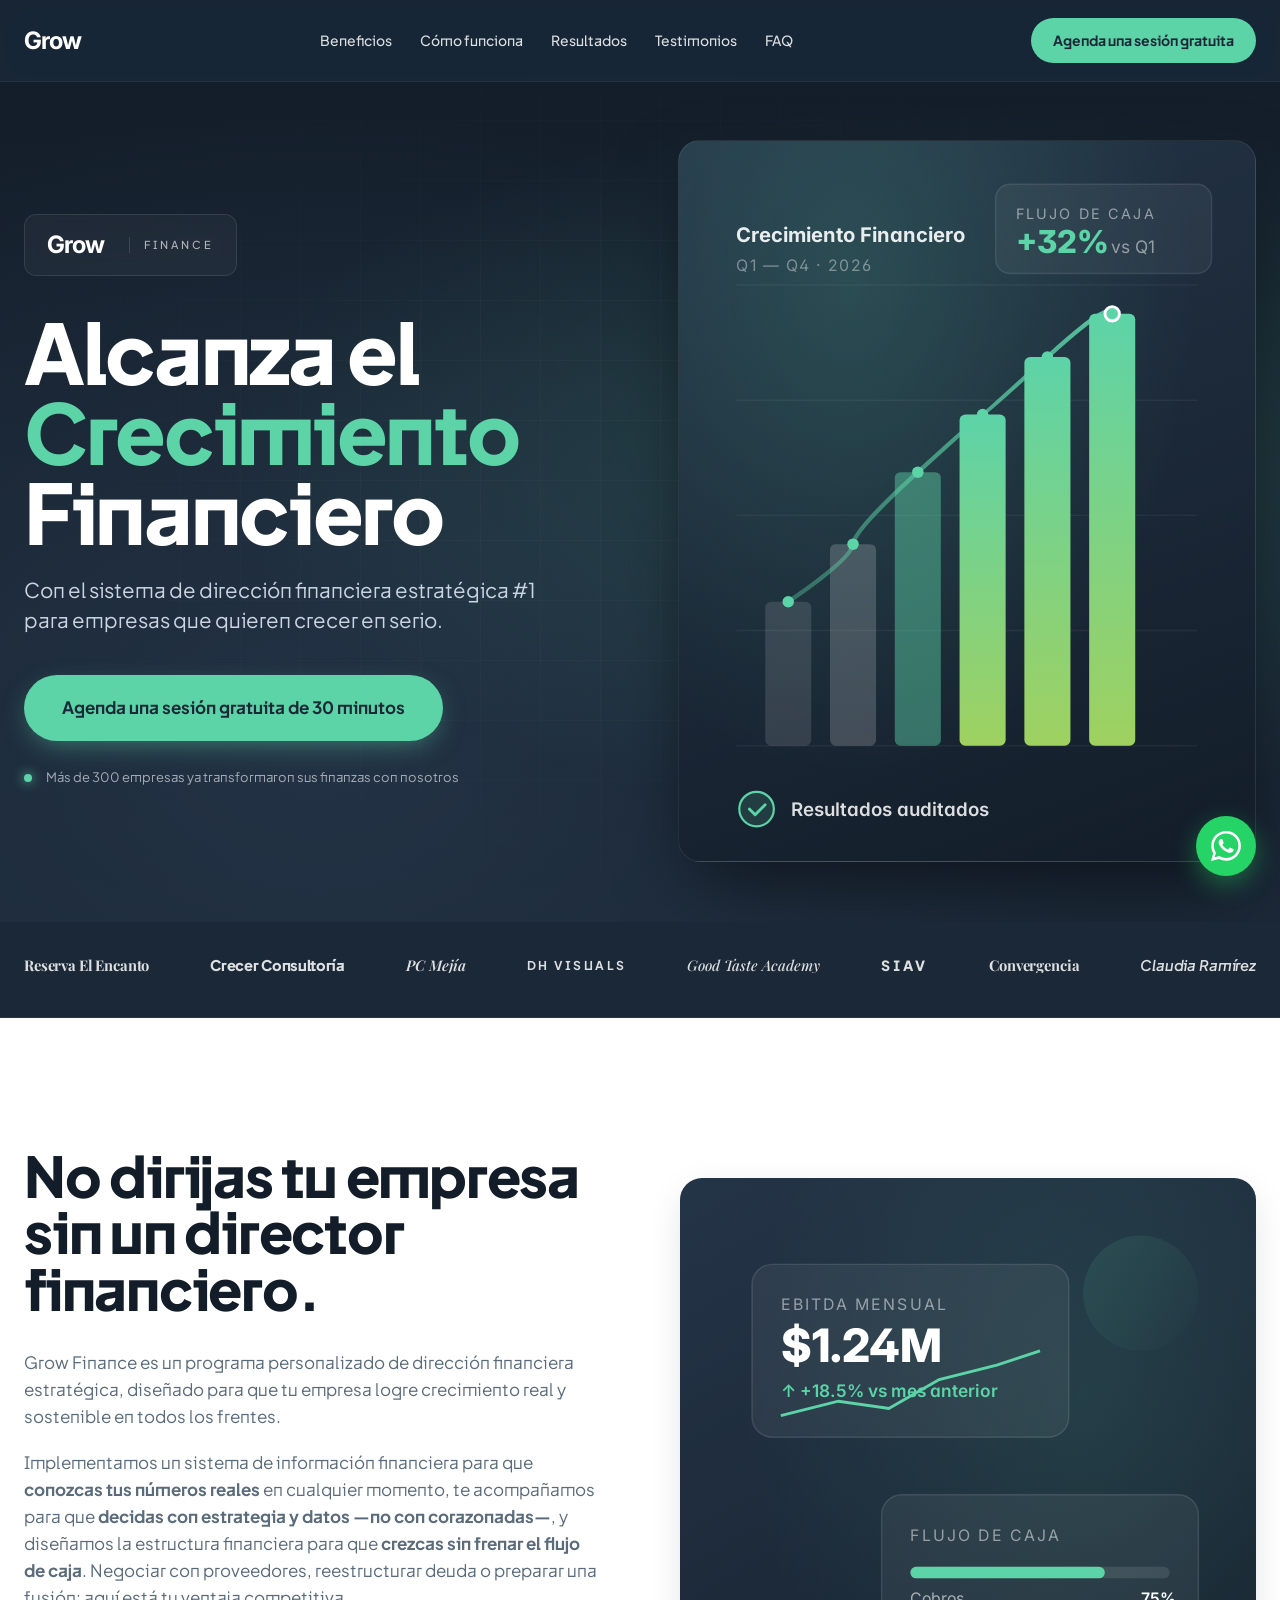
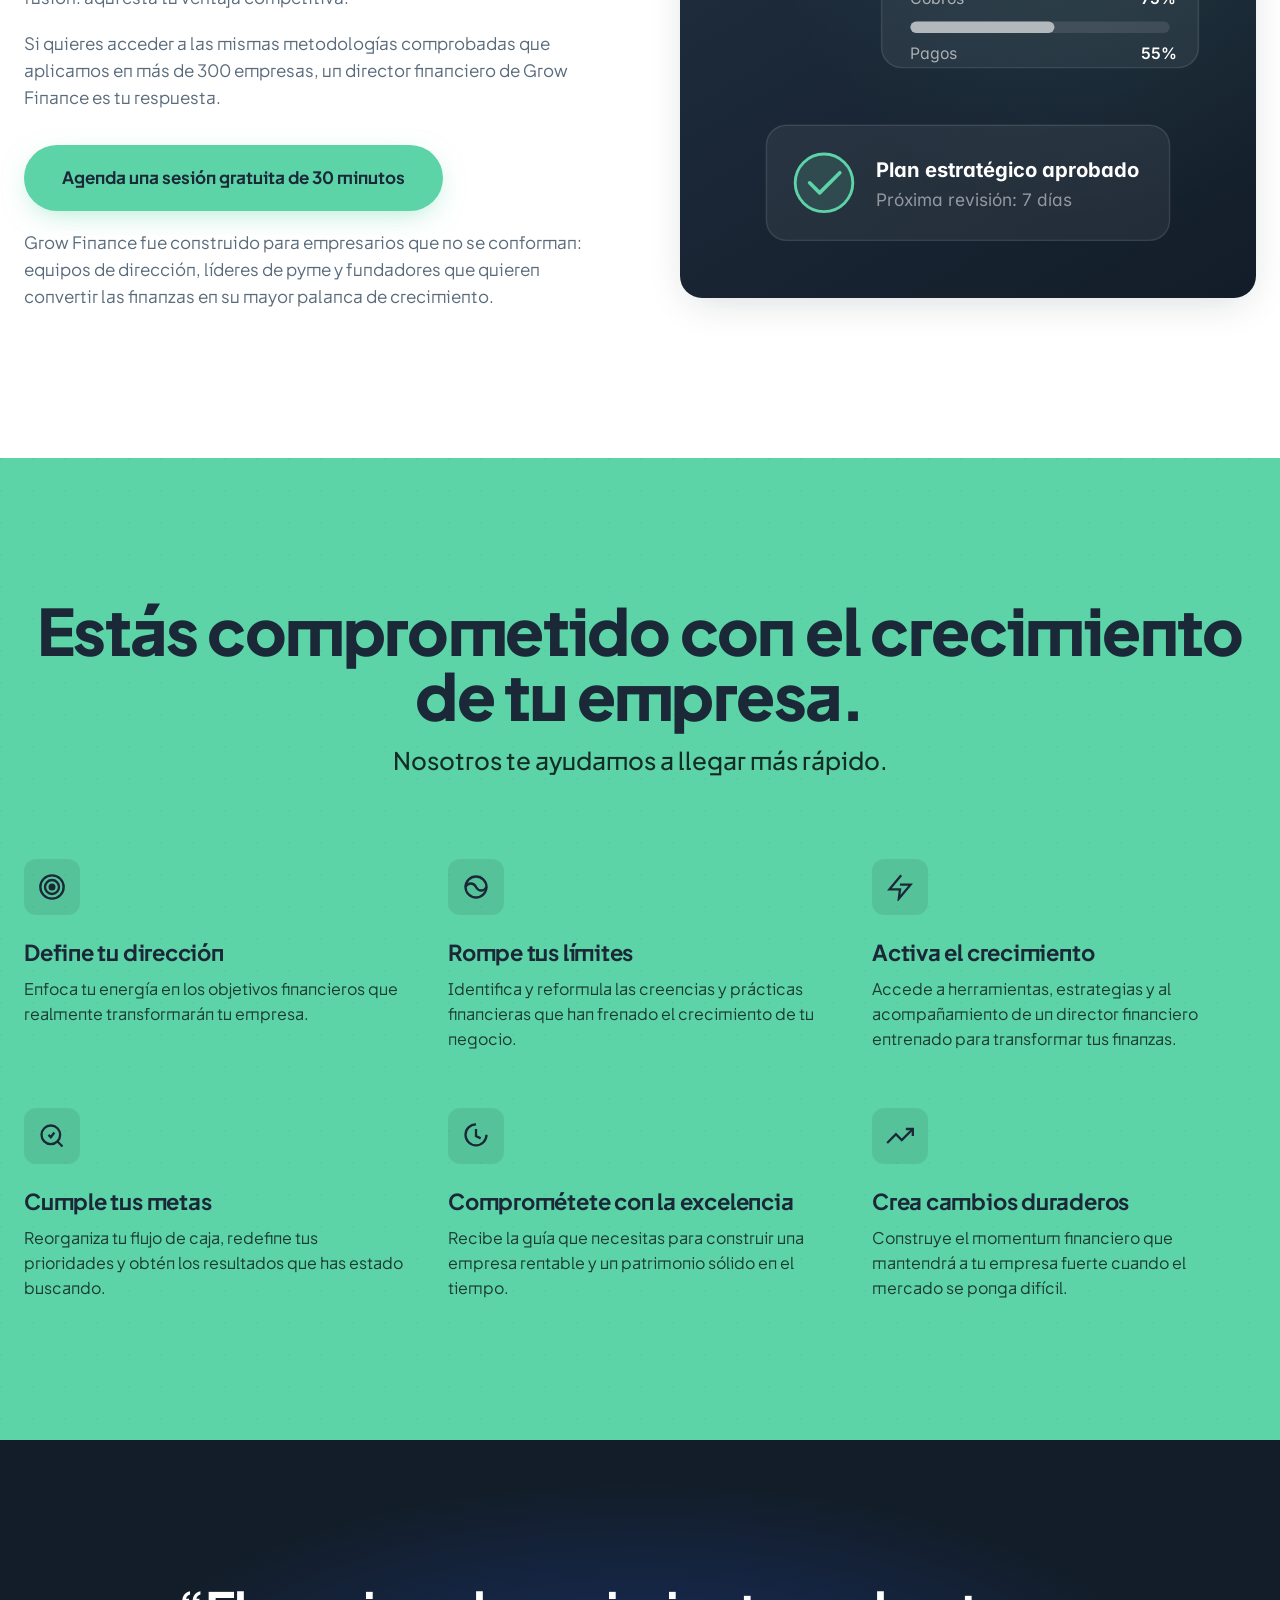
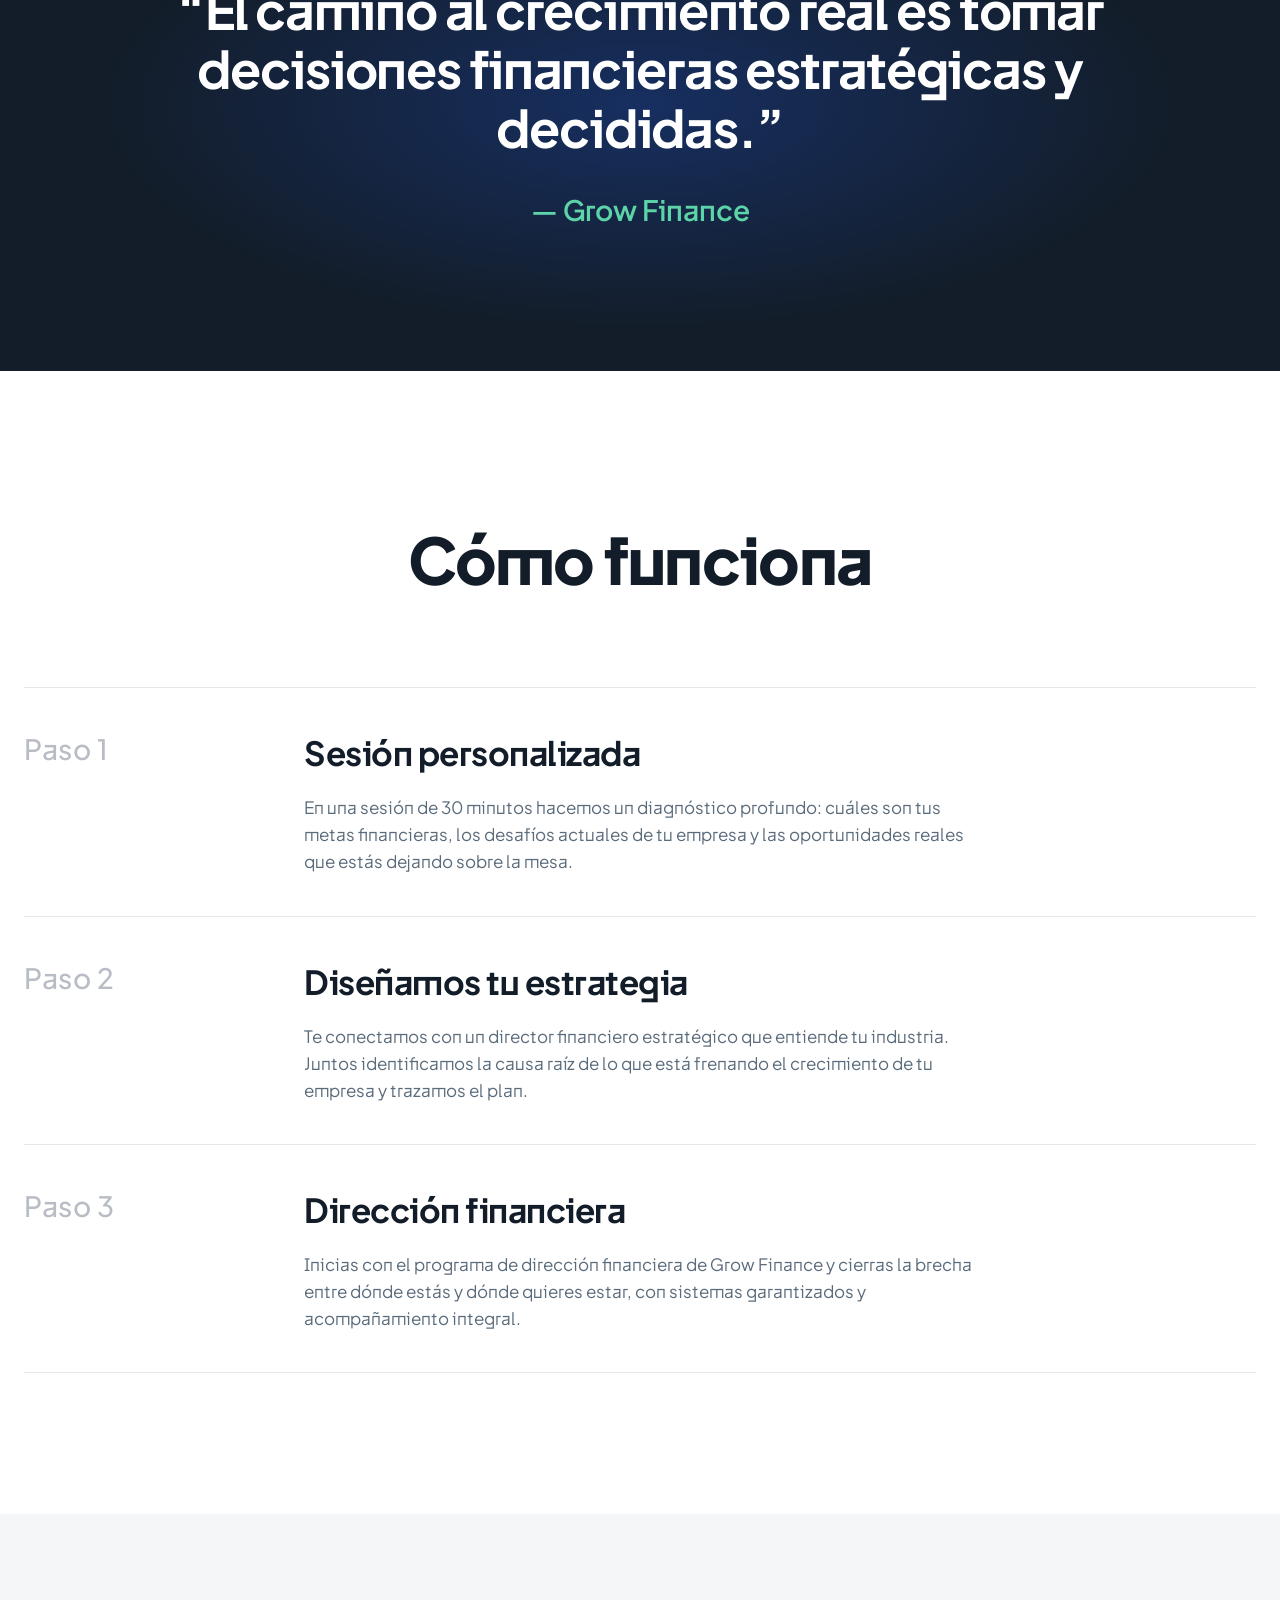
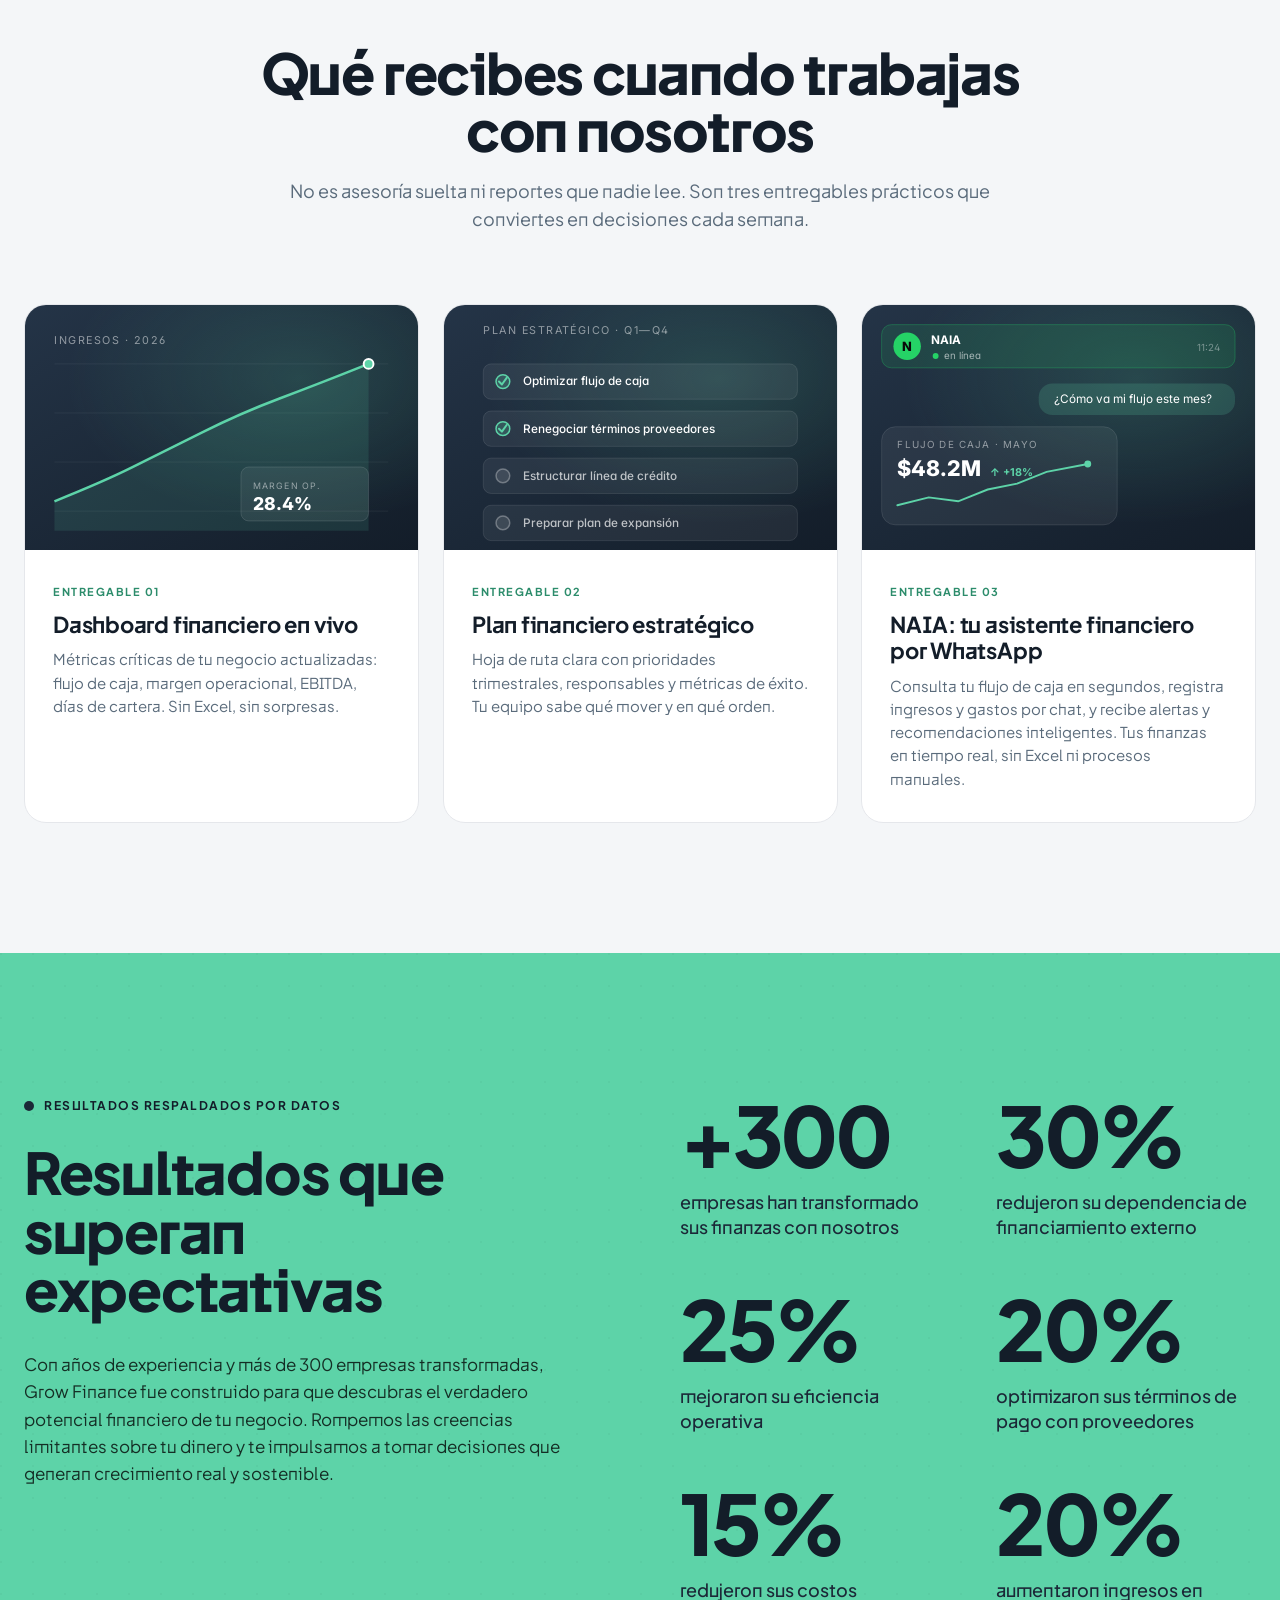
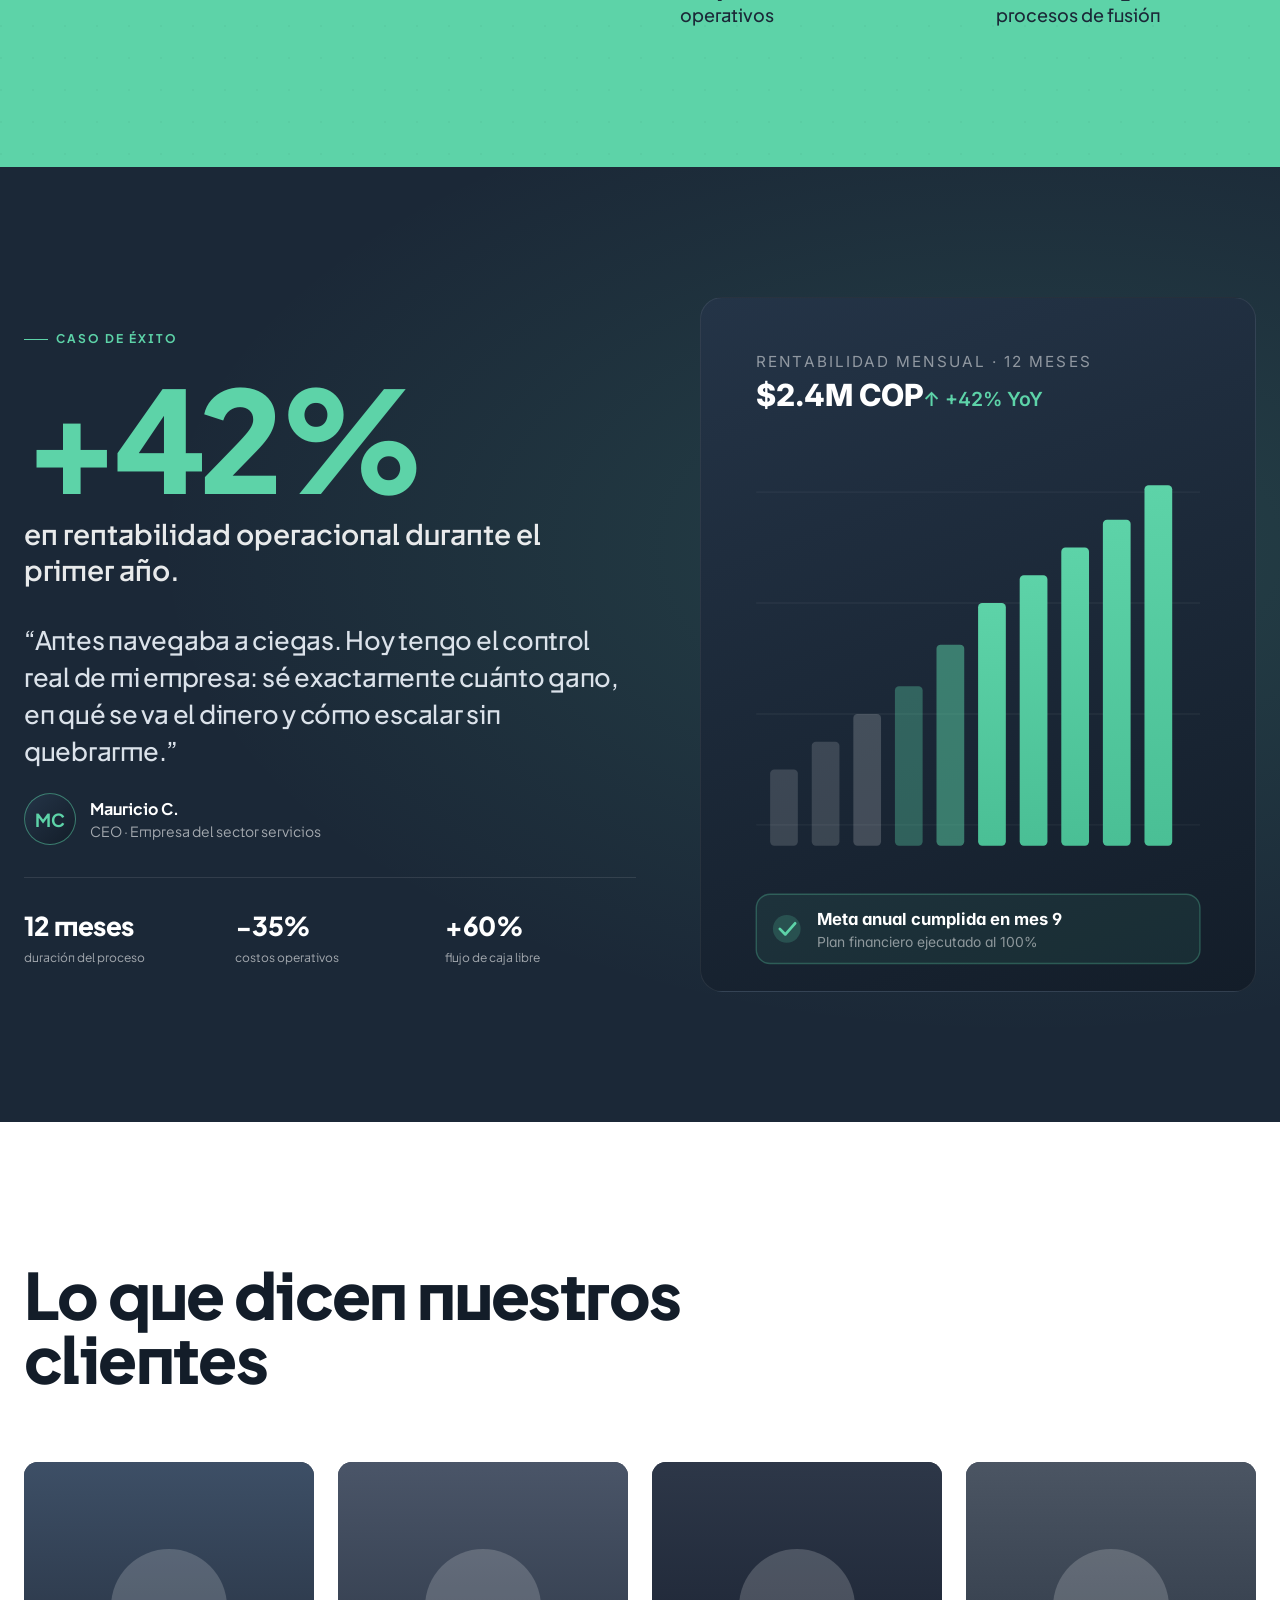
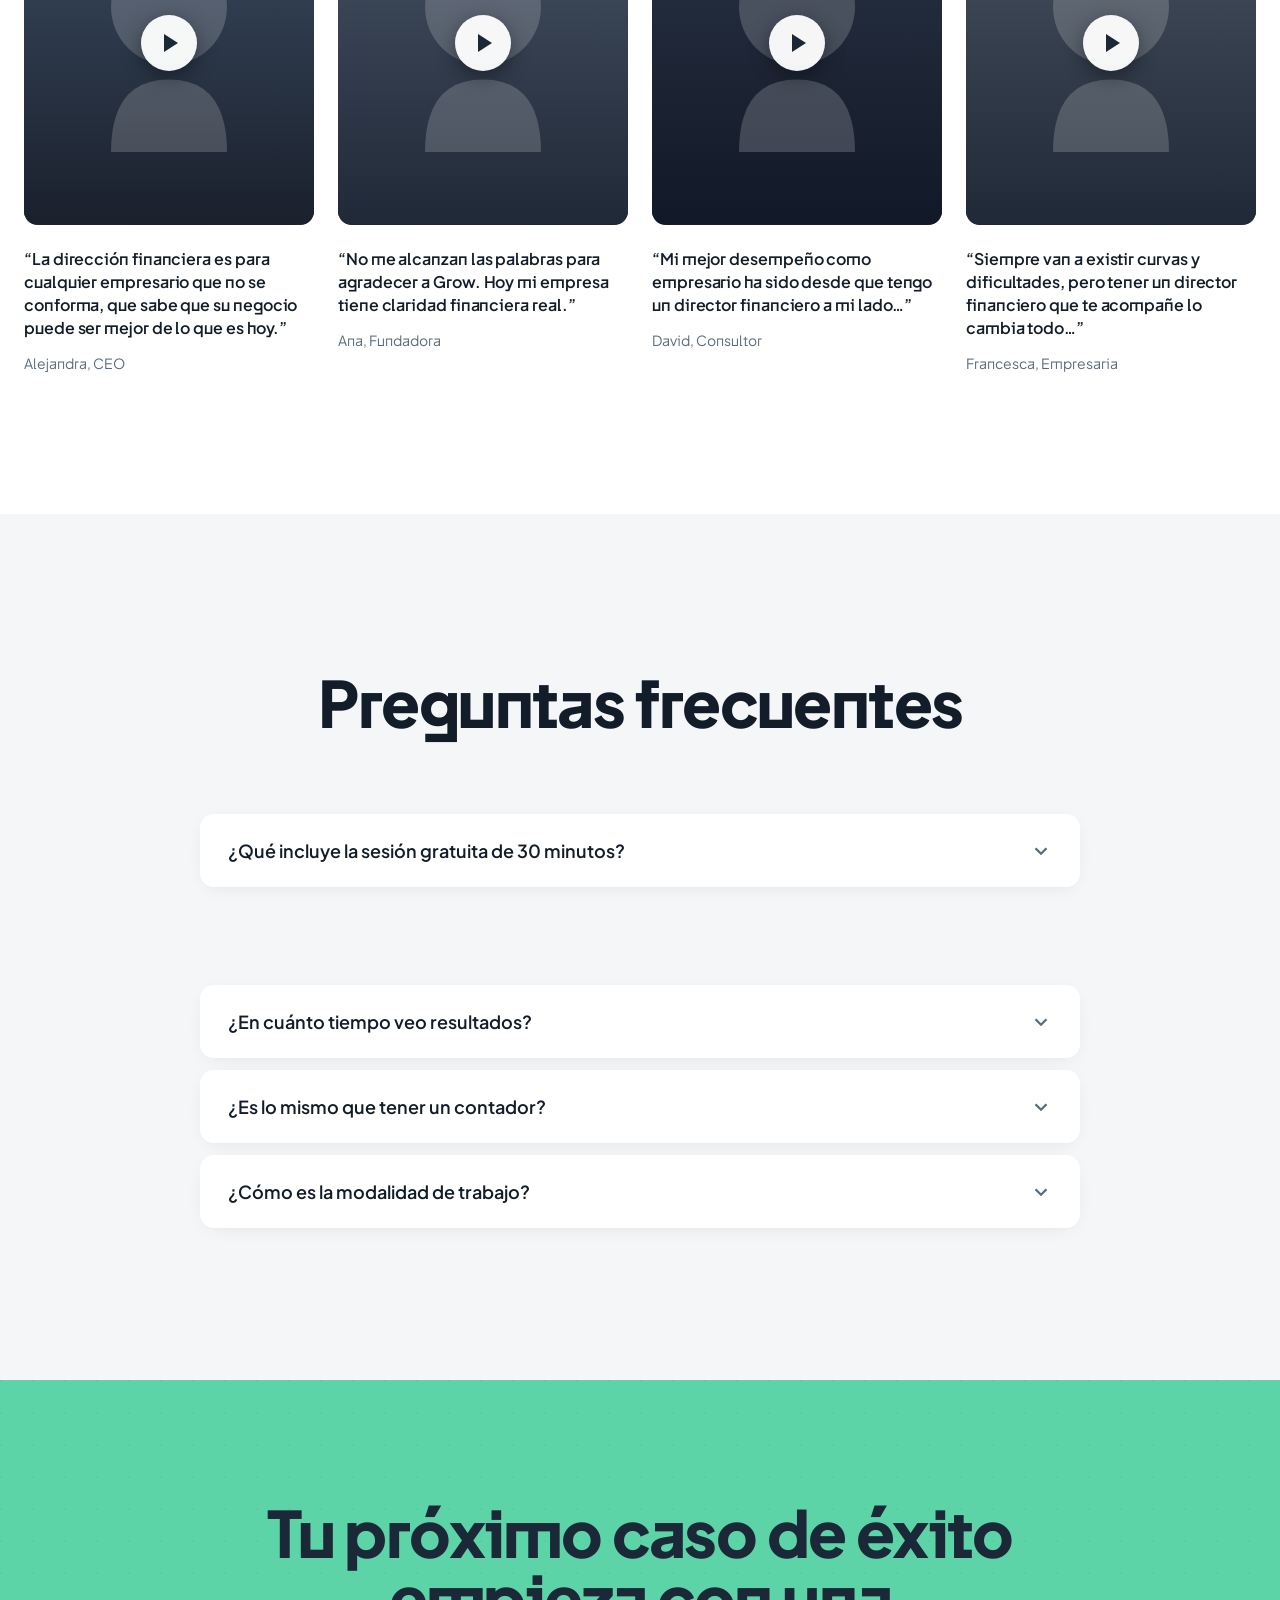
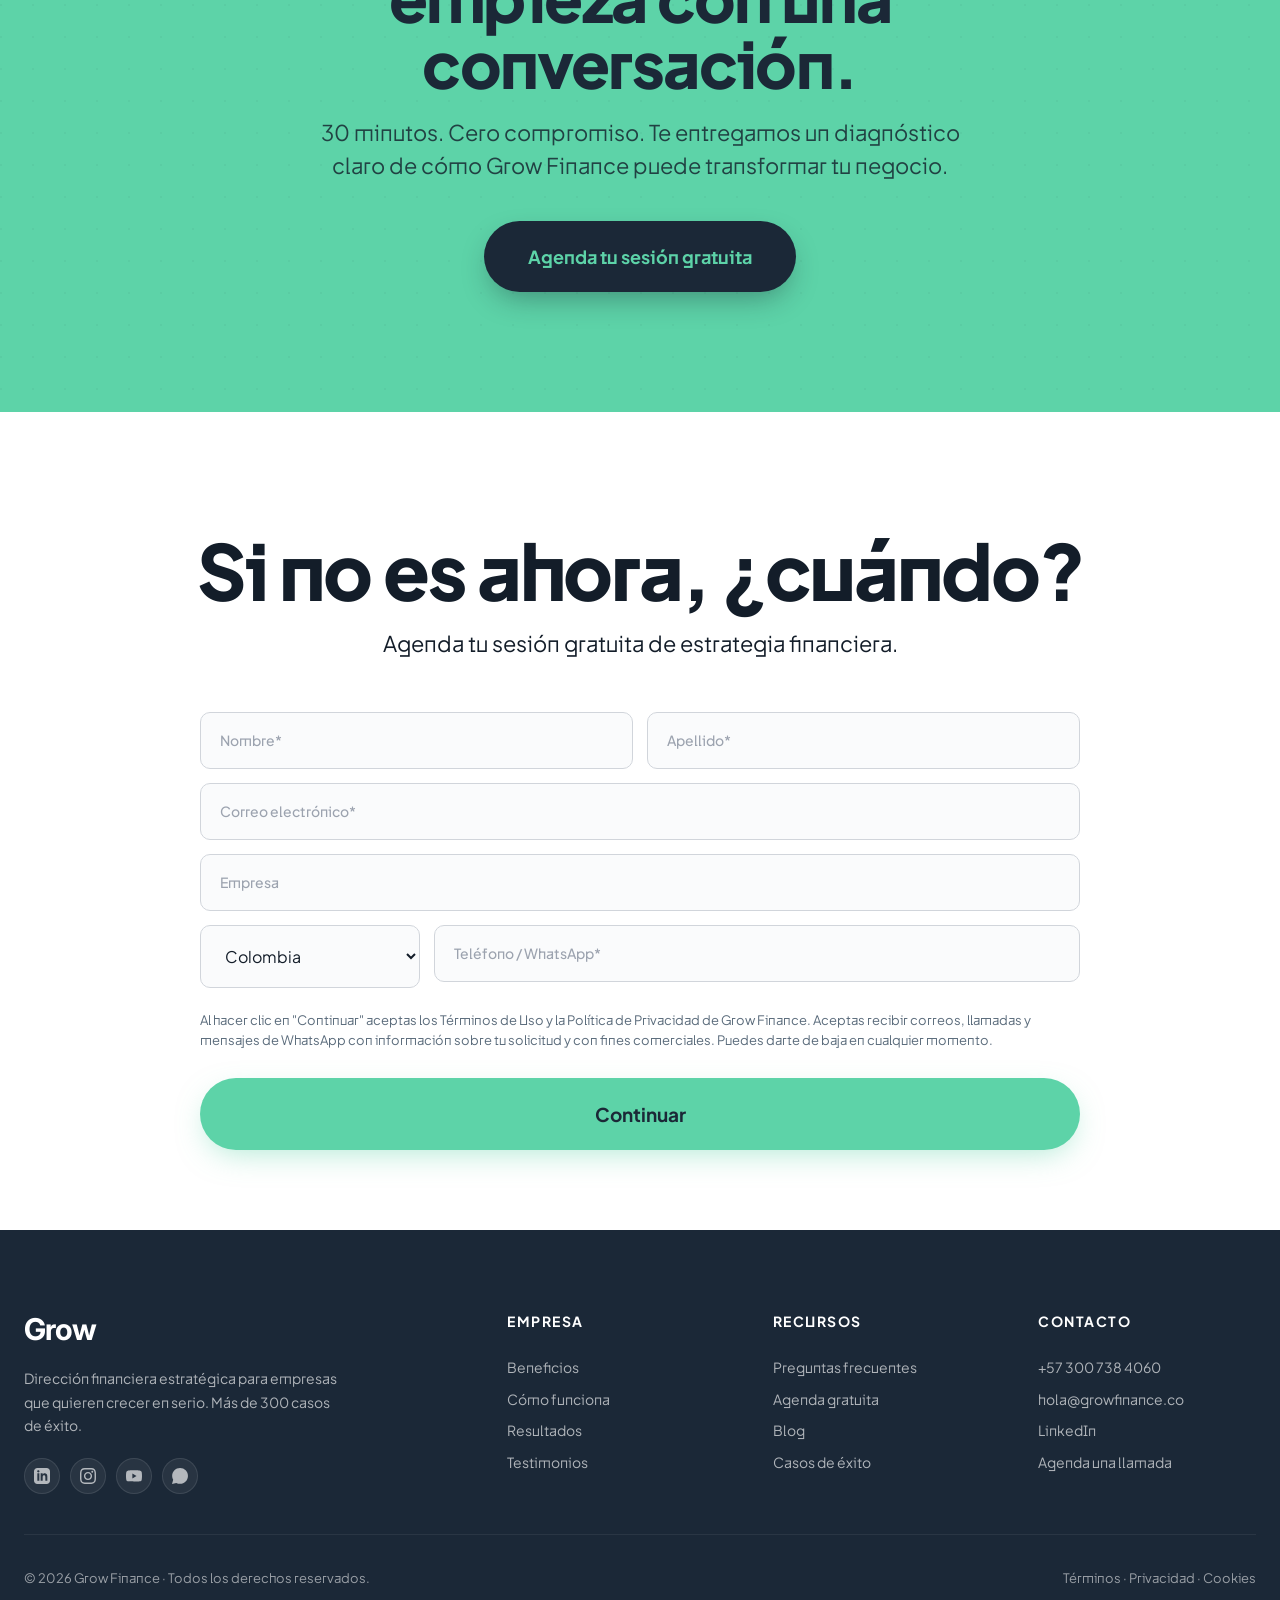
==== index.html @ ecf7b69f "Initial landing page for Grow Finance" ====
<!DOCTYPE html>
<html lang="es">
<head>
<meta charset="UTF-8" />
<meta name="viewport" content="width=device-width, initial-scale=1.0" />
<title>Grow Finance — Dirección Financiera Estratégica para empresas en crecimiento</title>
<meta name="description" content="Transforma las finanzas de tu empresa con dirección financiera estratégica. Más de 300 empresas ya optimizaron su flujo de caja con Grow Finance. Agenda una sesión gratuita." />
<meta name="keywords" content="dirección financiera, CFO, consultoría financiera, flujo de caja, Colombia, Grow Finance" />

<meta property="og:type" content="website" />
<meta property="og:title" content="Grow Finance — Dirección Financiera Estratégica" />
<meta property="og:description" content="Más de 300 empresas han optimizado su flujo de caja con nosotros. Agenda una sesión gratuita de 30 minutos." />
<meta property="og:locale" content="es_CO" />

<meta name="twitter:card" content="summary_large_image" />
<meta name="twitter:title" content="Grow Finance — Dirección Financiera Estratégica" />

<link rel="icon" href="data:image/svg+xml,%3Csvg xmlns='http://www.w3.org/2000/svg' viewBox='0 0 100 100'%3E%3Crect width='100' height='100' rx='22' fill='%231B2837'/%3E%3Ctext x='50' y='68' text-anchor='middle' font-family='Inter,sans-serif' font-weight='700' font-size='52' fill='%235DD3A8' letter-spacing='-2'%3EG%3C/text%3E%3C/svg%3E" />

<link rel="preconnect" href="https://fonts.googleapis.com">
<link rel="preconnect" href="https://fonts.gstatic.com" crossorigin>
<link href="https://fonts.googleapis.com/css2?family=Plus+Jakarta+Sans:wght@400;500;600;700;800&family=Inter:wght@400;500;600;700&family=Playfair+Display:ital,wght@0,500;0,600;0,700;1,500;1,600&display=swap" rel="stylesheet">

<style>
  :root {
    --black: #1B2837;
    --night: #1B2837;
    --navy: #243447;
    --deep: #131D29;
    --green: #5DD3A8;
    --green-dark: #4ABF95;
    --green-deep: #2C8C6B;
    --ink: #131D29;
    --muted: #5A6B7B;
    --line: #E5E7EB;
    --bg: #F4F6F8;
    --white: #FFFFFF;
    --whatsapp: #25D366;

    --radius-sm: 10px;
    --radius: 14px;
    --radius-lg: 22px;
    --shadow-card: 0 10px 40px -10px rgba(11,25,41,0.18);
    --shadow-soft: 0 4px 20px -8px rgba(0,0,0,0.12);
  }

  * { box-sizing: border-box; margin: 0; padding: 0; }
  html { scroll-behavior: smooth; -webkit-text-size-adjust: 100%; }
  body {
    font-family: 'Plus Jakarta Sans', 'Inter', -apple-system, BlinkMacSystemFont, sans-serif;
    color: var(--ink);
    background: var(--white);
    line-height: 1.5;
    -webkit-font-smoothing: antialiased;
    text-rendering: optimizeLegibility;
    font-feature-settings: "ss01", "cv11";
  }
  h1, h2, h3, h4, .wordmark, .case-metric, .stat-value, .hero h1, .features-section h2, .stats-section h2, .testimonials-section h2, .form-section h2, .final-cta-section h2, .showcase-head h2, .quote-section blockquote {
    font-family: 'Plus Jakarta Sans', 'Inter', -apple-system, BlinkMacSystemFont, sans-serif;
    font-feature-settings: "ss01";
  }
  img, svg { max-width: 100%; display: block; }
  a { color: inherit; text-decoration: none; }
  button { font-family: inherit; cursor: pointer; }

  .container { max-width: 1280px; margin: 0 auto; padding: 0 24px; }

  /* ============ NAV ============ */
  .nav {
    position: fixed; top: 0; left: 0; right: 0;
    z-index: 50;
    background: rgba(27,40,55,0.80);
    backdrop-filter: saturate(180%) blur(14px);
    -webkit-backdrop-filter: saturate(180%) blur(14px);
    border-bottom: 1px solid rgba(255,255,255,0.06);
    transition: background .25s;
  }
  .nav.scrolled { background: rgba(19,29,41,0.95); }
  .nav-inner {
    max-width: 1280px;
    margin: 0 auto;
    padding: 18px 24px;
    display: flex; align-items: center; justify-content: space-between;
    gap: 24px;
  }
  .logo {
    display: inline-flex; align-items: center;
    color: var(--white);
    text-decoration: none;
  }
  .wordmark {
    font-weight: 700;
    font-size: 30px;
    letter-spacing: -0.035em;
    line-height: 1;
    color: var(--white);
    font-family: 'Inter', sans-serif;
  }
  .wordmark.sm { font-size: 24px; }
  .nav-links {
    display: flex; align-items: center; gap: 28px;
    font-size: 14px; font-weight: 500;
    color: rgba(255,255,255,0.85);
  }
  .nav-links a:hover { color: var(--green); }
  .nav-cta {
    display: inline-block;
    background: var(--green);
    color: var(--black);
    font-weight: 700;
    font-size: 14px;
    padding: 12px 22px;
    border-radius: 999px;
    transition: background .15s, transform .15s;
  }
  .nav-cta:hover { background: var(--green-dark); transform: translateY(-1px); }
  .nav-toggle {
    display: none;
    background: none; border: none;
    color: var(--white);
    width: 36px; height: 36px;
    align-items: center; justify-content: center;
  }

  /* ============ BUTTONS ============ */
  .btn-cta {
    display: inline-block;
    background: var(--green);
    color: var(--black);
    font-weight: 700;
    font-size: 17px;
    padding: 20px 38px;
    border-radius: 999px;
    border: none;
    transition: transform .15s ease, background .15s ease, box-shadow .15s;
    box-shadow: 0 8px 28px -8px rgba(93,211,168,0.55);
  }
  .btn-cta:hover { transform: translateY(-2px); background: var(--green-dark); }

  /* ============ HERO ============ */
  .hero {
    position: relative;
    background: var(--black);
    color: var(--white);
    min-height: 760px;
    overflow: hidden;
    display: flex;
    align-items: center;
    padding: 140px 0 60px;
  }
  .hero::before {
    content: "";
    position: absolute; inset: 0;
    background:
      radial-gradient(ellipse at 75% 50%, rgba(93,211,168,0.18), transparent 55%),
      radial-gradient(ellipse at 25% 80%, rgba(36,52,71,0.85), transparent 60%),
      linear-gradient(180deg, #131D29 0%, #1B2837 100%);
    z-index: 0;
  }
  .hero::after {
    content: "";
    position: absolute; inset: 0;
    background-image:
      linear-gradient(rgba(255,255,255,0.025) 1px, transparent 1px),
      linear-gradient(90deg, rgba(255,255,255,0.025) 1px, transparent 1px);
    background-size: 60px 60px;
    z-index: 1;
    mask-image: radial-gradient(ellipse at center, black 30%, transparent 75%);
    -webkit-mask-image: radial-gradient(ellipse at center, black 30%, transparent 75%);
  }
  .hero-grid {
    position: relative; z-index: 2;
    display: grid;
    grid-template-columns: 1.05fr 1fr;
    gap: 48px;
    align-items: center;
    width: 100%;
  }
  .hero-logo-card {
    display: inline-flex;
    background: rgba(255,255,255,0.04);
    border: 1px solid rgba(255,255,255,0.1);
    padding: 18px 22px;
    border-radius: 12px;
    margin-bottom: 36px;
    align-items: center;
    gap: 12px;
    backdrop-filter: blur(8px);
  }
  .hero h1 {
    font-size: clamp(46px, 6.5vw, 92px);
    font-weight: 800;
    line-height: 0.96;
    letter-spacing: -0.028em;
    margin-bottom: 24px;
  }
  .hero h1 em { font-style: normal; color: var(--green); }
  .hero .subtitle {
    font-size: clamp(18px, 1.6vw, 24px);
    font-weight: 400;
    color: #CBD5E1;
    margin-bottom: 40px;
    max-width: 540px;
    line-height: 1.45;
  }
  .hero-trust {
    margin-top: 28px;
    font-size: 13px;
    color: rgba(255,255,255,0.6);
    display: flex; align-items: center; gap: 14px;
  }
  .hero-trust .dot { width: 8px; height: 8px; background: var(--green); border-radius: 50%; box-shadow: 0 0 12px var(--green); }

  /* Hero illustration */
  .hero-visual {
    position: relative;
    aspect-ratio: 4/5;
    border-radius: var(--radius-lg);
    overflow: hidden;
    background:
      radial-gradient(ellipse at 30% 20%, rgba(93,211,168,0.18), transparent 60%),
      linear-gradient(160deg, #243447 0%, #131D29 100%);
    border: 1px solid rgba(255,255,255,0.08);
    box-shadow: 0 30px 80px -20px rgba(0,0,0,0.6);
  }
  .hero-visual svg { width: 100%; height: 100%; }

  /* ============ PRESS / LOGOS ============ */
  .press {
    background: var(--black);
    padding: 36px 0 44px;
    color: var(--white);
    position: relative; z-index: 2;
    border-bottom: 1px solid rgba(255,255,255,0.06);
  }
  .press-row {
    display: flex;
    flex-wrap: nowrap;
    align-items: center;
    justify-content: space-between;
    gap: 28px;
    overflow-x: auto;
    scrollbar-width: none;
  }
  .press-row::-webkit-scrollbar { display: none; }
  .press-row span {
    font-size: clamp(13px, 1.15vw, 17px);
    color: rgba(255,255,255,0.85);
    white-space: nowrap;
    line-height: 1;
    flex-shrink: 0;
    transition: color .2s;
  }
  .press-row span:hover { color: var(--white); }

  /* Vary typography per "logo" to mimic real brand variety */
  .press-row span:nth-child(1) {
    font-family: 'Playfair Display', serif;
    font-weight: 700;
    letter-spacing: -0.01em;
  }
  .press-row span:nth-child(2) {
    font-family: 'Plus Jakarta Sans', sans-serif;
    font-weight: 800;
    letter-spacing: -0.02em;
  }
  .press-row span:nth-child(3) {
    font-family: 'Playfair Display', serif;
    font-weight: 600;
    font-style: italic;
  }
  .press-row span:nth-child(4) {
    font-family: 'Plus Jakarta Sans', sans-serif;
    font-weight: 700;
    text-transform: uppercase;
    letter-spacing: 2.5px;
    font-size: clamp(11px, 0.95vw, 14px);
  }
  .press-row span:nth-child(5) {
    font-family: 'Playfair Display', serif;
    font-weight: 500;
    font-style: italic;
  }
  .press-row span:nth-child(6) {
    font-family: 'Plus Jakarta Sans', sans-serif;
    font-weight: 800;
    text-transform: uppercase;
    letter-spacing: 3px;
    font-size: clamp(13px, 1.1vw, 16px);
  }
  .press-row span:nth-child(7) {
    font-family: 'Playfair Display', serif;
    font-weight: 700;
    letter-spacing: -0.01em;
  }
  .press-row span:nth-child(8) {
    font-family: 'Plus Jakarta Sans', sans-serif;
    font-weight: 600;
    font-style: italic;
    letter-spacing: -0.01em;
  }
  @media (max-width: 768px) {
    .press-row { justify-content: flex-start; padding: 0 4px; }
  }

  /* ============ SECTIONS ============ */
  .section { padding: 130px 0; }

  .split {
    display: grid;
    grid-template-columns: 1fr 1fr;
    gap: 80px;
    align-items: center;
  }
  .split h2 {
    font-size: clamp(38px, 4.4vw, 64px);
    font-weight: 800;
    line-height: 1.0;
    letter-spacing: -0.022em;
    margin-bottom: 32px;
  }
  .split p {
    font-size: 17px;
    color: var(--muted);
    margin-bottom: 18px;
    line-height: 1.6;
  }
  .split .btn-cta {
    margin-top: 16px;
  }
  .split-visual {
    aspect-ratio: 4/5;
    border-radius: var(--radius-lg);
    overflow: hidden;
    background:
      radial-gradient(ellipse at 70% 30%, rgba(93,211,168,0.12), transparent 60%),
      linear-gradient(150deg, #243447 0%, #131D29 100%);
    box-shadow: var(--shadow-card);
  }
  .split-visual svg { width: 100%; height: 100%; }
  .split-caption {
    font-size: 14px;
    color: var(--muted);
    margin-top: 18px;
    line-height: 1.5;
  }

  /* ============ FEATURES (6) ============ */
  .features-section {
    background: var(--green);
    padding: 140px 0;
    color: var(--black);
    position: relative;
    overflow: hidden;
  }
  .features-section::before {
    content: "";
    position: absolute; inset: 0;
    background-image: radial-gradient(circle at 1px 1px, rgba(0,0,0,0.06) 1px, transparent 0);
    background-size: 32px 32px;
    opacity: .5;
  }
  .features-section .container { position: relative; z-index: 1; }
  .features-section h2 {
    font-size: clamp(40px, 5vw, 72px);
    font-weight: 800;
    line-height: 1.02;
    letter-spacing: -0.025em;
    text-align: center;
    margin-bottom: 14px;
  }
  .features-section .lead {
    text-align: center;
    font-size: clamp(20px, 1.9vw, 28px);
    font-weight: 500;
    margin-bottom: 80px;
    color: rgba(0,0,0,0.78);
  }
  .features-grid {
    display: grid;
    grid-template-columns: repeat(3, 1fr);
    gap: 56px 40px;
  }
  .feature { text-align: left; }
  .feature-icon {
    width: 56px; height: 56px;
    background: rgba(0,0,0,0.08);
    border-radius: 12px;
    display: flex; align-items: center; justify-content: center;
    margin-bottom: 24px;
    color: var(--black);
  }
  .feature h3 {
    font-size: 22px;
    font-weight: 700;
    margin-bottom: 12px;
    line-height: 1.2;
    letter-spacing: -0.01em;
  }
  .feature p {
    font-size: 16px;
    line-height: 1.55;
    color: rgba(0,0,0,0.72);
  }

  /* ============ QUOTE ============ */
  .quote-section {
    background: var(--black);
    color: var(--white);
    padding: 140px 0;
    text-align: center;
    position: relative;
    overflow: hidden;
  }
  .quote-section::before {
    content: "";
    position: absolute; inset: 0;
    background:
      radial-gradient(ellipse at 50% 50%, rgba(30,80,200,0.35), transparent 60%),
      #131D29;
  }
  .quote-section .container { position: relative; z-index: 2; }
  .quote-section blockquote {
    font-size: clamp(30px, 4vw, 56px);
    font-weight: 700;
    line-height: 1.15;
    letter-spacing: -0.022em;
    max-width: 1000px;
    margin: 0 auto 32px;
  }
  .quote-author {
    font-size: clamp(22px, 2.2vw, 32px);
    font-weight: 600;
    color: var(--green);
  }

  /* ============ HOW IT WORKS ============ */
  .how-section { padding: 140px 0; }
  .how-section h2 {
    text-align: center;
    font-size: clamp(40px, 5vw, 72px);
    font-weight: 800;
    letter-spacing: -0.025em;
    margin-bottom: 80px;
  }
  .step {
    display: grid;
    grid-template-columns: 200px 1fr;
    gap: 80px;
    padding: 40px 0;
    align-items: start;
    border-top: 1px solid var(--line);
  }
  .step:last-child { border-bottom: 1px solid var(--line); }
  .step-num {
    font-size: 28px;
    font-weight: 500;
    color: #B8BCC4;
    letter-spacing: 0.5px;
  }
  .step-content { max-width: 680px; }
  .step-content h3 {
    font-size: clamp(26px, 2.6vw, 36px);
    font-weight: 700;
    margin-bottom: 16px;
    letter-spacing: -0.015em;
  }
  .step-content p {
    font-size: 17px;
    color: var(--muted);
    line-height: 1.6;
  }

  /* ============ STATS ============ */
  .stats-section {
    background: var(--green);
    padding: 140px 0;
    position: relative;
    overflow: hidden;
  }
  .stats-section::before {
    content: "";
    position: absolute; inset: 0;
    background-image: radial-gradient(circle at 1px 1px, rgba(0,0,0,0.06) 1px, transparent 0);
    background-size: 32px 32px;
    opacity: .5;
  }
  .stats-section .container { position: relative; z-index: 1; }
  .stats-grid {
    display: grid;
    grid-template-columns: 1fr 1fr;
    gap: 80px;
    align-items: start;
  }
  .stats-label {
    display: inline-flex;
    align-items: center;
    gap: 10px;
    font-size: 12px;
    font-weight: 700;
    letter-spacing: 1.5px;
    text-transform: uppercase;
    margin-bottom: 28px;
  }
  .stats-label::before {
    content: "";
    width: 10px; height: 10px;
    background: var(--black);
    border-radius: 50%;
  }
  .stats-section h2 {
    font-size: clamp(40px, 4.5vw, 64px);
    font-weight: 800;
    line-height: 1.02;
    letter-spacing: -0.022em;
    margin-bottom: 32px;
  }
  .stats-section .stats-copy {
    font-size: 17px;
    line-height: 1.6;
    color: rgba(0,0,0,0.78);
    max-width: 540px;
  }
  .stats-numbers {
    display: grid;
    grid-template-columns: 1fr 1fr;
    gap: 48px 56px;
  }
  .stat-item .stat-value {
    font-size: clamp(56px, 6.5vw, 96px);
    font-weight: 800;
    line-height: 1;
    letter-spacing: -0.04em;
    margin-bottom: 14px;
  }
  .stat-item .stat-text {
    font-size: 18px;
    line-height: 1.35;
    color: var(--black);
    max-width: 260px;
    font-weight: 500;
  }

  /* ============ TESTIMONIALS ============ */
  .testimonials-section { padding: 140px 0; }
  .testimonials-section h2 {
    font-size: clamp(40px, 5vw, 72px);
    font-weight: 800;
    line-height: 1.0;
    letter-spacing: -0.025em;
    margin-bottom: 72px;
    max-width: 680px;
  }
  .testimonials-grid {
    display: grid;
    grid-template-columns: repeat(4, 1fr);
    gap: 24px;
  }
  .testimonial { display: flex; flex-direction: column; }
  .testimonial-media {
    aspect-ratio: 4/5;
    border-radius: var(--radius);
    margin-bottom: 22px;
    position: relative;
    overflow: hidden;
    background: linear-gradient(165deg, #2D3748 0%, #1A202C 100%);
    cursor: pointer;
    transition: transform .25s;
  }
  .testimonial-media:hover { transform: translateY(-4px); }
  .testimonial-media svg { width: 100%; height: 100%; }
  .testimonial-media .play {
    position: absolute;
    top: 50%; left: 50%;
    transform: translate(-50%, -50%);
    width: 56px; height: 56px;
    background: rgba(255,255,255,0.95);
    border-radius: 50%;
    display: flex; align-items: center; justify-content: center;
    box-shadow: 0 6px 20px rgba(0,0,0,0.4);
  }
  .testimonial-media .play::after {
    content: "";
    width: 0; height: 0;
    border-left: 14px solid var(--black);
    border-top: 9px solid transparent;
    border-bottom: 9px solid transparent;
    margin-left: 4px;
  }
  .testimonial-quote {
    font-size: 16px;
    font-weight: 600;
    line-height: 1.45;
    margin-bottom: 14px;
    letter-spacing: -0.005em;
  }
  .testimonial-author {
    font-size: 14px;
    color: var(--muted);
  }

  /* ============ PRODUCT SHOWCASE ============ */
  .showcase-section {
    padding: 130px 0;
    background: var(--bg);
  }
  .showcase-head {
    text-align: center;
    max-width: 760px;
    margin: 0 auto 72px;
  }
  .showcase-head h2 {
    font-size: clamp(38px, 4.4vw, 60px);
    font-weight: 800;
    line-height: 1.02;
    letter-spacing: -0.022em;
    margin-bottom: 18px;
  }
  .showcase-head p {
    font-size: 18px;
    color: var(--muted);
    line-height: 1.55;
  }
  .showcase-grid {
    display: grid;
    grid-template-columns: repeat(3, 1fr);
    gap: 24px;
  }
  .showcase-card {
    background: var(--white);
    border-radius: var(--radius-lg);
    overflow: hidden;
    border: 1px solid var(--line);
    display: flex;
    flex-direction: column;
    transition: transform .25s, box-shadow .25s;
  }
  .showcase-card:hover {
    transform: translateY(-6px);
    box-shadow: var(--shadow-card);
  }
  .showcase-visual {
    aspect-ratio: 16/10;
    background:
      radial-gradient(ellipse at 70% 30%, rgba(93,211,168,0.18), transparent 60%),
      linear-gradient(150deg, var(--navy) 0%, var(--deep) 100%);
    position: relative;
    overflow: hidden;
  }
  .showcase-visual svg { width: 100%; height: 100%; }
  .showcase-body {
    padding: 28px 28px 32px;
  }
  .showcase-body .tag {
    display: inline-block;
    font-size: 11px;
    font-weight: 700;
    letter-spacing: 1.5px;
    text-transform: uppercase;
    color: var(--green-deep);
    margin-bottom: 10px;
  }
  .showcase-body h3 {
    font-size: 22px;
    font-weight: 700;
    margin-bottom: 10px;
    letter-spacing: -0.01em;
    line-height: 1.2;
  }
  .showcase-body p {
    font-size: 15px;
    color: var(--muted);
    line-height: 1.55;
  }

  /* ============ CASE STUDY ============ */
  .case-section {
    padding: 130px 0;
    background: var(--night);
    color: var(--white);
    position: relative;
    overflow: hidden;
  }
  .case-section::before {
    content: "";
    position: absolute; inset: 0;
    background:
      radial-gradient(ellipse at 80% 40%, rgba(93,211,168,0.15), transparent 60%);
    z-index: 0;
  }
  .case-section .container { position: relative; z-index: 1; }
  .case-grid {
    display: grid;
    grid-template-columns: 1.1fr 1fr;
    gap: 64px;
    align-items: center;
  }
  .case-section .eyebrow {
    display: inline-flex;
    align-items: center;
    gap: 8px;
    font-size: 12px;
    font-weight: 700;
    letter-spacing: 2px;
    text-transform: uppercase;
    color: var(--green);
    margin-bottom: 22px;
  }
  .case-section .eyebrow::before {
    content: "";
    width: 24px; height: 1.5px;
    background: var(--green);
    display: inline-block;
  }
  .case-metric {
    font-size: clamp(80px, 11vw, 168px);
    font-weight: 800;
    line-height: 0.95;
    letter-spacing: -0.045em;
    color: var(--green);
    margin-bottom: 12px;
  }
  .case-metric-label {
    font-size: clamp(20px, 2.2vw, 28px);
    font-weight: 600;
    color: rgba(255,255,255,0.9);
    margin-bottom: 32px;
    line-height: 1.3;
  }
  .case-section blockquote {
    font-size: clamp(20px, 2vw, 26px);
    font-weight: 500;
    line-height: 1.45;
    color: #DBE2EA;
    margin-bottom: 24px;
    letter-spacing: -0.01em;
  }
  .case-author {
    display: flex; align-items: center; gap: 14px;
    margin-bottom: 32px;
  }
  .case-avatar {
    width: 52px; height: 52px;
    border-radius: 50%;
    background: linear-gradient(135deg, #243447, #131D29);
    border: 1.5px solid rgba(93,211,168,0.5);
    display: flex; align-items: center; justify-content: center;
    font-weight: 700;
    color: var(--green);
    font-size: 18px;
  }
  .case-author-info .name {
    font-weight: 700;
    font-size: 16px;
    color: var(--white);
  }
  .case-author-info .role {
    font-size: 14px;
    color: rgba(255,255,255,0.6);
  }
  .case-stats {
    display: grid;
    grid-template-columns: 1fr 1fr 1fr;
    gap: 20px;
    padding-top: 28px;
    border-top: 1px solid rgba(255,255,255,0.1);
  }
  .case-stat .val {
    font-size: 26px;
    font-weight: 800;
    color: var(--white);
    letter-spacing: -0.02em;
  }
  .case-stat .lbl {
    font-size: 12px;
    color: rgba(255,255,255,0.6);
    margin-top: 4px;
  }

  /* ============ FINAL CTA ============ */
  .final-cta-section {
    padding: 120px 0;
    background: var(--green);
    text-align: center;
    position: relative;
    overflow: hidden;
  }
  .final-cta-section::before {
    content: "";
    position: absolute; inset: 0;
    background-image: radial-gradient(circle at 1px 1px, rgba(0,0,0,0.06) 1px, transparent 0);
    background-size: 32px 32px;
    opacity: .55;
  }
  .final-cta-section .container { position: relative; z-index: 1; }
  .final-cta-section h2 {
    font-size: clamp(40px, 5vw, 76px);
    font-weight: 800;
    line-height: 1.02;
    letter-spacing: -0.025em;
    color: var(--night);
    margin-bottom: 20px;
    max-width: 880px;
    margin-left: auto;
    margin-right: auto;
  }
  .final-cta-section p {
    font-size: clamp(18px, 1.7vw, 22px);
    color: rgba(19,29,41,0.8);
    margin-bottom: 40px;
    max-width: 640px;
    margin-left: auto;
    margin-right: auto;
    line-height: 1.5;
  }
  .btn-cta-dark {
    display: inline-block;
    background: var(--night);
    color: var(--green);
    font-weight: 700;
    font-size: 18px;
    padding: 22px 44px;
    border-radius: 999px;
    transition: transform .15s, background .15s;
    box-shadow: 0 12px 30px -8px rgba(19,29,41,0.4);
  }
  .btn-cta-dark:hover { transform: translateY(-2px); background: var(--deep); }

  /* ============ FAQ ============ */
  .faq-section {
    padding: 140px 0;
    background: var(--bg);
  }
  .faq-section h2 {
    text-align: center;
    font-size: clamp(40px, 5vw, 64px);
    font-weight: 800;
    letter-spacing: -0.025em;
    margin-bottom: 64px;
  }
  .faq-list {
    max-width: 880px;
    margin: 0 auto;
  }
  .faq-item {
    background: var(--white);
    border-radius: var(--radius);
    margin-bottom: 12px;
    overflow: hidden;
    box-shadow: var(--shadow-soft);
  }
  .faq-question {
    width: 100%;
    background: none;
    border: none;
    text-align: left;
    padding: 24px 28px;
    font-size: 18px;
    font-weight: 600;
    color: var(--ink);
    display: flex; align-items: center; justify-content: space-between;
    gap: 16px;
    line-height: 1.4;
  }
  .faq-question .chevron {
    flex-shrink: 0;
    transition: transform .25s;
    color: var(--muted);
  }
  .faq-item.open .chevron { transform: rotate(180deg); }
  .faq-answer {
    max-height: 0;
    overflow: hidden;
    transition: max-height .35s ease;
    padding: 0 28px;
    color: var(--muted);
    font-size: 16px;
    line-height: 1.6;
  }
  .faq-item.open .faq-answer {
    max-height: 500px;
    padding-bottom: 24px;
  }

  /* ============ FORM ============ */
  .form-section {
    padding: 120px 0 80px;
    background: var(--white);
  }
  .form-section h2 {
    text-align: center;
    font-size: clamp(46px, 6vw, 92px);
    font-weight: 800;
    letter-spacing: -0.03em;
    line-height: 1;
    margin-bottom: 18px;
  }
  .form-section .lead {
    text-align: center;
    font-size: clamp(19px, 1.7vw, 24px);
    color: var(--ink);
    margin-bottom: 52px;
  }
  form.lead-form {
    max-width: 880px;
    margin: 0 auto;
  }
  .form-row {
    display: grid;
    grid-template-columns: 1fr 1fr;
    gap: 14px;
    margin-bottom: 14px;
  }
  .form-row.single { grid-template-columns: 1fr; }
  .form-row.split-phone { grid-template-columns: 220px 1fr; }
  .form-field { position: relative; }
  .form-field input,
  .form-field select,
  .form-field textarea {
    width: 100%;
    padding: 22px 20px 12px;
    border: 1.5px solid #D1D5DB;
    border-radius: 10px;
    background: #FAFBFC;
    font-size: 16px;
    font-family: inherit;
    color: var(--ink);
    transition: border-color .15s, background .15s;
  }
  .form-field select { padding: 19px 20px; }
  .form-field textarea { padding: 14px 20px; min-height: 100px; resize: vertical; }
  .form-field input:focus,
  .form-field select:focus,
  .form-field textarea:focus {
    outline: none;
    border-color: var(--night);
    background: var(--white);
  }
  .form-field input:invalid:not(:placeholder-shown) {
    border-color: #DC2626;
  }
  .form-field label.float {
    position: absolute;
    top: 18px; left: 20px;
    font-size: 14px;
    color: #9CA3AF;
    pointer-events: none;
    font-weight: 500;
    transition: top .15s, font-size .15s, color .15s;
  }
  .form-field input:focus + label.float,
  .form-field input:not(:placeholder-shown) + label.float {
    top: 7px;
    font-size: 11px;
    color: #6B7280;
    font-weight: 600;
  }
  .form-disclaimer {
    font-size: 13px;
    color: var(--muted);
    line-height: 1.55;
    margin: 22px 0 28px;
  }
  .btn-submit {
    width: 100%;
    background: var(--green);
    color: var(--black);
    font-weight: 700;
    font-size: 19px;
    padding: 24px;
    border: none;
    border-radius: 999px;
    transition: background .15s, transform .15s, box-shadow .15s;
    box-shadow: 0 10px 30px -8px rgba(93,211,168,0.5);
  }
  .btn-submit:hover { background: var(--green-dark); transform: translateY(-1px); }
  .form-success {
    display: none;
    text-align: center;
    padding: 60px 32px;
    background: var(--bg);
    border-radius: var(--radius);
    color: var(--ink);
  }
  .form-success.visible { display: block; }
  .form-success h3 {
    font-size: 28px;
    margin-bottom: 12px;
    font-weight: 800;
  }
  .form-success p { color: var(--muted); }

  /* ============ FLOATING WHATSAPP ============ */
  .wa-float {
    position: fixed;
    bottom: 24px; right: 24px;
    width: 60px; height: 60px;
    background: var(--whatsapp);
    border-radius: 50%;
    display: flex; align-items: center; justify-content: center;
    box-shadow: 0 8px 24px rgba(37,211,102,0.4);
    z-index: 40;
    transition: transform .2s;
  }
  .wa-float:hover { transform: scale(1.08); }
  .wa-float svg { width: 30px; height: 30px; fill: white; }

  /* ============ FOOTER ============ */
  footer {
    background: var(--black);
    color: rgba(255,255,255,0.65);
    padding: 80px 24px 40px;
    font-size: 14px;
    line-height: 1.7;
  }
  .footer-grid {
    max-width: 1280px;
    margin: 0 auto 40px;
    display: grid;
    grid-template-columns: 2fr 1fr 1fr 1fr;
    gap: 48px;
  }
  .footer-grid h4 {
    color: var(--white);
    font-size: 14px;
    font-weight: 700;
    margin-bottom: 18px;
    text-transform: uppercase;
    letter-spacing: 1.5px;
  }
  .footer-grid a { display: block; padding: 4px 0; }
  .footer-grid a:hover { color: var(--green); }
  .footer-social {
    display: flex; gap: 10px;
    margin-top: 20px;
  }
  .footer-social a {
    width: 36px; height: 36px;
    border-radius: 50%;
    background: rgba(255,255,255,0.06);
    border: 1px solid rgba(255,255,255,0.1);
    display: inline-flex !important;
    align-items: center; justify-content: center;
    padding: 0 !important;
    transition: background .2s, transform .2s, border-color .2s;
  }
  .footer-social a:hover {
    background: var(--green);
    border-color: var(--green);
    color: var(--night);
    transform: translateY(-2px);
  }
  .footer-social svg { width: 16px; height: 16px; }
  .footer-bottom {
    max-width: 1280px;
    margin: 0 auto;
    padding-top: 32px;
    border-top: 1px solid rgba(255,255,255,0.08);
    display: flex; align-items: center; justify-content: space-between;
    gap: 24px; flex-wrap: wrap;
    font-size: 13px;
    opacity: .85;
  }
  .footer-bottom a:hover { color: var(--green); }
  @media (max-width: 600px) {
    .footer-bottom { flex-direction: column; text-align: center; }
  }

  /* ============ REVEAL ANIMATIONS ============ */
  .reveal {
    opacity: 0;
    transform: translateY(28px);
    transition: opacity .8s cubic-bezier(0.22, 1, 0.36, 1),
                transform .8s cubic-bezier(0.22, 1, 0.36, 1);
    will-change: opacity, transform;
  }
  .reveal.in {
    opacity: 1;
    transform: translateY(0);
  }

  /* Stagger children inside grids */
  .features-grid > .reveal:nth-child(1),
  .showcase-grid > .reveal:nth-child(1),
  .testimonials-grid > .reveal:nth-child(1),
  .stats-numbers > .reveal:nth-child(1) { transition-delay: 0ms; }
  .features-grid > .reveal:nth-child(2),
  .showcase-grid > .reveal:nth-child(2),
  .testimonials-grid > .reveal:nth-child(2),
  .stats-numbers > .reveal:nth-child(2) { transition-delay: 100ms; }
  .features-grid > .reveal:nth-child(3),
  .showcase-grid > .reveal:nth-child(3),
  .testimonials-grid > .reveal:nth-child(3),
  .stats-numbers > .reveal:nth-child(3) { transition-delay: 200ms; }
  .features-grid > .reveal:nth-child(4),
  .testimonials-grid > .reveal:nth-child(4),
  .stats-numbers > .reveal:nth-child(4) { transition-delay: 300ms; }
  .features-grid > .reveal:nth-child(5),
  .stats-numbers > .reveal:nth-child(5) { transition-delay: 400ms; }
  .features-grid > .reveal:nth-child(6),
  .stats-numbers > .reveal:nth-child(6) { transition-delay: 500ms; }

  /* Hero subtitle/CTA staggered */
  .hero h1.reveal { transition-delay: 60ms; }
  .hero .subtitle.reveal { transition-delay: 140ms; }
  .hero .btn-cta.reveal { transition-delay: 220ms; }
  .hero .hero-trust.reveal { transition-delay: 300ms; }
  .hero .hero-visual.reveal { transition-delay: 200ms; transition-duration: 1.1s; }

  /* Scale-in variant for big metrics */
  .reveal-scale {
    opacity: 0;
    transform: scale(0.86);
    transition: opacity .9s cubic-bezier(0.22, 1, 0.36, 1),
                transform .9s cubic-bezier(0.22, 1, 0.36, 1);
  }
  .reveal-scale.in {
    opacity: 1;
    transform: scale(1);
  }

  /* Parallax hero visual on scroll */
  .hero-visual {
    transition: transform .15s linear;
    will-change: transform;
  }

  /* Animated trend line in hero SVG */
  .hero-visual .trend-line {
    stroke-dasharray: 600;
    stroke-dashoffset: 600;
    transition: stroke-dashoffset 2s cubic-bezier(0.22, 1, 0.36, 1);
    transition-delay: 600ms;
  }
  .reveal.in .trend-line,
  .hero-visual.in .trend-line { stroke-dashoffset: 0; }

  /* Bar growth animation */
  .hero-visual rect.bar {
    transform-origin: bottom;
    transform: scaleY(0);
    transition: transform 1.2s cubic-bezier(0.22, 1, 0.36, 1);
  }
  .hero-visual.in rect.bar { transform: scaleY(1); }
  .hero-visual.in rect.bar:nth-of-type(1) { transition-delay: 200ms; }
  .hero-visual.in rect.bar:nth-of-type(2) { transition-delay: 280ms; }
  .hero-visual.in rect.bar:nth-of-type(3) { transition-delay: 360ms; }
  .hero-visual.in rect.bar:nth-of-type(4) { transition-delay: 440ms; }
  .hero-visual.in rect.bar:nth-of-type(5) { transition-delay: 520ms; }
  .hero-visual.in rect.bar:nth-of-type(6) { transition-delay: 600ms; }

  /* Number counter prep */
  .counter { display: inline-block; }

  @media (prefers-reduced-motion: reduce) {
    .reveal, .reveal-scale { opacity: 1; transform: none; transition: none; }
    .hero-visual .trend-line { stroke-dashoffset: 0; transition: none; }
    .hero-visual rect.bar { transform: none; transition: none; }
    html { scroll-behavior: auto; }
  }

  /* ============ RESPONSIVE ============ */
  @media (max-width: 968px) {
    .nav-links { display: none; }
    .nav-cta { padding: 10px 18px; font-size: 13px; }
    .section, .features-section, .stats-section, .quote-section, .how-section, .testimonials-section, .faq-section, .form-section { padding: 80px 0; }
    .hero-grid, .split, .stats-grid { grid-template-columns: 1fr; gap: 48px; }
    .features-grid { grid-template-columns: 1fr 1fr; gap: 40px 28px; }
    .testimonials-grid { grid-template-columns: 1fr 1fr; gap: 32px; }
    .stats-numbers { grid-template-columns: 1fr 1fr; gap: 32px; }
    .step { grid-template-columns: 1fr; gap: 12px; padding: 32px 0; }
    .step-num { font-size: 20px; }
    .hero { min-height: auto; padding: 120px 0 56px; }
    .footer-grid { grid-template-columns: 1fr 1fr; gap: 32px; }
  }
  @media (max-width: 600px) {
    .container { padding: 0 20px; }
    .features-grid { grid-template-columns: 1fr; }
    .testimonials-grid { grid-template-columns: 1fr; }
    .stats-numbers { grid-template-columns: 1fr; }
    .form-row, .form-row.split-phone { grid-template-columns: 1fr; }
    .press-row { gap: 24px 28px; }
    .press-row span { font-size: 13px; }
    .nav-inner { padding: 14px 20px; }
    .wordmark { font-size: 24px; }
    .wordmark.sm { font-size: 22px; }
    .footer-grid { grid-template-columns: 1fr; }
    .btn-cta { width: 100%; text-align: center; font-size: 16px; padding: 18px 28px; }
    .wa-float { width: 54px; height: 54px; bottom: 18px; right: 18px; }
  }
</style>
</head>
<body>

<!-- ============ NAV ============ -->
<nav class="nav" id="nav">
  <div class="nav-inner">
    <a href="#" class="logo" aria-label="Grow Finance">
      <span class="wordmark sm">Grow</span>
    </a>
    <div class="nav-links">
      <a href="#beneficios">Beneficios</a>
      <a href="#proceso">Cómo funciona</a>
      <a href="#resultados">Resultados</a>
      <a href="#testimonios">Testimonios</a>
      <a href="#faq">FAQ</a>
    </div>
    <a href="#form" class="nav-cta">Agenda una sesión gratuita</a>
  </div>
</nav>

<!-- ============ HERO ============ -->
<section class="hero">
  <div class="container hero-grid">
    <div>
      <div class="hero-logo-card reveal">
        <span class="wordmark sm">Grow</span>
        <span style="margin-left:12px; padding-left:14px; border-left:1px solid rgba(255,255,255,0.2); font-size:11px; letter-spacing:3px; opacity:.65; text-transform:uppercase; font-weight:500;">FINANCE</span>
      </div>
      <h1 class="reveal">Alcanza el <em>Crecimiento</em> Financiero</h1>
      <p class="subtitle reveal">Con el sistema de dirección financiera estratégica #1 para empresas que quieren crecer en serio.</p>
      <a href="#form" class="btn-cta reveal">Agenda una sesión gratuita de 30 minutos</a>
      <div class="hero-trust reveal">
        <span class="dot"></span>
        <span>Más de 300 empresas ya transformaron sus finanzas con nosotros</span>
      </div>
    </div>

    <div class="hero-visual reveal" aria-label="Crecimiento financiero">
      <svg viewBox="0 0 400 500" preserveAspectRatio="xMidYMid slice">
        <defs>
          <linearGradient id="bg1" x1="0" y1="0" x2="1" y2="1">
            <stop offset="0%" stop-color="#243447"/>
            <stop offset="100%" stop-color="#131D29"/>
          </linearGradient>
          <linearGradient id="bar1" x1="0" y1="1" x2="0" y2="0">
            <stop offset="0%" stop-color="#9FD160"/>
            <stop offset="100%" stop-color="#5DD3A8"/>
          </linearGradient>
          <linearGradient id="line1" x1="0" y1="0" x2="1" y2="0">
            <stop offset="0%" stop-color="#5DD3A8" stop-opacity="0.4"/>
            <stop offset="100%" stop-color="#5DD3A8"/>
          </linearGradient>
        </defs>

        <!-- Background gradient is set on container -->
        <!-- Grid lines -->
        <g stroke="rgba(255,255,255,0.05)" stroke-width="1">
          <line x1="40" y1="100" x2="360" y2="100"/>
          <line x1="40" y1="180" x2="360" y2="180"/>
          <line x1="40" y1="260" x2="360" y2="260"/>
          <line x1="40" y1="340" x2="360" y2="340"/>
          <line x1="40" y1="420" x2="360" y2="420"/>
        </g>

        <!-- Label -->
        <text x="40" y="70" font-family="Inter, sans-serif" font-size="14" font-weight="700" fill="rgba(255,255,255,0.9)">Crecimiento Financiero</text>
        <text x="40" y="90" font-family="Inter, sans-serif" font-size="11" fill="rgba(255,255,255,0.4)" letter-spacing="1">Q1 — Q4 · 2026</text>

        <!-- Bars -->
        <g>
          <rect class="bar" x="60"  y="320" width="32" height="100" rx="4" fill="rgba(255,255,255,0.12)"/>
          <rect class="bar" x="105" y="280" width="32" height="140" rx="4" fill="rgba(255,255,255,0.18)"/>
          <rect class="bar" x="150" y="230" width="32" height="190" rx="4" fill="rgba(93,211,168,0.45)"/>
          <rect class="bar" x="195" y="190" width="32" height="230" rx="4" fill="url(#bar1)"/>
          <rect class="bar" x="240" y="150" width="32" height="270" rx="4" fill="url(#bar1)"/>
          <rect class="bar" x="285" y="120" width="32" height="300" rx="4" fill="url(#bar1)"/>
        </g>

        <!-- Trend line -->
        <path class="trend-line" d="M76 320 Q120 290 121 280 T166 230 T211 190 T256 150 T301 120"
              stroke="url(#line1)" stroke-width="3" fill="none" stroke-linecap="round" opacity="0.9"/>

        <!-- Dots on trend -->
        <circle cx="76"  cy="320" r="4" fill="#5DD3A8"/>
        <circle cx="121" cy="280" r="4" fill="#5DD3A8"/>
        <circle cx="166" cy="230" r="4" fill="#5DD3A8"/>
        <circle cx="211" cy="190" r="4" fill="#5DD3A8"/>
        <circle cx="256" cy="150" r="4" fill="#5DD3A8"/>
        <circle cx="301" cy="120" r="5" fill="#5DD3A8" stroke="#fff" stroke-width="2"/>

        <!-- Top metric card -->
        <g transform="translate(220, 30)">
          <rect width="150" height="62" rx="10" fill="rgba(255,255,255,0.05)" stroke="rgba(255,255,255,0.1)"/>
          <text x="14" y="24" font-family="Inter, sans-serif" font-size="10" fill="rgba(255,255,255,0.5)" letter-spacing="1.5">FLUJO DE CAJA</text>
          <text x="14" y="48" font-family="Inter, sans-serif" font-size="22" font-weight="800" fill="#5DD3A8">+32%</text>
          <text x="80" y="48" font-family="Inter, sans-serif" font-size="12" fill="rgba(255,255,255,0.5)">vs Q1</text>
        </g>

        <!-- Bottom badge -->
        <g transform="translate(40, 450)">
          <circle cx="14" cy="14" r="12" fill="rgba(93,211,168,0.15)" stroke="#5DD3A8" stroke-width="1.5"/>
          <path d="M9 14 L13 18 L20 11" stroke="#5DD3A8" stroke-width="2" fill="none" stroke-linecap="round" stroke-linejoin="round"/>
          <text x="38" y="19" font-family="Inter, sans-serif" font-size="13" font-weight="600" fill="rgba(255,255,255,0.85)">Resultados auditados</text>
        </g>
      </svg>
    </div>
  </div>
</section>

<!-- ============ PRESS / CLIENTES ============ -->
<section class="press">
  <div class="container">
    <div class="press-row reveal">
      <span>Reserva El Encanto</span>
      <span>Crecer Consultoría</span>
      <span>PC Mejía</span>
      <span>DH Visuals</span>
      <span>Good Taste Academy</span>
      <span>SIAV</span>
      <span>Convergencia</span>
      <span>Claudia Ramírez</span>
    </div>
  </div>
</section>

<!-- ============ NO COMPITAS SIN DIRECTOR ============ -->
<section class="section" id="beneficios">
  <div class="container split">
    <div class="reveal">
      <h2>No dirijas tu empresa sin un director financiero.</h2>
      <p>Grow Finance es un programa personalizado de dirección financiera estratégica, diseñado para que tu empresa logre crecimiento real y sostenible en todos los frentes.</p>
      <p>Implementamos un sistema de información financiera para que <strong>conozcas tus números reales</strong> en cualquier momento, te acompañamos para que <strong>decidas con estrategia y datos —no con corazonadas—</strong>, y diseñamos la estructura financiera para que <strong>crezcas sin frenar el flujo de caja</strong>. Negociar con proveedores, reestructurar deuda o preparar una fusión: aquí está tu ventaja competitiva.</p>
      <p>Si quieres acceder a las mismas metodologías comprobadas que aplicamos en más de 300 empresas, un director financiero de Grow Finance es tu respuesta.</p>
      <a href="#form" class="btn-cta">Agenda una sesión gratuita de 30 minutos</a>
      <p class="split-caption">Grow Finance fue construido para empresarios que no se conforman: equipos de dirección, líderes de pyme y fundadores que quieren convertir las finanzas en su mayor palanca de crecimiento.</p>
    </div>
    <div class="split-visual reveal" aria-label="Director financiero estratégico">
      <svg viewBox="0 0 400 500" preserveAspectRatio="xMidYMid slice">
        <defs>
          <linearGradient id="cardGrad" x1="0" y1="0" x2="1" y2="1">
            <stop offset="0%" stop-color="rgba(93,211,168,0.12)"/>
            <stop offset="100%" stop-color="rgba(93,211,168,0)"/>
          </linearGradient>
        </defs>

        <!-- Floating cards -->
        <g transform="translate(50, 60)">
          <rect width="220" height="120" rx="14" fill="rgba(255,255,255,0.06)" stroke="rgba(255,255,255,0.12)"/>
          <text x="20" y="32" font-family="Inter, sans-serif" font-size="11" fill="rgba(255,255,255,0.5)" letter-spacing="1.5">EBITDA MENSUAL</text>
          <text x="20" y="68" font-family="Inter, sans-serif" font-size="32" font-weight="800" fill="#fff">$1.24M</text>
          <text x="20" y="92" font-family="Inter, sans-serif" font-size="12" fill="#5DD3A8" font-weight="600">↑ +18.5% vs mes anterior</text>
          <path d="M20 105 L60 95 L95 100 L130 80 L170 70 L200 60" stroke="#5DD3A8" stroke-width="2" fill="none"/>
        </g>

        <g transform="translate(140, 220)">
          <rect width="220" height="120" rx="14" fill="rgba(255,255,255,0.06)" stroke="rgba(255,255,255,0.12)"/>
          <text x="20" y="32" font-family="Inter, sans-serif" font-size="11" fill="rgba(255,255,255,0.5)" letter-spacing="1.5">FLUJO DE CAJA</text>
          <g transform="translate(20, 50)">
            <!-- progress bars -->
            <rect width="180" height="8" rx="4" fill="rgba(255,255,255,0.1)"/>
            <rect width="135" height="8" rx="4" fill="#5DD3A8"/>
            <text x="0" y="26" font-family="Inter, sans-serif" font-size="11" fill="rgba(255,255,255,0.6)">Cobros</text>
            <text x="160" y="26" font-family="Inter, sans-serif" font-size="11" fill="#fff" font-weight="600">75%</text>
          </g>
          <g transform="translate(20, 88)">
            <rect width="180" height="8" rx="4" fill="rgba(255,255,255,0.1)"/>
            <rect width="100" height="8" rx="4" fill="rgba(255,255,255,0.6)"/>
            <text x="0" y="26" font-family="Inter, sans-serif" font-size="11" fill="rgba(255,255,255,0.6)">Pagos</text>
            <text x="160" y="26" font-family="Inter, sans-serif" font-size="11" fill="#fff" font-weight="600">55%</text>
          </g>
        </g>

        <g transform="translate(60, 380)">
          <rect width="280" height="80" rx="14" fill="rgba(255,255,255,0.06)" stroke="rgba(255,255,255,0.12)"/>
          <circle cx="40" cy="40" r="20" fill="rgba(93,211,168,0.15)" stroke="#5DD3A8" stroke-width="2"/>
          <path d="M30 40 L37 47 L51 33" stroke="#5DD3A8" stroke-width="2.5" fill="none" stroke-linecap="round" stroke-linejoin="round"/>
          <text x="76" y="36" font-family="Inter, sans-serif" font-size="14" font-weight="700" fill="#fff">Plan estratégico aprobado</text>
          <text x="76" y="56" font-family="Inter, sans-serif" font-size="12" fill="rgba(255,255,255,0.5)">Próxima revisión: 7 días</text>
        </g>

        <!-- decorative blur -->
        <circle cx="320" cy="80" r="40" fill="url(#cardGrad)"/>
      </svg>
    </div>
  </div>
</section>

<!-- ============ FEATURES ============ -->
<section class="features-section">
  <div class="container">
    <h2 class="reveal">Estás comprometido con el crecimiento de tu empresa.</h2>
    <p class="lead reveal">Nosotros te ayudamos a llegar más rápido.</p>
    <div class="features-grid">
      <div class="feature reveal">
        <div class="feature-icon">
          <svg width="28" height="28" viewBox="0 0 24 24" fill="none" stroke="currentColor" stroke-width="2"><circle cx="12" cy="12" r="10"/><circle cx="12" cy="12" r="6"/><circle cx="12" cy="12" r="2" fill="currentColor"/></svg>
        </div>
        <h3>Define tu dirección</h3>
        <p>Enfoca tu energía en los objetivos financieros que realmente transformarán tu empresa.</p>
      </div>
      <div class="feature reveal">
        <div class="feature-icon">
          <svg width="28" height="28" viewBox="0 0 24 24" fill="none" stroke="currentColor" stroke-width="2"><path d="M3 12c2-4 7-4 9 0s7 4 9 0"/><circle cx="12" cy="12" r="9"/></svg>
        </div>
        <h3>Rompe tus límites</h3>
        <p>Identifica y reformula las creencias y prácticas financieras que han frenado el crecimiento de tu negocio.</p>
      </div>
      <div class="feature reveal">
        <div class="feature-icon">
          <svg width="28" height="28" viewBox="0 0 24 24" fill="none" stroke="currentColor" stroke-width="2"><polyline points="13 2 3 14 12 14 11 22 21 10 12 10"/></svg>
        </div>
        <h3>Activa el crecimiento</h3>
        <p>Accede a herramientas, estrategias y al acompañamiento de un director financiero entrenado para transformar tus finanzas.</p>
      </div>
      <div class="feature reveal">
        <div class="feature-icon">
          <svg width="28" height="28" viewBox="0 0 24 24" fill="none" stroke="currentColor" stroke-width="2"><circle cx="11" cy="11" r="8"/><path d="M21 21l-4.3-4.3"/><polyline points="9 11 11 13 14 9"/></svg>
        </div>
        <h3>Cumple tus metas</h3>
        <p>Reorganiza tu flujo de caja, redefine tus prioridades y obtén los resultados que has estado buscando.</p>
      </div>
      <div class="feature reveal">
        <div class="feature-icon">
          <svg width="28" height="28" viewBox="0 0 24 24" fill="none" stroke="currentColor" stroke-width="2"><path d="M12 2a9 9 0 1 0 9 9"/><path d="M12 6v6l4 2"/></svg>
        </div>
        <h3>Comprométete con la excelencia</h3>
        <p>Recibe la guía que necesitas para construir una empresa rentable y un patrimonio sólido en el tiempo.</p>
      </div>
      <div class="feature reveal">
        <div class="feature-icon">
          <svg width="28" height="28" viewBox="0 0 24 24" fill="none" stroke="currentColor" stroke-width="2"><polyline points="23 6 13.5 15.5 8.5 10.5 1 18"/><polyline points="17 6 23 6 23 12"/></svg>
        </div>
        <h3>Crea cambios duraderos</h3>
        <p>Construye el momentum financiero que mantendrá a tu empresa fuerte cuando el mercado se ponga difícil.</p>
      </div>
    </div>
  </div>
</section>

<!-- ============ QUOTE ============ -->
<section class="quote-section">
  <div class="container">
    <blockquote class="reveal">“El camino al crecimiento real es tomar decisiones financieras estratégicas y decididas.”</blockquote>
    <div class="quote-author reveal">— Grow Finance</div>
  </div>
</section>

<!-- ============ HOW IT WORKS ============ -->
<section class="how-section" id="proceso">
  <div class="container">
    <h2 class="reveal">Cómo funciona</h2>
    <div class="step reveal">
      <div class="step-num">Paso 1</div>
      <div class="step-content">
        <h3>Sesión personalizada</h3>
        <p>En una sesión de 30 minutos hacemos un diagnóstico profundo: cuáles son tus metas financieras, los desafíos actuales de tu empresa y las oportunidades reales que estás dejando sobre la mesa.</p>
      </div>
    </div>
    <div class="step reveal">
      <div class="step-num">Paso 2</div>
      <div class="step-content">
        <h3>Diseñamos tu estrategia</h3>
        <p>Te conectamos con un director financiero estratégico que entiende tu industria. Juntos identificamos la causa raíz de lo que está frenando el crecimiento de tu empresa y trazamos el plan.</p>
      </div>
    </div>
    <div class="step reveal">
      <div class="step-num">Paso 3</div>
      <div class="step-content">
        <h3>Dirección financiera</h3>
        <p>Inicias con el programa de dirección financiera de Grow Finance y cierras la brecha entre dónde estás y dónde quieres estar, con sistemas garantizados y acompañamiento integral.</p>
      </div>
    </div>
  </div>
</section>

<!-- ============ PRODUCT SHOWCASE ============ -->
<section class="showcase-section">
  <div class="container">
    <div class="showcase-head reveal">
      <h2>Qué recibes cuando trabajas con nosotros</h2>
      <p>No es asesoría suelta ni reportes que nadie lee. Son tres entregables prácticos que conviertes en decisiones cada semana.</p>
    </div>
    <div class="showcase-grid">
      <div class="showcase-card reveal">
        <div class="showcase-visual">
          <svg viewBox="0 0 400 250" preserveAspectRatio="xMidYMid slice">
            <rect x="0" y="0" width="400" height="250" fill="transparent"/>
            <g stroke="rgba(255,255,255,0.06)" stroke-width="1">
              <line x1="30" y1="60" x2="370" y2="60"/>
              <line x1="30" y1="110" x2="370" y2="110"/>
              <line x1="30" y1="160" x2="370" y2="160"/>
              <line x1="30" y1="210" x2="370" y2="210"/>
            </g>
            <text x="30" y="40" font-family="Inter,sans-serif" font-size="11" fill="rgba(255,255,255,0.5)" letter-spacing="1.5">INGRESOS · 2026</text>
            <path d="M30 200 Q80 180 110 165 T180 130 T260 95 T350 60" stroke="#5DD3A8" stroke-width="2.5" fill="none"/>
            <path d="M30 200 Q80 180 110 165 T180 130 T260 95 T350 60 L350 230 L30 230 Z" fill="rgba(93,211,168,0.12)"/>
            <circle cx="350" cy="60" r="5" fill="#5DD3A8" stroke="#fff" stroke-width="2"/>
            <g transform="translate(220, 165)">
              <rect width="130" height="55" rx="8" fill="rgba(255,255,255,0.06)" stroke="rgba(255,255,255,0.12)"/>
              <text x="12" y="22" font-family="Inter,sans-serif" font-size="9" fill="rgba(255,255,255,0.5)" letter-spacing="1.2">MARGEN OP.</text>
              <text x="12" y="44" font-family="Inter,sans-serif" font-size="18" font-weight="800" fill="#fff">28.4%</text>
            </g>
          </svg>
        </div>
        <div class="showcase-body">
          <span class="tag">Entregable 01</span>
          <h3>Dashboard financiero en vivo</h3>
          <p>Métricas críticas de tu negocio actualizadas: flujo de caja, margen operacional, EBITDA, días de cartera. Sin Excel, sin sorpresas.</p>
        </div>
      </div>
      <div class="showcase-card reveal">
        <div class="showcase-visual">
          <svg viewBox="0 0 400 250" preserveAspectRatio="xMidYMid slice">
            <g transform="translate(40, 30)">
              <text font-family="Inter,sans-serif" font-size="11" fill="rgba(255,255,255,0.5)" letter-spacing="1.5">PLAN ESTRATÉGICO · Q1—Q4</text>
            </g>
            <g transform="translate(40, 60)">
              <rect width="320" height="36" rx="8" fill="rgba(255,255,255,0.06)" stroke="rgba(255,255,255,0.1)"/>
              <circle cx="20" cy="18" r="7" fill="rgba(93,211,168,0.2)" stroke="#5DD3A8" stroke-width="1.5"/>
              <path d="M16 18 L19 21 L24 14" stroke="#5DD3A8" stroke-width="2" fill="none" stroke-linecap="round" stroke-linejoin="round"/>
              <text x="40" y="22" font-family="Inter,sans-serif" font-size="12" fill="#fff" font-weight="500">Optimizar flujo de caja</text>
            </g>
            <g transform="translate(40, 108)">
              <rect width="320" height="36" rx="8" fill="rgba(255,255,255,0.06)" stroke="rgba(255,255,255,0.1)"/>
              <circle cx="20" cy="18" r="7" fill="rgba(93,211,168,0.2)" stroke="#5DD3A8" stroke-width="1.5"/>
              <path d="M16 18 L19 21 L24 14" stroke="#5DD3A8" stroke-width="2" fill="none" stroke-linecap="round" stroke-linejoin="round"/>
              <text x="40" y="22" font-family="Inter,sans-serif" font-size="12" fill="#fff" font-weight="500">Renegociar términos proveedores</text>
            </g>
            <g transform="translate(40, 156)">
              <rect width="320" height="36" rx="8" fill="rgba(255,255,255,0.06)" stroke="rgba(255,255,255,0.1)"/>
              <circle cx="20" cy="18" r="7" fill="rgba(255,255,255,0.1)" stroke="rgba(255,255,255,0.3)" stroke-width="1.5"/>
              <text x="40" y="22" font-family="Inter,sans-serif" font-size="12" fill="rgba(255,255,255,0.7)" font-weight="500">Estructurar línea de crédito</text>
            </g>
            <g transform="translate(40, 204)">
              <rect width="320" height="36" rx="8" fill="rgba(255,255,255,0.06)" stroke="rgba(255,255,255,0.1)"/>
              <circle cx="20" cy="18" r="7" fill="rgba(255,255,255,0.1)" stroke="rgba(255,255,255,0.3)" stroke-width="1.5"/>
              <text x="40" y="22" font-family="Inter,sans-serif" font-size="12" fill="rgba(255,255,255,0.7)" font-weight="500">Preparar plan de expansión</text>
            </g>
          </svg>
        </div>
        <div class="showcase-body">
          <span class="tag">Entregable 02</span>
          <h3>Plan financiero estratégico</h3>
          <p>Hoja de ruta clara con prioridades trimestrales, responsables y métricas de éxito. Tu equipo sabe qué mover y en qué orden.</p>
        </div>
      </div>
      <div class="showcase-card reveal">
        <div class="showcase-visual">
          <svg viewBox="0 0 400 250" preserveAspectRatio="xMidYMid slice">
            <!-- WhatsApp-style header -->
            <g transform="translate(20, 20)">
              <rect width="360" height="44" rx="10" fill="rgba(37,211,102,0.12)" stroke="rgba(37,211,102,0.3)"/>
              <circle cx="26" cy="22" r="14" fill="#25D366"/>
              <text x="26" y="27" text-anchor="middle" font-family="Inter,sans-serif" font-size="13" font-weight="800" fill="#0A0A0A">N</text>
              <text x="50" y="20" font-family="Inter,sans-serif" font-size="12" font-weight="700" fill="#fff">NAIA</text>
              <circle cx="55" cy="32" r="3" fill="#25D366"/>
              <text x="64" y="35" font-family="Inter,sans-serif" font-size="10" fill="rgba(255,255,255,0.6)">en línea</text>
              <text x="345" y="27" text-anchor="end" font-family="Inter,sans-serif" font-size="10" fill="rgba(255,255,255,0.4)">11:24</text>
            </g>

            <!-- User message (right) -->
            <g transform="translate(180, 80)">
              <rect width="200" height="32" rx="14" fill="rgba(93,211,168,0.18)"/>
              <text x="16" y="20" font-family="Inter,sans-serif" font-size="12" fill="#fff">¿Cómo va mi flujo este mes?</text>
            </g>

            <!-- NAIA reply card -->
            <g transform="translate(20, 124)">
              <rect width="240" height="100" rx="14" fill="rgba(255,255,255,0.06)" stroke="rgba(255,255,255,0.1)"/>
              <text x="16" y="22" font-family="Inter,sans-serif" font-size="10" fill="rgba(255,255,255,0.5)" letter-spacing="1.2">FLUJO DE CAJA · MAYO</text>
              <text x="16" y="50" font-family="Inter,sans-serif" font-size="22" font-weight="800" fill="#fff">$48.2M</text>
              <text x="110" y="50" font-family="Inter,sans-serif" font-size="11" fill="#5DD3A8" font-weight="700">↑ +18%</text>
              <path d="M16 80 L48 72 L78 76 L108 64 L138 58 L168 46 L210 38" stroke="#5DD3A8" stroke-width="2" fill="none" stroke-linecap="round"/>
              <circle cx="210" cy="38" r="3.5" fill="#5DD3A8"/>
            </g>

            <!-- Quick action chip -->
            <g transform="translate(20, 232)">
              <rect width="148" height="0" rx="11" fill="none"/>
            </g>
          </svg>
        </div>
        <div class="showcase-body">
          <span class="tag">Entregable 03</span>
          <h3>NAIA: tu asistente financiero por WhatsApp</h3>
          <p>Consulta tu flujo de caja en segundos, registra ingresos y gastos por chat, y recibe alertas y recomendaciones inteligentes. Tus finanzas en tiempo real, sin Excel ni procesos manuales.</p>
        </div>
      </div>
    </div>
  </div>
</section>

<!-- ============ STATS ============ -->
<section class="stats-section" id="resultados">
  <div class="container stats-grid">
    <div class="reveal">
      <div class="stats-label">Resultados respaldados por datos</div>
      <h2>Resultados que superan expectativas</h2>
      <p class="stats-copy">Con años de experiencia y más de 300 empresas transformadas, Grow Finance fue construido para que descubras el verdadero potencial financiero de tu negocio. Rompemos las creencias limitantes sobre tu dinero y te impulsamos a tomar decisiones que generan crecimiento real y sostenible.</p>
    </div>
    <div class="stats-numbers">
      <div class="stat-item reveal">
        <div class="stat-value" data-count="300" data-prefix="+">+300</div>
        <div class="stat-text">empresas han transformado sus finanzas con nosotros</div>
      </div>
      <div class="stat-item reveal">
        <div class="stat-value" data-count="30" data-suffix="%">30%</div>
        <div class="stat-text">redujeron su dependencia de financiamiento externo</div>
      </div>
      <div class="stat-item reveal">
        <div class="stat-value" data-count="25" data-suffix="%">25%</div>
        <div class="stat-text">mejoraron su eficiencia operativa</div>
      </div>
      <div class="stat-item reveal">
        <div class="stat-value" data-count="20" data-suffix="%">20%</div>
        <div class="stat-text">optimizaron sus términos de pago con proveedores</div>
      </div>
      <div class="stat-item reveal">
        <div class="stat-value" data-count="15" data-suffix="%">15%</div>
        <div class="stat-text">redujeron sus costos operativos</div>
      </div>
      <div class="stat-item reveal">
        <div class="stat-value" data-count="20" data-suffix="%">20%</div>
        <div class="stat-text">aumentaron ingresos en procesos de fusión</div>
      </div>
    </div>
  </div>
</section>

<!-- ============ CASE STUDY ============ -->
<section class="case-section">
  <div class="container case-grid">
    <div class="reveal">
      <span class="eyebrow">Caso de éxito</span>
      <div class="case-metric reveal-scale" data-count="42" data-prefix="+" data-suffix="%">+42%</div>
      <div class="case-metric-label">en rentabilidad operacional durante el primer año.</div>
      <blockquote>“Antes navegaba a ciegas. Hoy tengo el control real de mi empresa: sé exactamente cuánto gano, en qué se va el dinero y cómo escalar sin quebrarme.”</blockquote>
      <div class="case-author">
        <div class="case-avatar">MC</div>
        <div class="case-author-info">
          <div class="name">Mauricio C.</div>
          <div class="role">CEO · Empresa del sector servicios</div>
        </div>
      </div>
      <div class="case-stats">
        <div class="case-stat">
          <div class="val">12 meses</div>
          <div class="lbl">duración del proceso</div>
        </div>
        <div class="case-stat">
          <div class="val">−35%</div>
          <div class="lbl">costos operativos</div>
        </div>
        <div class="case-stat">
          <div class="val">+60%</div>
          <div class="lbl">flujo de caja libre</div>
        </div>
      </div>
    </div>
    <div class="reveal" style="aspect-ratio: 4/5; border-radius: var(--radius-lg); overflow: hidden; background: linear-gradient(160deg, #243447 0%, #131D29 100%); border: 1px solid rgba(255,255,255,0.08);">
      <svg viewBox="0 0 400 500" preserveAspectRatio="xMidYMid slice" style="width:100%; height:100%;">
        <defs>
          <linearGradient id="caseBar" x1="0" y1="1" x2="0" y2="0">
            <stop offset="0%" stop-color="#4ABF95"/>
            <stop offset="100%" stop-color="#5DD3A8"/>
          </linearGradient>
        </defs>
        <text x="40" y="50" font-family="Inter,sans-serif" font-size="11" fill="rgba(255,255,255,0.5)" letter-spacing="1.5">RENTABILIDAD MENSUAL · 12 MESES</text>
        <text x="40" y="78" font-family="Inter,sans-serif" font-size="22" font-weight="800" fill="#fff">$2.4M COP</text>
        <text x="160" y="78" font-family="Inter,sans-serif" font-size="14" fill="#5DD3A8" font-weight="600">↑ +42% YoY</text>

        <g stroke="rgba(255,255,255,0.05)" stroke-width="1">
          <line x1="40" y1="140" x2="360" y2="140"/>
          <line x1="40" y1="220" x2="360" y2="220"/>
          <line x1="40" y1="300" x2="360" y2="300"/>
          <line x1="40" y1="380" x2="360" y2="380"/>
        </g>

        <g>
          <rect x="50" y="340" width="20" height="55" rx="3" fill="rgba(255,255,255,0.15)"/>
          <rect x="80" y="320" width="20" height="75" rx="3" fill="rgba(255,255,255,0.15)"/>
          <rect x="110" y="300" width="20" height="95" rx="3" fill="rgba(255,255,255,0.18)"/>
          <rect x="140" y="280" width="20" height="115" rx="3" fill="rgba(93,211,168,0.35)"/>
          <rect x="170" y="250" width="20" height="145" rx="3" fill="rgba(93,211,168,0.5)"/>
          <rect x="200" y="220" width="20" height="175" rx="3" fill="url(#caseBar)"/>
          <rect x="230" y="200" width="20" height="195" rx="3" fill="url(#caseBar)"/>
          <rect x="260" y="180" width="20" height="215" rx="3" fill="url(#caseBar)"/>
          <rect x="290" y="160" width="20" height="235" rx="3" fill="url(#caseBar)"/>
          <rect x="320" y="135" width="20" height="260" rx="3" fill="url(#caseBar)"/>
        </g>

        <g transform="translate(40, 430)">
          <rect width="320" height="50" rx="10" fill="rgba(93,211,168,0.08)" stroke="rgba(93,211,168,0.3)"/>
          <circle cx="22" cy="25" r="10" fill="rgba(93,211,168,0.2)"/>
          <path d="M17 25 L21 29 L28 21" stroke="#5DD3A8" stroke-width="2" fill="none" stroke-linecap="round" stroke-linejoin="round"/>
          <text x="44" y="22" font-family="Inter,sans-serif" font-size="12" font-weight="700" fill="#fff">Meta anual cumplida en mes 9</text>
          <text x="44" y="38" font-family="Inter,sans-serif" font-size="10" fill="rgba(255,255,255,0.5)">Plan financiero ejecutado al 100%</text>
        </g>
      </svg>
    </div>
  </div>
</section>

<!-- ============ TESTIMONIALS ============ -->
<section class="testimonials-section" id="testimonios">
  <div class="container">
    <h2 class="reveal">Lo que dicen nuestros clientes</h2>
    <div class="testimonials-grid">
      <div class="testimonial reveal">
        <div class="testimonial-media" role="button" tabindex="0" aria-label="Ver testimonio de Alejandra">
          <svg viewBox="0 0 200 250" preserveAspectRatio="xMidYMid slice">
            <defs>
              <linearGradient id="t1" x1="0" y1="0" x2="0" y2="1">
                <stop offset="0%" stop-color="#3D4F66"/>
                <stop offset="100%" stop-color="#1A202C"/>
              </linearGradient>
            </defs>
            <rect width="200" height="250" fill="url(#t1)"/>
            <circle cx="100" cy="100" r="40" fill="rgba(255,255,255,0.18)"/>
            <path d="M60 200 Q60 150 100 150 Q140 150 140 200 Z" fill="rgba(255,255,255,0.18)"/>
          </svg>
          <span class="play"></span>
        </div>
        <p class="testimonial-quote">“La dirección financiera es para cualquier empresario que no se conforma, que sabe que su negocio puede ser mejor de lo que es hoy.”</p>
        <p class="testimonial-author">Alejandra, CEO</p>
      </div>
      <div class="testimonial reveal">
        <div class="testimonial-media" role="button" tabindex="0" aria-label="Ver testimonio de Ana">
          <svg viewBox="0 0 200 250" preserveAspectRatio="xMidYMid slice">
            <defs>
              <linearGradient id="t2" x1="0" y1="0" x2="0" y2="1">
                <stop offset="0%" stop-color="#4A5568"/>
                <stop offset="100%" stop-color="#1F2937"/>
              </linearGradient>
            </defs>
            <rect width="200" height="250" fill="url(#t2)"/>
            <circle cx="100" cy="100" r="40" fill="rgba(255,255,255,0.18)"/>
            <path d="M60 200 Q60 150 100 150 Q140 150 140 200 Z" fill="rgba(255,255,255,0.18)"/>
          </svg>
          <span class="play"></span>
        </div>
        <p class="testimonial-quote">“No me alcanzan las palabras para agradecer a Grow. Hoy mi empresa tiene claridad financiera real.”</p>
        <p class="testimonial-author">Ana, Fundadora</p>
      </div>
      <div class="testimonial reveal">
        <div class="testimonial-media" role="button" tabindex="0" aria-label="Ver testimonio de David">
          <svg viewBox="0 0 200 250" preserveAspectRatio="xMidYMid slice">
            <defs>
              <linearGradient id="t3" x1="0" y1="0" x2="0" y2="1">
                <stop offset="0%" stop-color="#2D3748"/>
                <stop offset="100%" stop-color="#111827"/>
              </linearGradient>
            </defs>
            <rect width="200" height="250" fill="url(#t3)"/>
            <circle cx="100" cy="100" r="40" fill="rgba(255,255,255,0.18)"/>
            <path d="M60 200 Q60 150 100 150 Q140 150 140 200 Z" fill="rgba(255,255,255,0.18)"/>
          </svg>
          <span class="play"></span>
        </div>
        <p class="testimonial-quote">“Mi mejor desempeño como empresario ha sido desde que tengo un director financiero a mi lado…”</p>
        <p class="testimonial-author">David, Consultor</p>
      </div>
      <div class="testimonial reveal">
        <div class="testimonial-media" role="button" tabindex="0" aria-label="Ver testimonio de Francesca">
          <svg viewBox="0 0 200 250" preserveAspectRatio="xMidYMid slice">
            <defs>
              <linearGradient id="t4" x1="0" y1="0" x2="0" y2="1">
                <stop offset="0%" stop-color="#4B5563"/>
                <stop offset="100%" stop-color="#1F2937"/>
              </linearGradient>
            </defs>
            <rect width="200" height="250" fill="url(#t4)"/>
            <circle cx="100" cy="100" r="40" fill="rgba(255,255,255,0.18)"/>
            <path d="M60 200 Q60 150 100 150 Q140 150 140 200 Z" fill="rgba(255,255,255,0.18)"/>
          </svg>
          <span class="play"></span>
        </div>
        <p class="testimonial-quote">“Siempre van a existir curvas y dificultades, pero tener un director financiero que te acompañe lo cambia todo…”</p>
        <p class="testimonial-author">Francesca, Empresaria</p>
      </div>
    </div>
  </div>
</section>

<!-- ============ FAQ ============ -->
<section class="faq-section" id="faq">
  <div class="container">
    <h2 class="reveal">Preguntas frecuentes</h2>
    <div class="faq-list">
      <div class="faq-item reveal">
        <button class="faq-question" aria-expanded="false">
          <span>¿Qué incluye la sesión gratuita de 30 minutos?</span>
          <svg class="chevron" width="22" height="22" viewBox="0 0 24 24" fill="none" stroke="currentColor" stroke-width="2.5"><polyline points="6 9 12 15 18 9"/></svg>
        </button>
        <div class="faq-answer">
          <p>Es una conversación 1 a 1 con un director financiero. Diagnosticamos tu situación actual, identificamos los principales bloqueos financieros y te entregamos 2 a 3 acciones concretas que puedes implementar de inmediato. Sin costo y sin compromiso.</p>
        </div>
      </div>
      <div class="faq-item reveal">
        <button class="faq-question" aria-expanded="false">
          <span>¿Para qué tipo de empresas funciona Grow Finance?</span>
          <svg class="chevron" width="22" height="22" viewBox="0 0 24 24" fill="none" stroke="currentColor" stroke-width="2.5"><polyline points="6 9 12 15 18 9"/></svg>
        </button>
        <div class="faq-answer">
          <p>Trabajamos con pymes y empresas en crecimiento que ya facturan, pero que necesitan tomar el control de sus finanzas, optimizar flujo de caja, mejorar rentabilidad o prepararse para una fusión o ronda de inversión.</p>
        </div>
      </div>
      <div class="faq-item reveal">
        <button class="faq-question" aria-expanded="false">
          <span>¿En cuánto tiempo veo resultados?</span>
          <svg class="chevron" width="22" height="22" viewBox="0 0 24 24" fill="none" stroke="currentColor" stroke-width="2.5"><polyline points="6 9 12 15 18 9"/></svg>
        </button>
        <div class="faq-answer">
          <p>La mayoría de nuestros clientes ve mejoras medibles en flujo de caja y eficiencia operativa dentro de los primeros 60 a 90 días. Los resultados de transformación profunda toman entre 6 y 12 meses.</p>
        </div>
      </div>
      <div class="faq-item reveal">
        <button class="faq-question" aria-expanded="false">
          <span>¿Es lo mismo que tener un contador?</span>
          <svg class="chevron" width="22" height="22" viewBox="0 0 24 24" fill="none" stroke="currentColor" stroke-width="2.5"><polyline points="6 9 12 15 18 9"/></svg>
        </button>
        <div class="faq-answer">
          <p>No. Un contador registra lo que ya pasó. Un director financiero estratégico diseña el futuro: planifica el flujo, define la estrategia de inversión, negocia con bancos y proveedores, y te ayuda a tomar decisiones con datos antes de que ocurran los problemas.</p>
        </div>
      </div>
      <div class="faq-item reveal">
        <button class="faq-question" aria-expanded="false">
          <span>¿Cómo es la modalidad de trabajo?</span>
          <svg class="chevron" width="22" height="22" viewBox="0 0 24 24" fill="none" stroke="currentColor" stroke-width="2.5"><polyline points="6 9 12 15 18 9"/></svg>
        </button>
        <div class="faq-answer">
          <p>100% remoto, con sesiones estratégicas semanales o quincenales según el plan. Implementamos los sistemas en tu empresa y tu equipo recibe acompañamiento permanente por WhatsApp y correo.</p>
        </div>
      </div>
    </div>
  </div>
</section>

<!-- ============ FINAL CTA ============ -->
<section class="final-cta-section">
  <div class="container">
    <h2 class="reveal">Tu próximo caso de éxito empieza con una conversación.</h2>
    <p class="reveal">30 minutos. Cero compromiso. Te entregamos un diagnóstico claro de cómo Grow Finance puede transformar tu negocio.</p>
    <a href="#form" class="btn-cta-dark reveal">Agenda tu sesión gratuita</a>
  </div>
</section>

<!-- ============ FORM ============ -->
<section class="form-section" id="form">
  <div class="container">
    <h2 class="reveal">Si no es ahora, ¿cuándo?</h2>
    <p class="lead reveal">Agenda tu sesión gratuita de estrategia financiera.</p>

    <form class="lead-form reveal" id="leadForm" novalidate>
      <div class="form-row">
        <div class="form-field">
          <input type="text" id="firstName" name="firstName" placeholder=" " required autocomplete="given-name" />
          <label class="float" for="firstName">Nombre*</label>
        </div>
        <div class="form-field">
          <input type="text" id="lastName" name="lastName" placeholder=" " required autocomplete="family-name" />
          <label class="float" for="lastName">Apellido*</label>
        </div>
      </div>
      <div class="form-row single">
        <div class="form-field">
          <input type="email" id="email" name="email" placeholder=" " required autocomplete="email" />
          <label class="float" for="email">Correo electrónico*</label>
        </div>
      </div>
      <div class="form-row single">
        <div class="form-field">
          <input type="text" id="company" name="company" placeholder=" " autocomplete="organization" />
          <label class="float" for="company">Empresa</label>
        </div>
      </div>
      <div class="form-row split-phone">
        <div class="form-field">
          <select id="country" name="country" required>
            <option value="CO">Colombia</option>
            <option value="MX">México</option>
            <option value="AR">Argentina</option>
            <option value="PE">Perú</option>
            <option value="CL">Chile</option>
            <option value="EC">Ecuador</option>
            <option value="ES">España</option>
            <option value="US">Estados Unidos</option>
          </select>
        </div>
        <div class="form-field">
          <input type="tel" id="phone" name="phone" placeholder=" " required autocomplete="tel" />
          <label class="float" for="phone">Teléfono / WhatsApp*</label>
        </div>
      </div>

      <p class="form-disclaimer">
        Al hacer clic en "Continuar" aceptas los Términos de Uso y la Política de Privacidad de Grow Finance. Aceptas recibir correos, llamadas y mensajes de WhatsApp con información sobre tu solicitud y con fines comerciales. Puedes darte de baja en cualquier momento.
      </p>
      <button type="submit" class="btn-submit">Continuar</button>
    </form>

    <div class="form-success" id="formSuccess">
      <h3>¡Listo! Recibimos tu solicitud.</h3>
      <p>Un director financiero de Grow Finance te contactará por WhatsApp en menos de 24 horas para agendar tu sesión gratuita.</p>
    </div>
  </div>
</section>

<!-- ============ WHATSAPP FLOAT ============ -->
<a href="https://wa.me/573007384060?text=Hola%20Grow%20Finance%2C%20quiero%20agendar%20una%20sesi%C3%B3n%20gratuita."
   class="wa-float" target="_blank" rel="noopener" aria-label="Escríbenos por WhatsApp">
  <svg viewBox="0 0 24 24" aria-hidden="true">
    <path d="M20.52 3.48A11.86 11.86 0 0 0 12.06 0C5.52 0 .2 5.32.2 11.86c0 2.09.55 4.13 1.59 5.92L0 24l6.4-1.68a11.86 11.86 0 0 0 5.66 1.44h.01c6.54 0 11.86-5.32 11.86-11.86 0-3.17-1.23-6.15-3.41-8.42zM12.07 21.6h-.01a9.74 9.74 0 0 1-4.97-1.36l-.36-.21-3.8 1 1.01-3.7-.23-.38a9.74 9.74 0 0 1-1.49-5.21c0-5.4 4.4-9.78 9.84-9.78 2.62 0 5.08 1.02 6.94 2.88a9.74 9.74 0 0 1 2.88 6.92c0 5.4-4.4 9.78-9.81 9.78zm5.38-7.32c-.29-.15-1.74-.86-2.01-.96-.27-.1-.47-.15-.66.15-.2.29-.76.96-.93 1.15-.17.2-.34.22-.63.07-.29-.15-1.24-.46-2.36-1.45a8.9 8.9 0 0 1-1.64-2.03c-.17-.29-.02-.45.13-.6.13-.13.29-.34.44-.51.15-.17.2-.29.29-.49.1-.2.05-.37-.02-.51-.07-.15-.66-1.59-.9-2.18-.24-.57-.48-.49-.66-.5l-.56-.01c-.2 0-.51.07-.78.37-.27.29-1.02 1-1.02 2.44 0 1.44 1.05 2.83 1.2 3.02.15.2 2.08 3.17 5.04 4.45.7.3 1.25.48 1.68.62.7.22 1.34.19 1.85.12.56-.08 1.74-.71 1.98-1.4.24-.69.24-1.28.17-1.4-.07-.12-.27-.2-.56-.34z"/>
  </svg>
</a>

<!-- ============ FOOTER ============ -->
<footer>
  <div class="footer-grid">
    <div>
      <a href="#" class="logo" aria-label="Grow Finance">
        <span class="wordmark">Grow</span>
      </a>
      <p style="margin-top:16px; max-width:320px;">Dirección financiera estratégica para empresas que quieren crecer en serio. Más de 300 casos de éxito.</p>
      <div class="footer-social">
        <a href="https://linkedin.com/company/www.growfinance.co" target="_blank" rel="noopener" aria-label="LinkedIn">
          <svg viewBox="0 0 24 24" fill="currentColor"><path d="M19 0h-14c-2.761 0-5 2.239-5 5v14c0 2.761 2.239 5 5 5h14c2.761 0 5-2.239 5-5v-14c0-2.761-2.239-5-5-5zm-11 19h-3v-11h3v11zm-1.5-12.268c-.966 0-1.75-.79-1.75-1.764s.784-1.764 1.75-1.764 1.75.79 1.75 1.764-.783 1.764-1.75 1.764zm13.5 12.268h-3v-5.604c0-3.368-4-3.113-4 0v5.604h-3v-11h3v1.765c1.396-2.586 7-2.777 7 2.476v6.759z"/></svg>
        </a>
        <a href="https://instagram.com/growxfinance" target="_blank" rel="noopener" aria-label="Instagram">
          <svg viewBox="0 0 24 24" fill="currentColor"><path d="M12 2.163c3.204 0 3.584.012 4.85.07 3.252.148 4.771 1.691 4.919 4.919.058 1.265.069 1.645.069 4.849 0 3.205-.012 3.584-.069 4.849-.149 3.225-1.664 4.771-4.919 4.919-1.266.058-1.644.07-4.85.07-3.204 0-3.584-.012-4.849-.07-3.26-.149-4.771-1.699-4.919-4.92-.058-1.265-.07-1.644-.07-4.849 0-3.204.013-3.583.07-4.849.149-3.227 1.664-4.771 4.919-4.919 1.266-.057 1.645-.069 4.849-.069zm0-2.163c-3.259 0-3.667.014-4.947.072-4.358.2-6.78 2.618-6.98 6.98-.059 1.281-.073 1.689-.073 4.948 0 3.259.014 3.668.072 4.948.2 4.358 2.618 6.78 6.98 6.98 1.281.058 1.689.072 4.948.072 3.259 0 3.668-.014 4.948-.072 4.354-.2 6.782-2.618 6.979-6.98.059-1.28.073-1.689.073-4.948 0-3.259-.014-3.667-.072-4.947-.196-4.354-2.617-6.78-6.979-6.98-1.281-.059-1.69-.073-4.949-.073zm0 5.838c-3.403 0-6.162 2.759-6.162 6.162s2.759 6.163 6.162 6.163 6.162-2.759 6.162-6.163c0-3.403-2.759-6.162-6.162-6.162zm0 10.162c-2.209 0-4-1.79-4-4 0-2.209 1.791-4 4-4s4 1.791 4 4c0 2.21-1.791 4-4 4zm6.406-11.845c-.796 0-1.441.645-1.441 1.44s.645 1.44 1.441 1.44c.795 0 1.439-.645 1.439-1.44s-.644-1.44-1.439-1.44z"/></svg>
        </a>
        <a href="https://youtube.com/@GrowxFinance2026" target="_blank" rel="noopener" aria-label="YouTube">
          <svg viewBox="0 0 24 24" fill="currentColor"><path d="M23.498 6.186a3.016 3.016 0 0 0-2.122-2.136C19.505 3.545 12 3.545 12 3.545s-7.505 0-9.377.505A3.017 3.017 0 0 0 .502 6.186C0 8.07 0 12 0 12s0 3.93.502 5.814a3.016 3.016 0 0 0 2.122 2.136c1.871.505 9.376.505 9.376.505s7.505 0 9.377-.505a3.015 3.015 0 0 0 2.122-2.136C24 15.93 24 12 24 12s0-3.93-.502-5.814zM9.545 15.568V8.432L15.818 12l-6.273 3.568z"/></svg>
        </a>
        <a href="https://wa.me/573007384060" target="_blank" rel="noopener" aria-label="WhatsApp">
          <svg viewBox="0 0 24 24" fill="currentColor"><path d="M20.52 3.48A11.86 11.86 0 0 0 12.06 0C5.52 0 .2 5.32.2 11.86c0 2.09.55 4.13 1.59 5.92L0 24l6.4-1.68a11.86 11.86 0 0 0 5.66 1.44h.01c6.54 0 11.86-5.32 11.86-11.86 0-3.17-1.23-6.15-3.41-8.42z"/></svg>
        </a>
      </div>
    </div>
    <div>
      <h4>Empresa</h4>
      <a href="#beneficios">Beneficios</a>
      <a href="#proceso">Cómo funciona</a>
      <a href="#resultados">Resultados</a>
      <a href="#testimonios">Testimonios</a>
    </div>
    <div>
      <h4>Recursos</h4>
      <a href="#faq">Preguntas frecuentes</a>
      <a href="#form">Agenda gratuita</a>
      <a href="#">Blog</a>
      <a href="#">Casos de éxito</a>
    </div>
    <div>
      <h4>Contacto</h4>
      <a href="https://wa.me/573007384060">+57 300 738 4060</a>
      <a href="mailto:hola@growfinance.co">hola@growfinance.co</a>
      <a href="https://linkedin.com/company/www.growfinance.co" target="_blank" rel="noopener">LinkedIn</a>
      <a href="#">Agenda una llamada</a>
    </div>
  </div>
  <div class="footer-bottom">
    <div>© 2026 Grow Finance · Todos los derechos reservados.</div>
    <div>
      <a href="#">Términos</a> ·
      <a href="#">Privacidad</a> ·
      <a href="#">Cookies</a>
    </div>
  </div>
</footer>

<script>
  // ====== Nav scroll state ======
  const nav = document.getElementById('nav');
  const onScroll = () => {
    if (window.scrollY > 30) nav.classList.add('scrolled');
    else nav.classList.remove('scrolled');
  };
  document.addEventListener('scroll', onScroll, { passive: true });
  onScroll();

  // ====== Reveal on scroll ======
  const io = new IntersectionObserver((entries) => {
    entries.forEach(e => {
      if (e.isIntersecting) {
        e.target.classList.add('in');
        io.unobserve(e.target);
      }
    });
  }, { rootMargin: '0px 0px -8% 0px', threshold: 0.12 });
  document.querySelectorAll('.reveal, .reveal-scale').forEach(el => io.observe(el));

  // ====== Animated counters ======
  const easeOutQuart = t => 1 - Math.pow(1 - t, 4);
  const animateCount = (el) => {
    const target = parseFloat(el.dataset.count);
    if (isNaN(target)) return;
    const prefix = el.dataset.prefix || '';
    const suffix = el.dataset.suffix || '';
    const duration = 1500;
    const start = performance.now();
    const tick = (now) => {
      const t = Math.min((now - start) / duration, 1);
      const v = Math.round(target * easeOutQuart(t));
      el.textContent = prefix + v + suffix;
      if (t < 1) requestAnimationFrame(tick);
    };
    requestAnimationFrame(tick);
  };
  const countIO = new IntersectionObserver((entries) => {
    entries.forEach(e => {
      if (e.isIntersecting) {
        animateCount(e.target);
        countIO.unobserve(e.target);
      }
    });
  }, { threshold: 0.4 });
  document.querySelectorAll('[data-count]').forEach(el => countIO.observe(el));

  // ====== Subtle parallax on hero visual ======
  const heroVisual = document.querySelector('.hero-visual');
  const hero = document.querySelector('.hero');
  let ticking = false;
  const updateParallax = () => {
    if (!heroVisual || !hero) return;
    const rect = hero.getBoundingClientRect();
    if (rect.bottom < 0 || rect.top > window.innerHeight) {
      ticking = false; return;
    }
    const progress = -rect.top / rect.height;
    const offset = Math.max(-30, Math.min(30, progress * 40));
    heroVisual.style.transform = `translateY(${offset}px)`;
    ticking = false;
  };
  document.addEventListener('scroll', () => {
    if (!ticking) {
      requestAnimationFrame(updateParallax);
      ticking = true;
    }
  }, { passive: true });

  // ====== FAQ accordion ======
  document.querySelectorAll('.faq-item').forEach(item => {
    const btn = item.querySelector('.faq-question');
    btn.addEventListener('click', () => {
      const open = item.classList.toggle('open');
      btn.setAttribute('aria-expanded', open ? 'true' : 'false');
    });
  });

  // ====== Form submit (replace with real endpoint) ======
  const form = document.getElementById('leadForm');
  const success = document.getElementById('formSuccess');
  form.addEventListener('submit', (e) => {
    e.preventDefault();
    if (!form.checkValidity()) {
      form.reportValidity();
      return;
    }
    // TODO: integrar con CRM / Formspree / Zapier / email
    // const data = new FormData(form);
    // fetch('TU_ENDPOINT', { method: 'POST', body: data });

    form.style.display = 'none';
    success.classList.add('visible');
    success.scrollIntoView({ behavior: 'smooth', block: 'center' });
  });
</script>

</body>
</html>
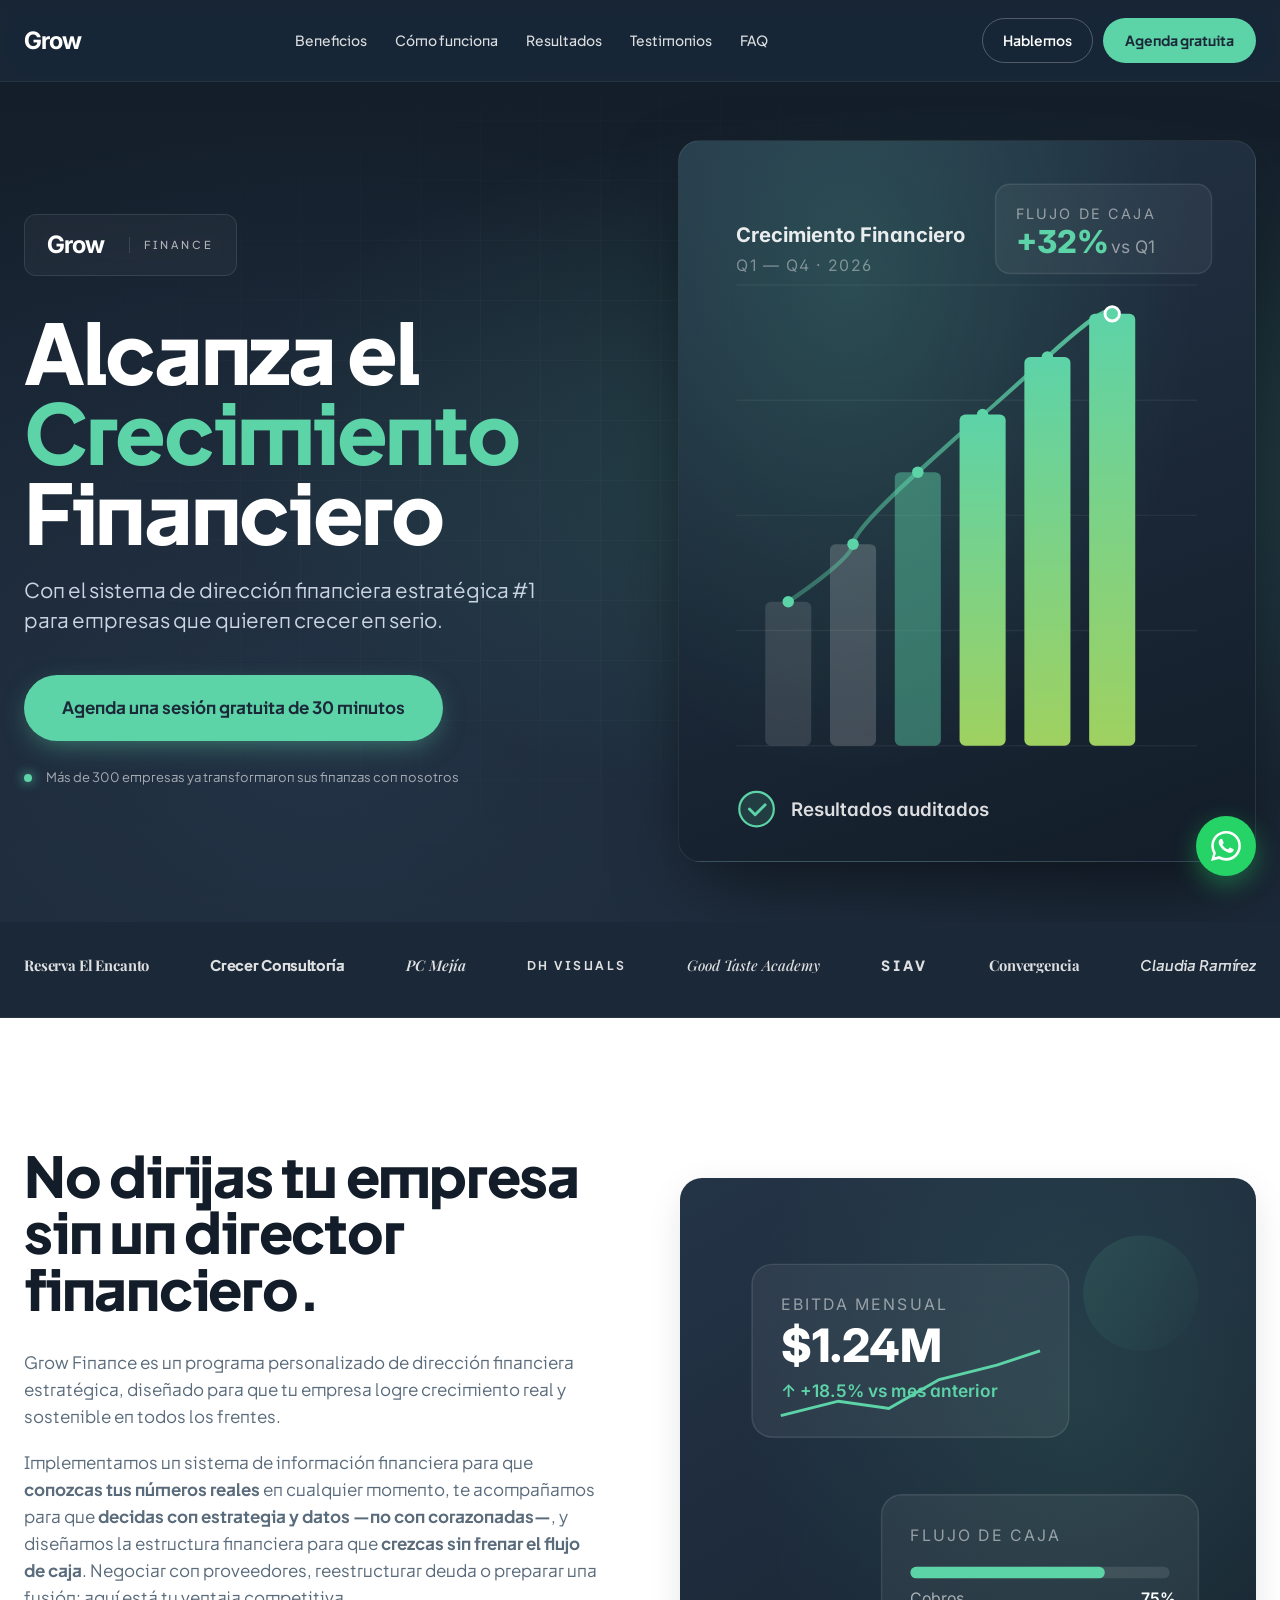
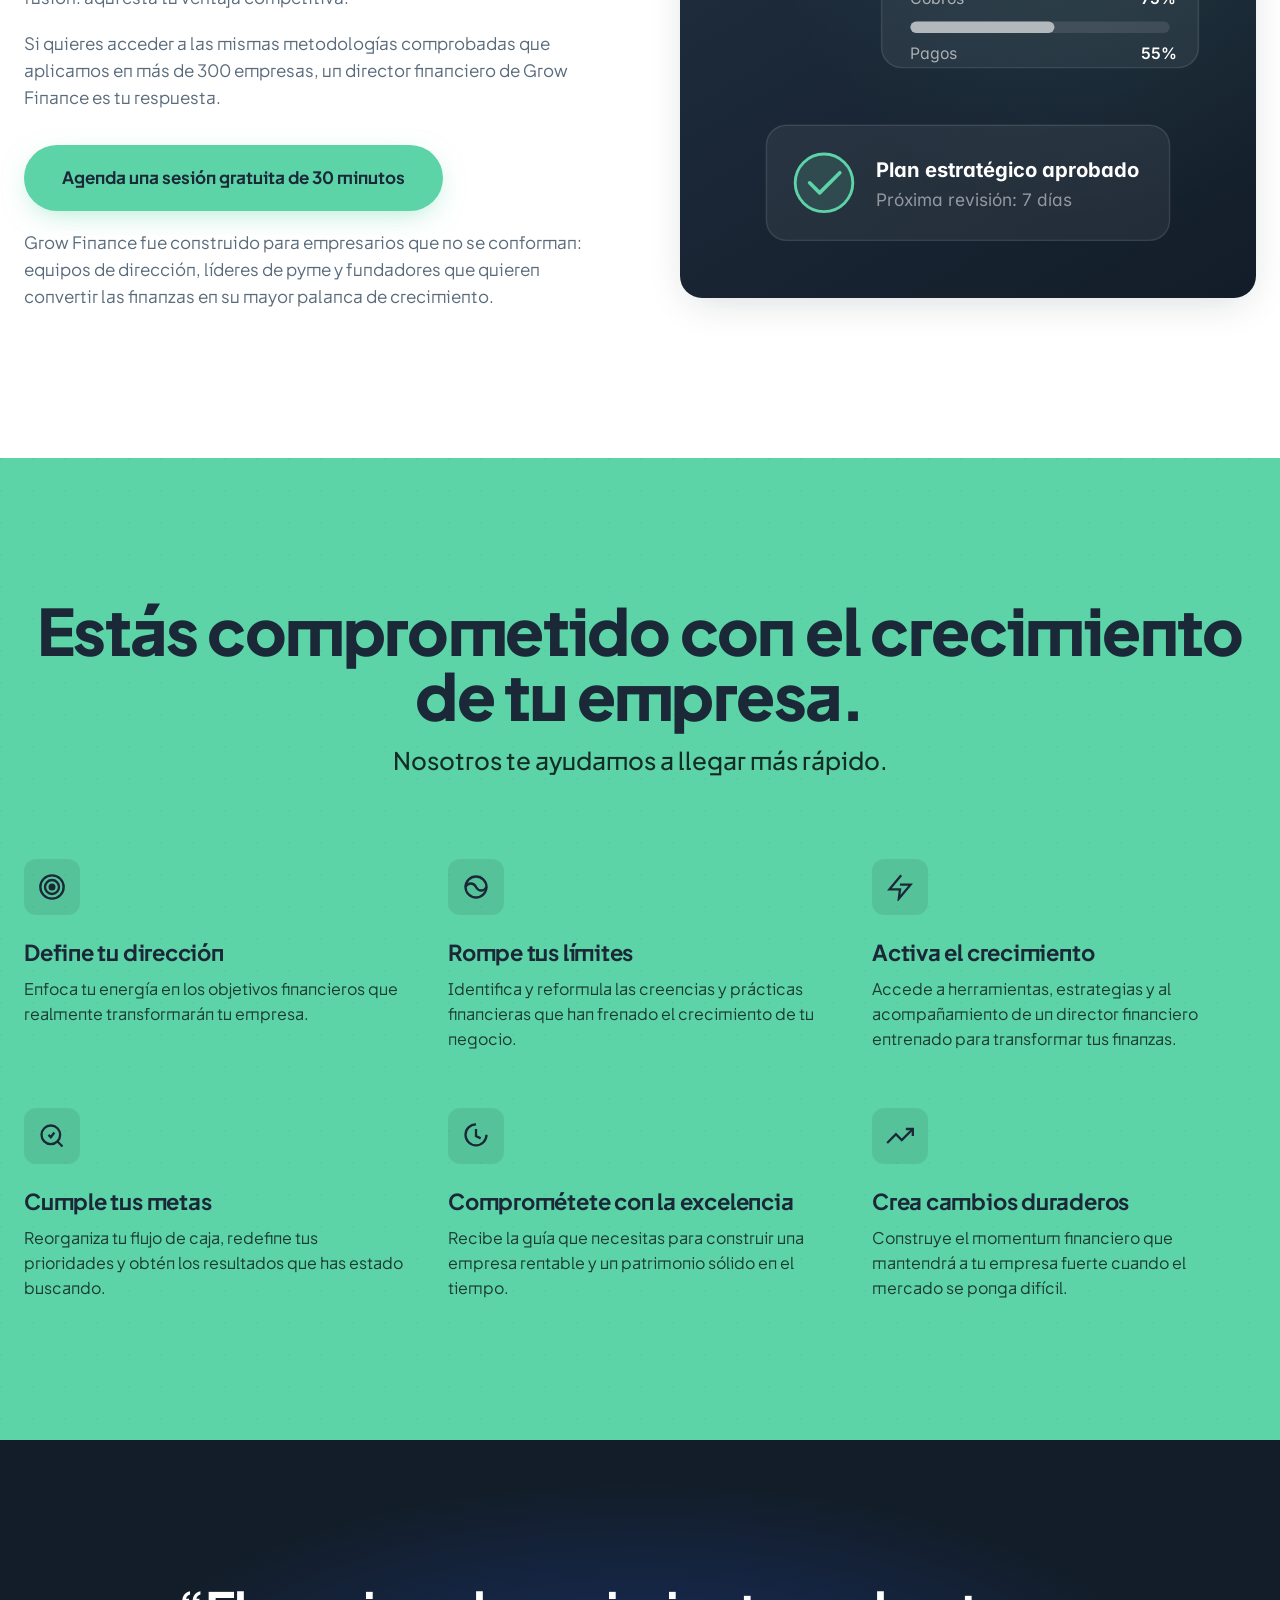
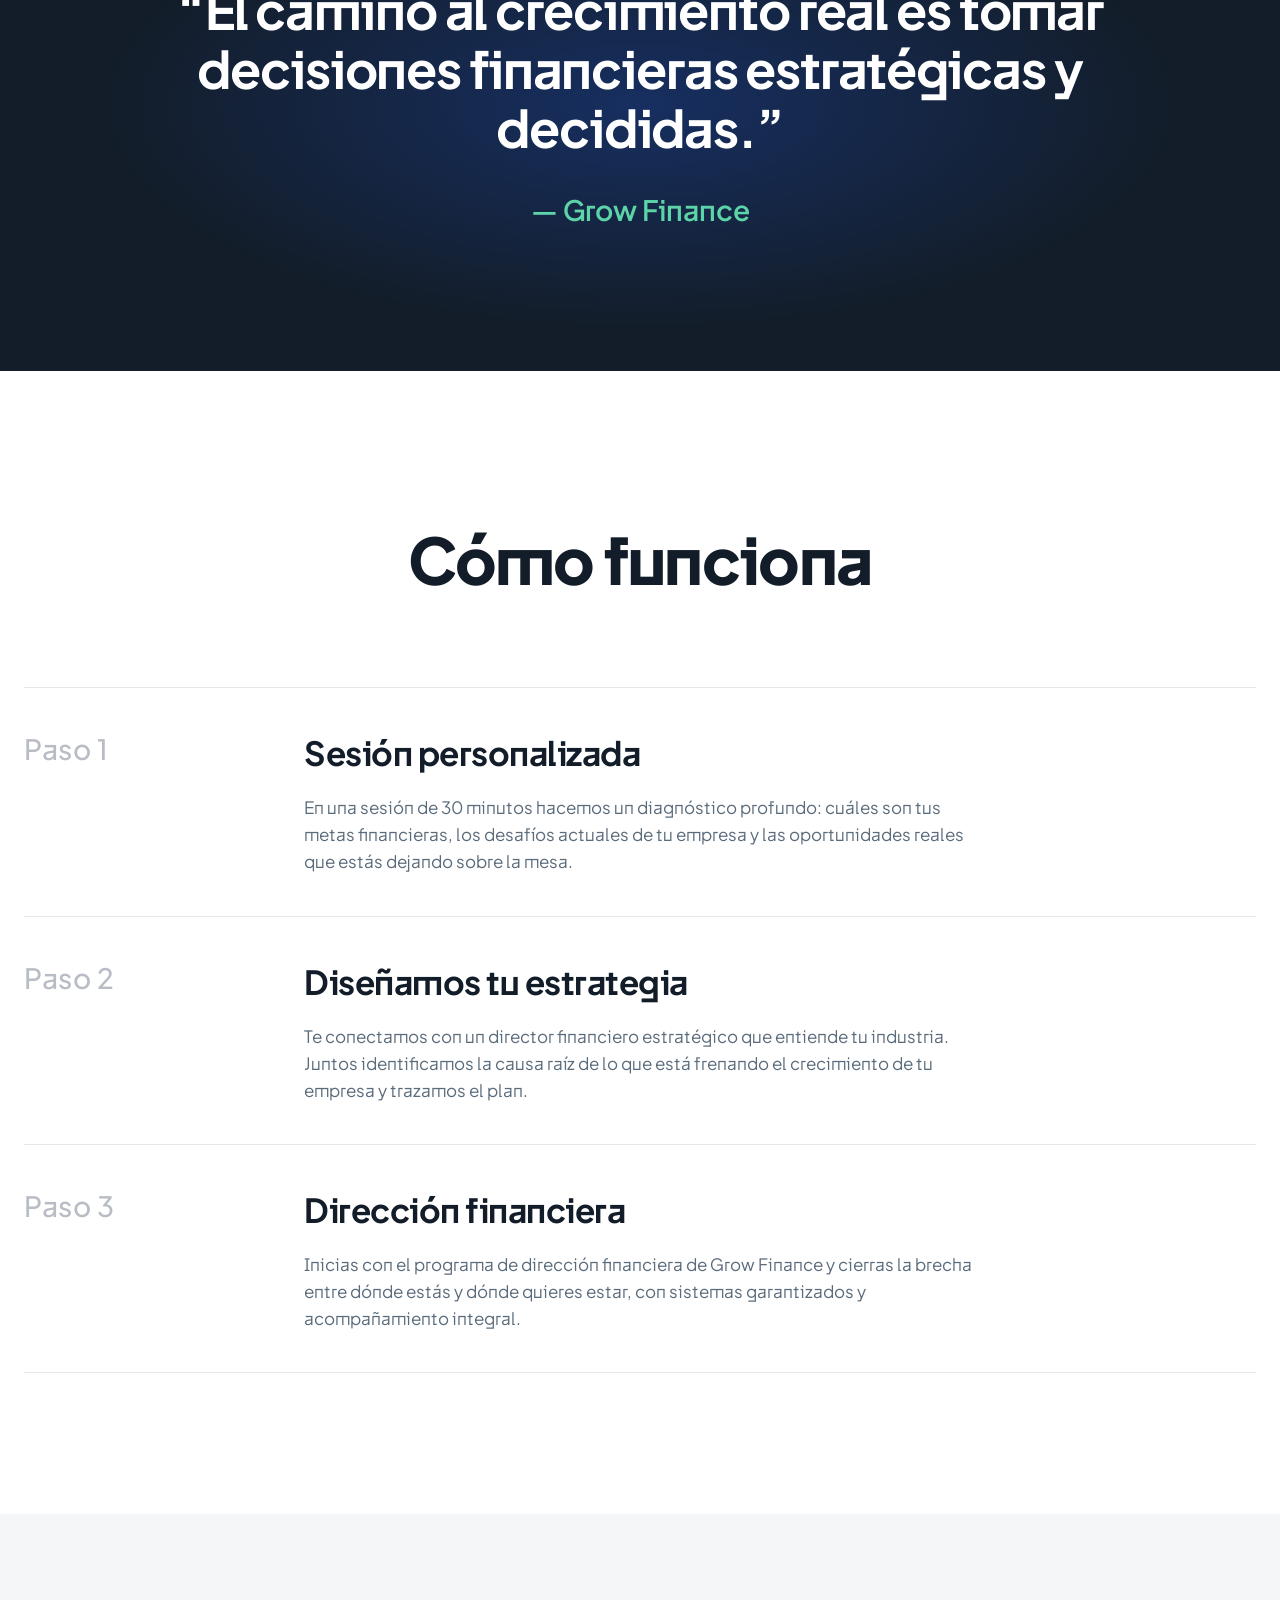
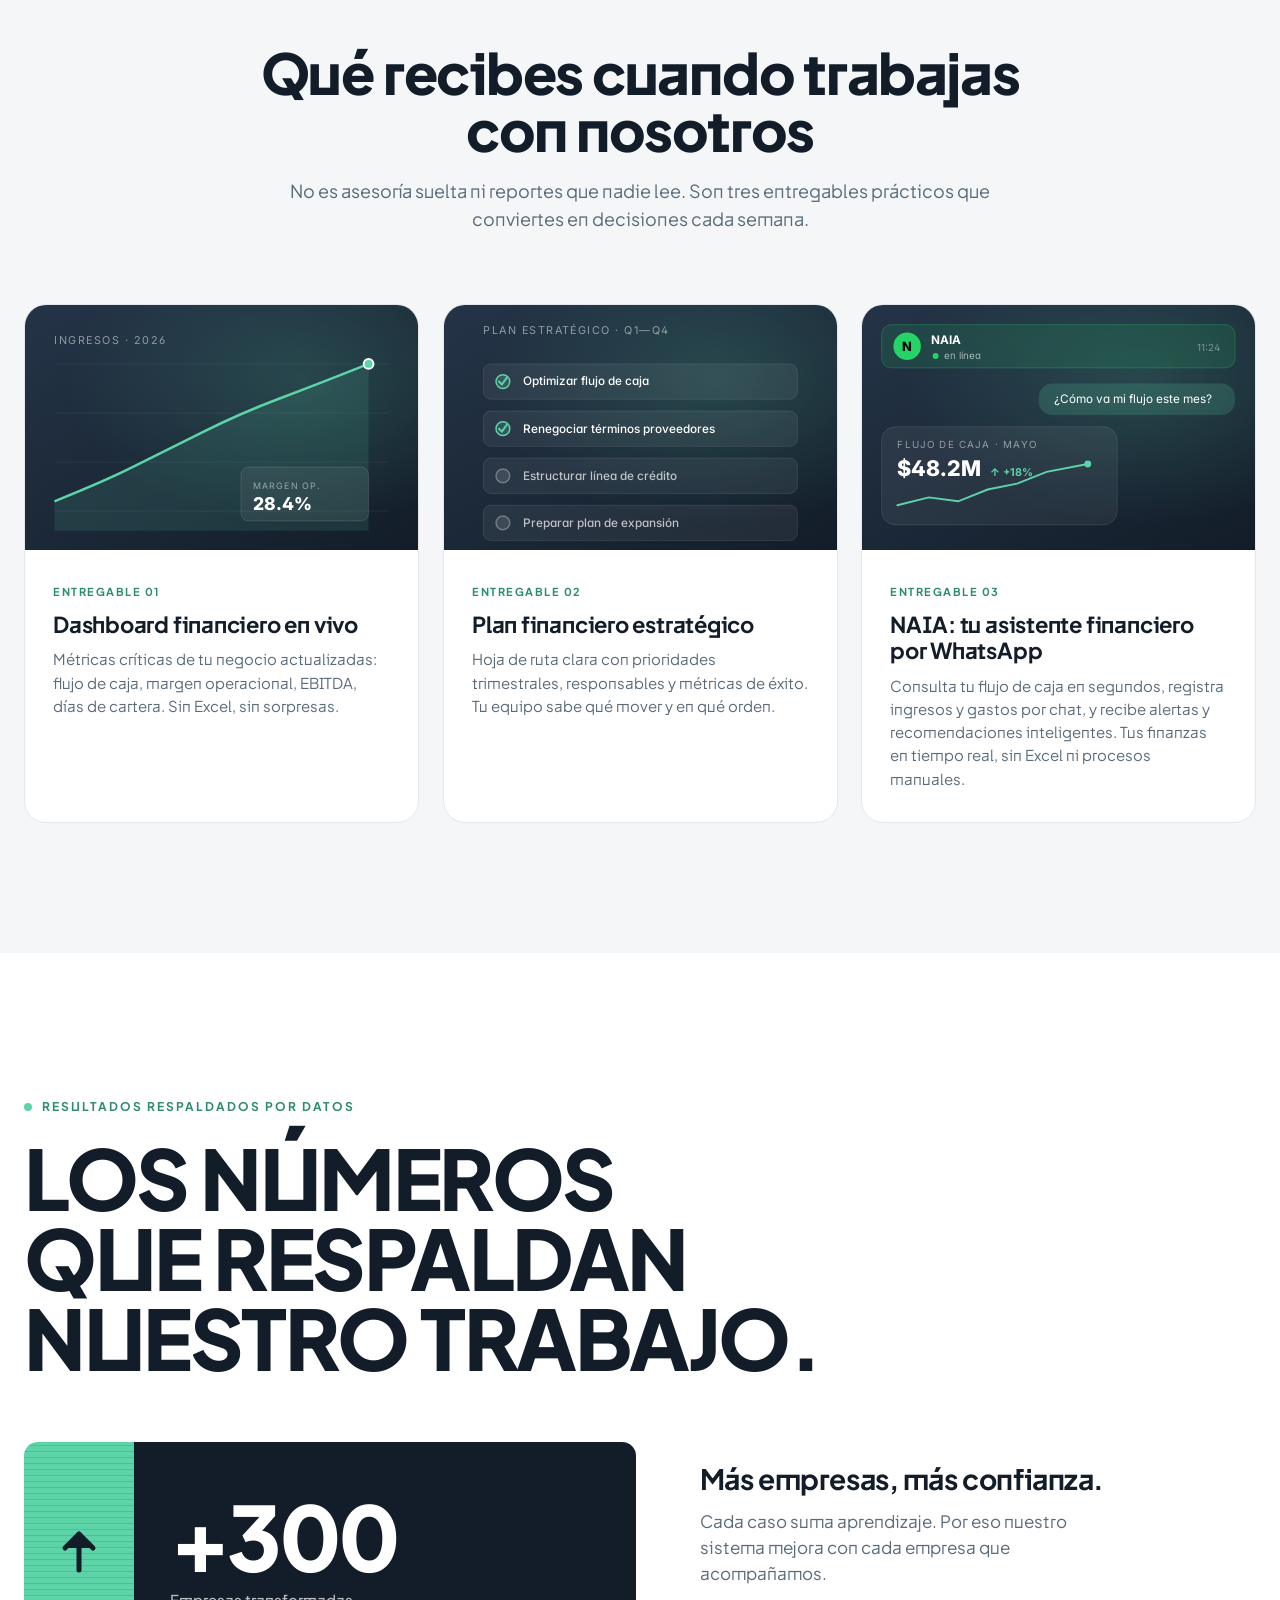
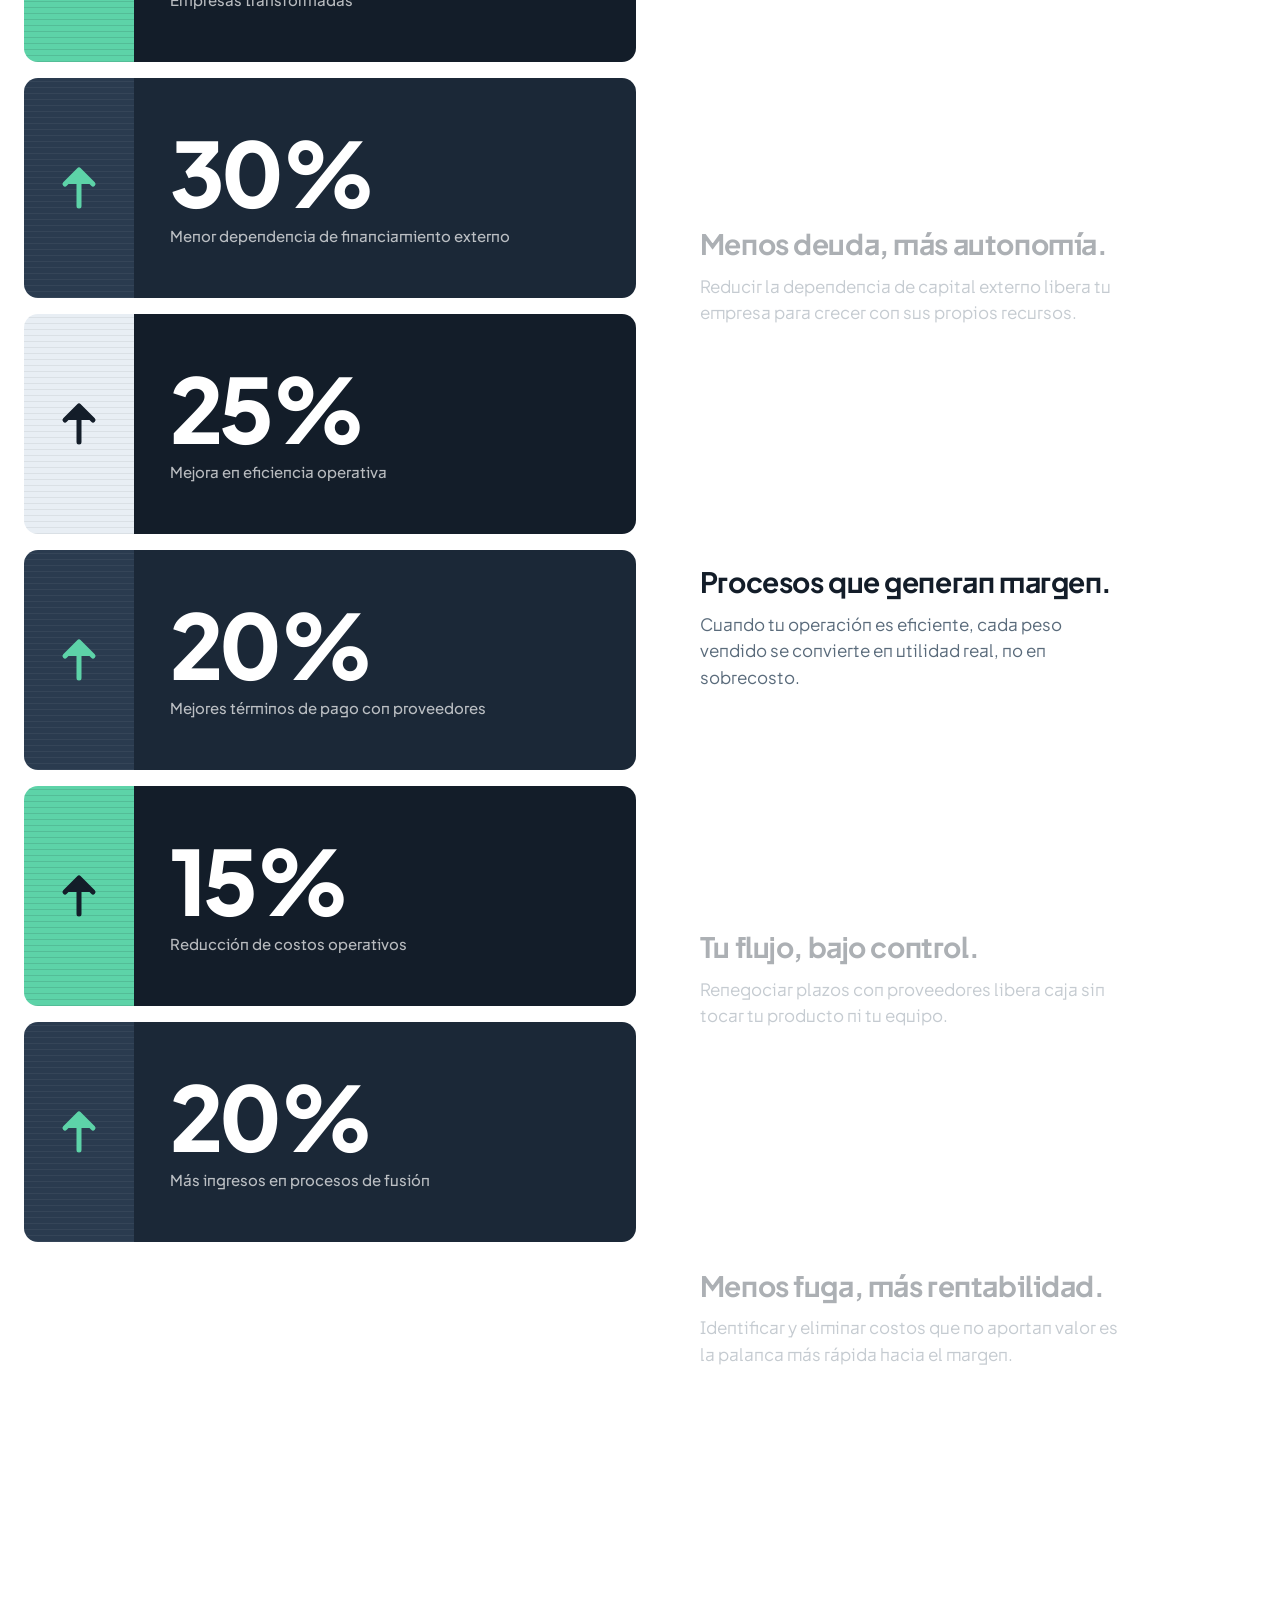
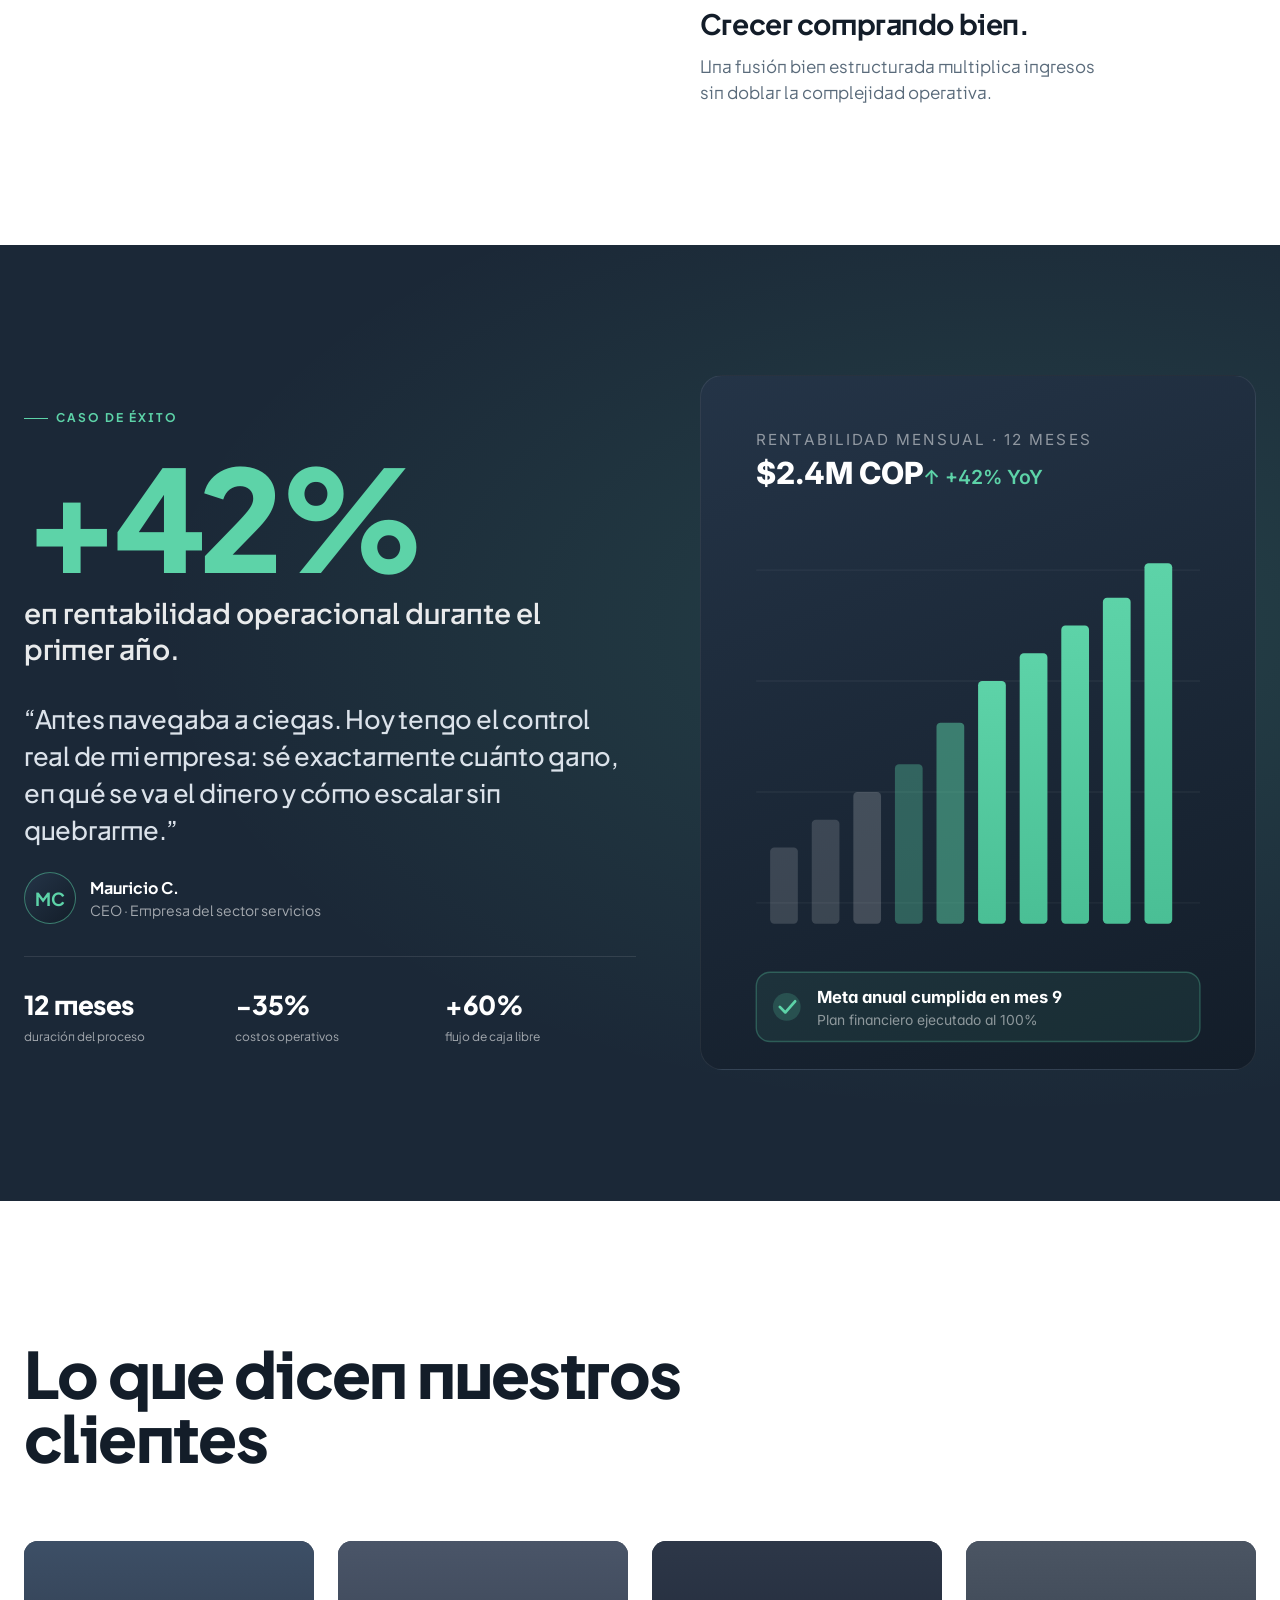
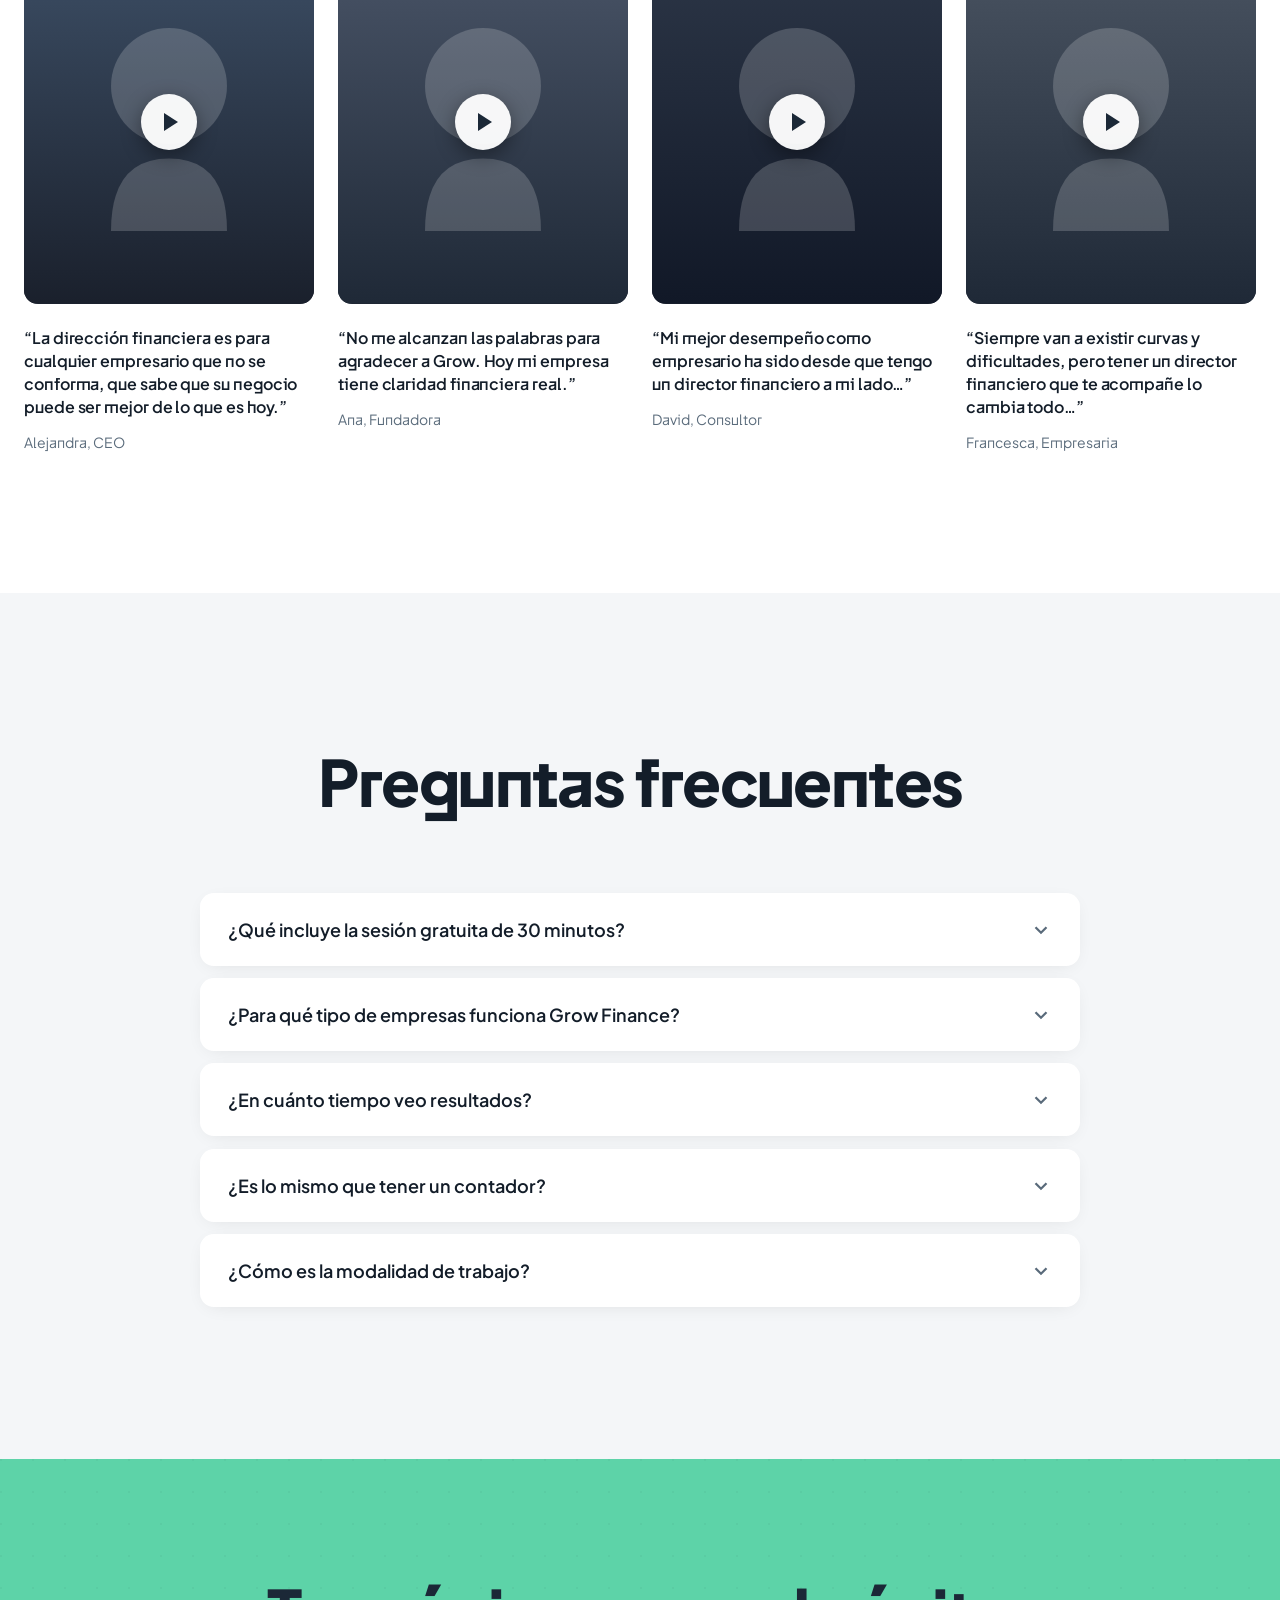
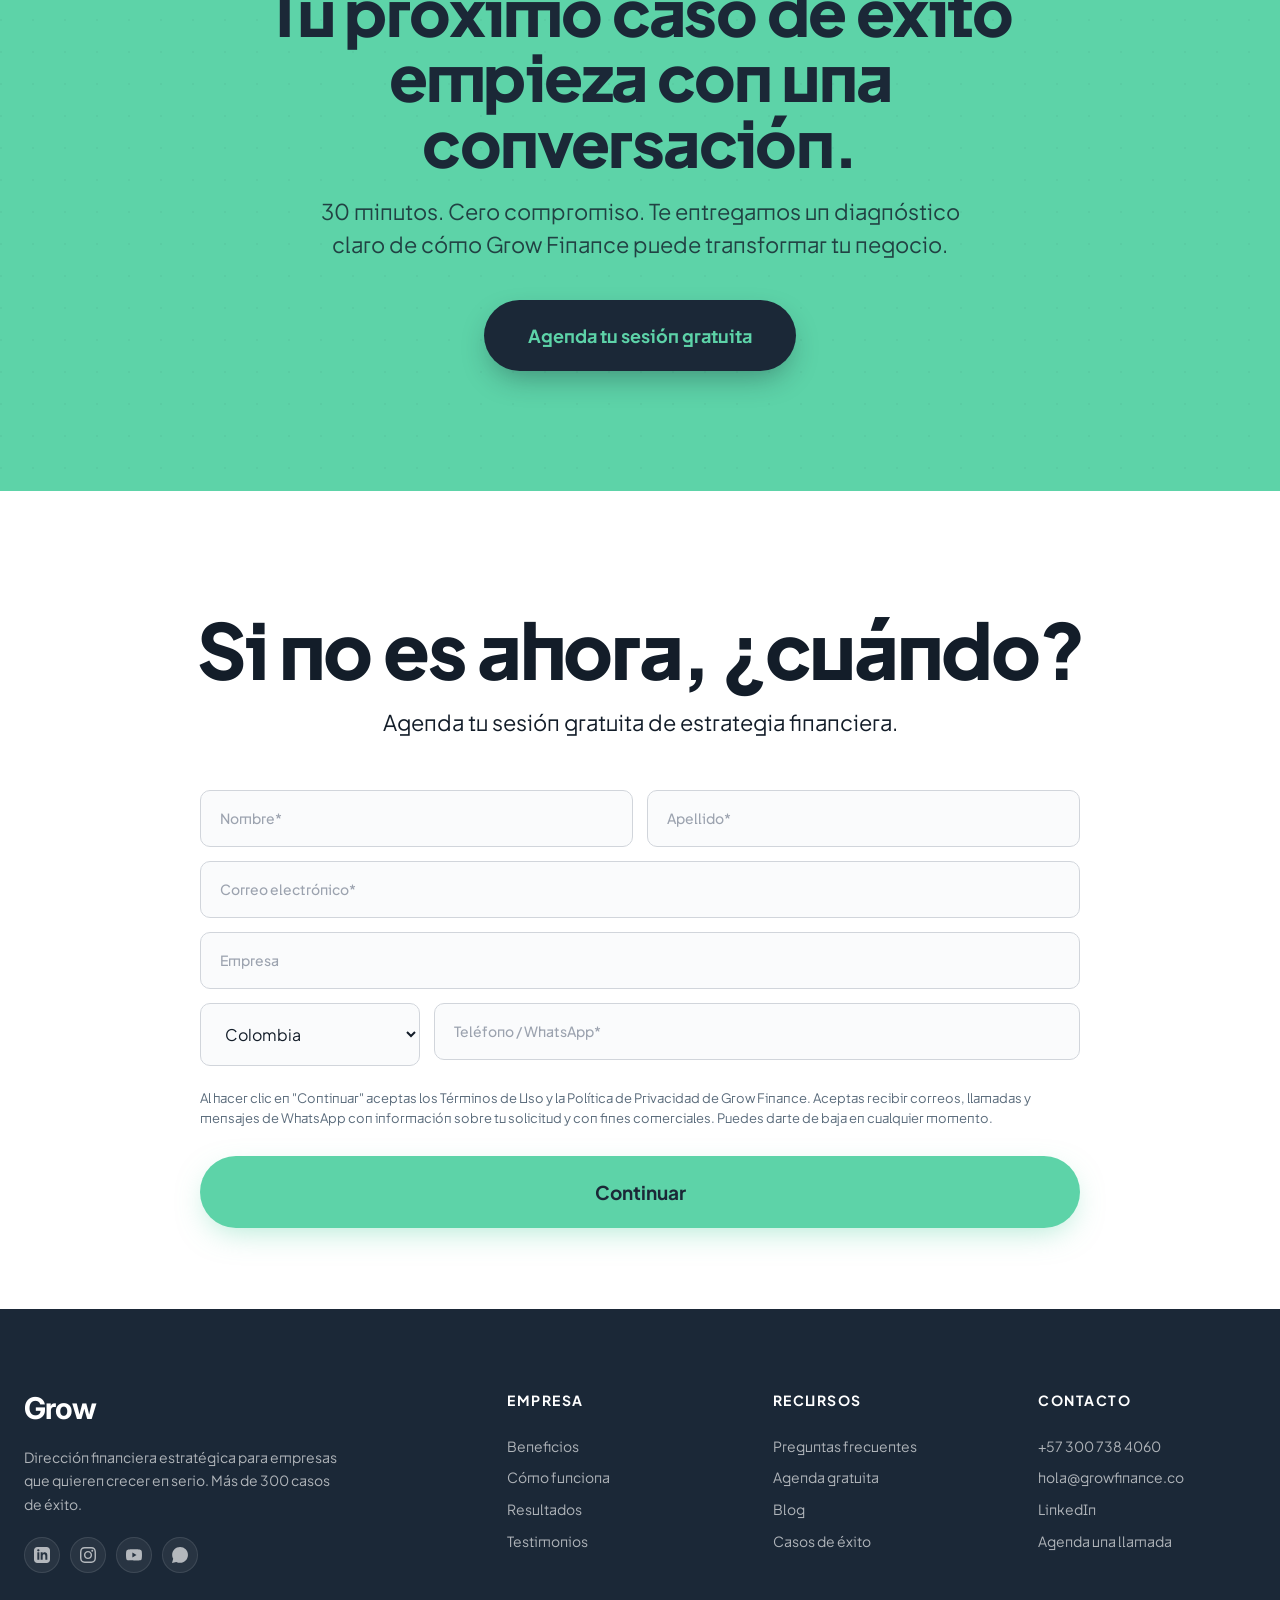
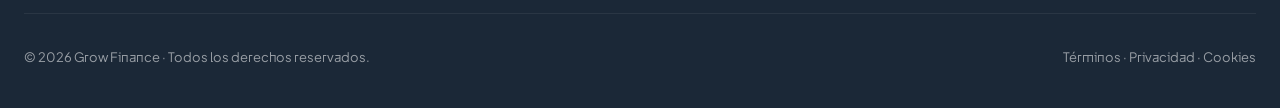
==== commit 20b6dd8a: "feat: vertical stat cards with sticky-scroll descriptions and dual-button nav" ====
--- a/index.html
+++ b/index.html
@@ -103,6 +103,27 @@
     color: rgba(255,255,255,0.85);
   }
   .nav-links a:hover { color: var(--green); }
+  .nav-actions {
+    display: inline-flex;
+    align-items: center;
+    gap: 10px;
+  }
+  .nav-cta-outline {
+    display: inline-block;
+    background: transparent;
+    color: var(--white);
+    font-weight: 600;
+    font-size: 14px;
+    padding: 11px 20px;
+    border-radius: 999px;
+    border: 1.5px solid rgba(255,255,255,0.25);
+    transition: border-color .15s, color .15s, background .15s;
+  }
+  .nav-cta-outline:hover {
+    border-color: var(--green);
+    color: var(--green);
+    background: rgba(93,211,168,0.06);
+  }
   .nav-cta {
     display: inline-block;
     background: var(--green);
@@ -539,6 +560,165 @@
     color: var(--black);
     max-width: 260px;
     font-weight: 500;
+  }
+
+  /* ============ STATS V2 — Vertical Cards ============ */
+  .stats-v2 {
+    padding: 140px 0;
+    background: var(--white);
+    color: var(--ink);
+    position: relative;
+  }
+  .stats-v2-head {
+    max-width: 1280px;
+    margin: 0 auto 64px;
+    padding: 0 24px;
+  }
+  .stats-v2-eyebrow {
+    display: inline-flex;
+    align-items: center;
+    gap: 10px;
+    font-size: 12px;
+    font-weight: 700;
+    letter-spacing: 2px;
+    text-transform: uppercase;
+    color: var(--green-deep);
+    margin-bottom: 22px;
+  }
+  .stats-v2-eyebrow::before {
+    content: "";
+    width: 8px; height: 8px;
+    background: var(--green);
+    border-radius: 50%;
+  }
+  .stats-v2 h2 {
+    font-size: clamp(48px, 6.5vw, 96px);
+    font-weight: 800;
+    line-height: 0.96;
+    letter-spacing: -0.03em;
+    text-transform: uppercase;
+    color: var(--ink);
+  }
+  .stats-v2-grid {
+    max-width: 1280px;
+    margin: 0 auto;
+    padding: 0 24px;
+    display: grid;
+    grid-template-columns: 1.1fr 1fr;
+    gap: 64px;
+    align-items: flex-start;
+  }
+  .stats-v2-cards {
+    display: flex;
+    flex-direction: column;
+    gap: 16px;
+  }
+  .stats-v2-card {
+    display: grid;
+    grid-template-columns: 110px 1fr;
+    border-radius: var(--radius);
+    overflow: hidden;
+    min-height: 220px;
+    transition: transform .35s cubic-bezier(0.22, 1, 0.36, 1);
+  }
+  .stats-v2-card:hover { transform: translateY(-4px); }
+  .stats-v2-card .card-arrow {
+    background: var(--green);
+    position: relative;
+    overflow: hidden;
+    display: flex;
+    align-items: center;
+    justify-content: center;
+  }
+  .stats-v2-card .card-arrow::before {
+    content: "";
+    position: absolute; inset: 0;
+    background-image: repeating-linear-gradient(
+      0deg,
+      rgba(0,0,0,0.12) 0px,
+      rgba(0,0,0,0.12) 1px,
+      transparent 1px,
+      transparent 6px
+    );
+    opacity: .85;
+  }
+  .stats-v2-card .card-arrow svg {
+    position: relative;
+    z-index: 1;
+    width: 48px; height: 48px;
+  }
+  .stats-v2-card .card-body {
+    background: var(--ink);
+    color: var(--white);
+    padding: 32px 36px;
+    display: flex;
+    flex-direction: column;
+    justify-content: center;
+    gap: 12px;
+  }
+  .stats-v2-card .card-num {
+    font-size: clamp(58px, 7vw, 96px);
+    font-weight: 800;
+    line-height: 0.95;
+    letter-spacing: -0.04em;
+  }
+  .stats-v2-card .card-lbl {
+    font-size: 15px;
+    font-weight: 500;
+    color: rgba(255,255,255,0.7);
+    line-height: 1.35;
+    max-width: 360px;
+  }
+  /* Color variants */
+  .stats-v2-card.v-light .card-arrow { background: #E8EEF4; }
+  .stats-v2-card.v-light .card-arrow::before {
+    background-image: repeating-linear-gradient(0deg, rgba(0,0,0,0.07) 0, rgba(0,0,0,0.07) 1px, transparent 1px, transparent 6px);
+  }
+  .stats-v2-card.v-light .card-arrow svg path,
+  .stats-v2-card.v-light .card-arrow svg polygon { fill: var(--ink); stroke: var(--ink); }
+  .stats-v2-card.v-light .card-body { background: var(--ink); }
+
+  .stats-v2-card.v-teal .card-arrow { background: var(--green); }
+  .stats-v2-card.v-teal .card-arrow svg path,
+  .stats-v2-card.v-teal .card-arrow svg polygon { fill: var(--ink); stroke: var(--ink); }
+  .stats-v2-card.v-teal .card-body { background: var(--ink); }
+
+  .stats-v2-card.v-dark .card-arrow {
+    background: #2A3B4F;
+  }
+  .stats-v2-card.v-dark .card-arrow::before {
+    background-image: repeating-linear-gradient(0deg, rgba(255,255,255,0.06) 0, rgba(255,255,255,0.06) 1px, transparent 1px, transparent 6px);
+  }
+  .stats-v2-card.v-dark .card-arrow svg path,
+  .stats-v2-card.v-dark .card-arrow svg polygon { fill: var(--green); stroke: var(--green); }
+  .stats-v2-card.v-dark .card-body { background: var(--night); }
+
+  .stats-v2-aside {
+    position: sticky;
+    top: 120px;
+    align-self: start;
+    padding-top: 20px;
+  }
+  .stats-v2-aside .aside-block {
+    margin-bottom: 240px;
+    opacity: 0.35;
+    transition: opacity .4s ease;
+  }
+  .stats-v2-aside .aside-block:last-child { margin-bottom: 0; }
+  .stats-v2-aside .aside-block.active { opacity: 1; }
+  .stats-v2-aside .aside-block h3 {
+    font-size: clamp(22px, 2.2vw, 30px);
+    font-weight: 700;
+    line-height: 1.2;
+    letter-spacing: -0.015em;
+    margin-bottom: 12px;
+    color: var(--ink);
+  }
+  .stats-v2-aside .aside-block p {
+    font-size: 17px;
+    color: var(--muted);
+    line-height: 1.55;
+    max-width: 420px;
   }
 
   /* ============ TESTIMONIALS ============ */
@@ -1160,33 +1340,99 @@
   }
 
   /* ============ RESPONSIVE ============ */
+  @media (max-width: 1024px) {
+    .showcase-grid { grid-template-columns: 1fr 1fr; }
+    .case-grid { grid-template-columns: 1fr; gap: 48px; }
+    .case-grid > div:last-child { aspect-ratio: 16/10 !important; max-height: 360px; }
+  }
   @media (max-width: 968px) {
     .nav-links { display: none; }
+    .nav-cta-outline { display: none; }
     .nav-cta { padding: 10px 18px; font-size: 13px; }
-    .section, .features-section, .stats-section, .quote-section, .how-section, .testimonials-section, .faq-section, .form-section { padding: 80px 0; }
+    .stats-v2-grid { grid-template-columns: 1fr; gap: 40px; }
+    .stats-v2-aside { position: static; }
+    .stats-v2-aside .aside-block { margin-bottom: 32px; opacity: 1; }
+    .stats-v2 h2 { font-size: clamp(40px, 8vw, 64px); }
+    .section, .features-section, .stats-section, .quote-section, .how-section, .testimonials-section, .faq-section, .form-section, .showcase-section, .case-section, .final-cta-section, .press { padding: 72px 0; }
+    .press { padding: 32px 0 40px; }
     .hero-grid, .split, .stats-grid { grid-template-columns: 1fr; gap: 48px; }
     .features-grid { grid-template-columns: 1fr 1fr; gap: 40px 28px; }
     .testimonials-grid { grid-template-columns: 1fr 1fr; gap: 32px; }
     .stats-numbers { grid-template-columns: 1fr 1fr; gap: 32px; }
     .step { grid-template-columns: 1fr; gap: 12px; padding: 32px 0; }
     .step-num { font-size: 20px; }
-    .hero { min-height: auto; padding: 120px 0 56px; }
+    .hero { min-height: auto; padding: 110px 0 60px; }
+    .hero-visual { max-width: 520px; margin: 0 auto; aspect-ratio: 4/4.5; }
     .footer-grid { grid-template-columns: 1fr 1fr; gap: 32px; }
+    .case-metric { line-height: 0.95; }
+    .case-stats { gap: 16px; }
+    .case-stat .val { font-size: 22px; }
+  }
+  @media (max-width: 720px) {
+    .showcase-grid { grid-template-columns: 1fr; gap: 20px; }
+    .showcase-card { max-width: 480px; margin: 0 auto; }
   }
   @media (max-width: 600px) {
-    .container { padding: 0 20px; }
+    .container { padding: 0 18px; }
     .features-grid { grid-template-columns: 1fr; }
     .testimonials-grid { grid-template-columns: 1fr; }
-    .stats-numbers { grid-template-columns: 1fr; }
+    .stats-numbers { grid-template-columns: 1fr; gap: 28px; }
     .form-row, .form-row.split-phone { grid-template-columns: 1fr; }
-    .press-row { gap: 24px 28px; }
-    .press-row span { font-size: 13px; }
-    .nav-inner { padding: 14px 20px; }
-    .wordmark { font-size: 24px; }
-    .wordmark.sm { font-size: 22px; }
+    .nav-inner { padding: 12px 18px; gap: 12px; }
+    .wordmark { font-size: 22px; }
+    .wordmark.sm { font-size: 20px; }
+    .nav-cta { padding: 9px 14px; font-size: 12px; }
     .footer-grid { grid-template-columns: 1fr; }
     .btn-cta { width: 100%; text-align: center; font-size: 16px; padding: 18px 28px; }
+    .btn-cta-dark { width: 100%; text-align: center; font-size: 16px; padding: 20px 28px; }
     .wa-float { width: 54px; height: 54px; bottom: 18px; right: 18px; }
+    .hero { padding: 96px 0 48px; }
+    .hero h1 { line-height: 0.98; }
+    .hero .subtitle { margin-bottom: 32px; }
+    .hero-logo-card { padding: 14px 16px; margin-bottom: 24px; }
+    .hero-trust { font-size: 12px; }
+    .features-section, .stats-section, .quote-section, .how-section, .testimonials-section, .faq-section, .form-section, .showcase-section, .case-section, .final-cta-section, .stats-v2 { padding: 64px 0; }
+    .stats-v2-head { margin-bottom: 40px; }
+    .stats-v2-card { grid-template-columns: 76px 1fr; min-height: 160px; }
+    .stats-v2-card .card-arrow svg { width: 32px; height: 32px; }
+    .stats-v2-card .card-body { padding: 22px 24px; }
+    .stats-v2-card .card-num { font-size: 56px; }
+    .stats-v2-card .card-lbl { font-size: 14px; }
+    .stats-v2-aside .aside-block h3 { font-size: 20px; }
+    .stats-v2-aside .aside-block p { font-size: 15px; }
+    .features-section h2, .stats-section h2, .showcase-head h2, .case-section h2 { margin-bottom: 12px; }
+    .features-section .lead { margin-bottom: 48px; }
+    .testimonials-section h2 { margin-bottom: 48px; }
+    .step { padding: 28px 0; }
+    .step-content h3 { font-size: 24px; }
+    .stat-item .stat-value { font-size: 56px; }
+    .case-metric { font-size: 96px; }
+    .case-stats { grid-template-columns: 1fr 1fr; gap: 18px; }
+    .case-stat:nth-child(3) { grid-column: span 2; }
+    .case-stat .val { font-size: 20px; }
+    .form-section h2 { font-size: 42px; }
+    .final-cta-section { padding: 80px 0; }
+    .final-cta-section h2 { font-size: 36px; line-height: 1.05; }
+    .quote-section blockquote { font-size: 26px; }
+    .quote-author { font-size: 18px; }
+    .faq-question { padding: 20px 22px; font-size: 16px; }
+    .faq-answer { padding: 0 22px; font-size: 15px; }
+    .faq-item.open .faq-answer { padding-bottom: 20px; }
+    .testimonial-quote { font-size: 15px; }
+    .footer-bottom { padding-top: 24px; font-size: 12px; }
+    footer { padding: 60px 18px 32px; }
+    .press-row { justify-content: flex-start; gap: 24px; padding-left: 0; padding-right: 12px; }
+    .press-row span { font-size: 14px !important; }
+    .press-row span:nth-child(4) { font-size: 11px !important; letter-spacing: 2px; }
+    .press-row span:nth-child(6) { font-size: 12px !important; letter-spacing: 2px; }
+    .pillar-card, .showcase-card, .pillar-card { padding: 28px 24px; }
+    .showcase-body { padding: 22px 22px 26px; }
+  }
+  @media (max-width: 380px) {
+    .hero h1 { font-size: 38px; }
+    .case-metric { font-size: 76px; }
+    .stat-item .stat-value { font-size: 48px; }
+    .nav-cta { display: none; }
   }
 </style>
 </head>
@@ -1205,7 +1451,10 @@
       <a href="#testimonios">Testimonios</a>
       <a href="#faq">FAQ</a>
     </div>
-    <a href="#form" class="nav-cta">Agenda una sesión gratuita</a>
+    <div class="nav-actions">
+      <a href="https://wa.me/573007384060" target="_blank" rel="noopener" class="nav-cta-outline">Hablemos</a>
+      <a href="#form" class="nav-cta">Agenda gratuita</a>
+    </div>
   </div>
 </nav>
 
@@ -1582,37 +1831,104 @@
 </section>
 
 <!-- ============ STATS ============ -->
-<section class="stats-section" id="resultados">
-  <div class="container stats-grid">
-    <div class="reveal">
-      <div class="stats-label">Resultados respaldados por datos</div>
-      <h2>Resultados que superan expectativas</h2>
-      <p class="stats-copy">Con años de experiencia y más de 300 empresas transformadas, Grow Finance fue construido para que descubras el verdadero potencial financiero de tu negocio. Rompemos las creencias limitantes sobre tu dinero y te impulsamos a tomar decisiones que generan crecimiento real y sostenible.</p>
-    </div>
-    <div class="stats-numbers">
-      <div class="stat-item reveal">
-        <div class="stat-value" data-count="300" data-prefix="+">+300</div>
-        <div class="stat-text">empresas han transformado sus finanzas con nosotros</div>
-      </div>
-      <div class="stat-item reveal">
-        <div class="stat-value" data-count="30" data-suffix="%">30%</div>
-        <div class="stat-text">redujeron su dependencia de financiamiento externo</div>
-      </div>
-      <div class="stat-item reveal">
-        <div class="stat-value" data-count="25" data-suffix="%">25%</div>
-        <div class="stat-text">mejoraron su eficiencia operativa</div>
-      </div>
-      <div class="stat-item reveal">
-        <div class="stat-value" data-count="20" data-suffix="%">20%</div>
-        <div class="stat-text">optimizaron sus términos de pago con proveedores</div>
-      </div>
-      <div class="stat-item reveal">
-        <div class="stat-value" data-count="15" data-suffix="%">15%</div>
-        <div class="stat-text">redujeron sus costos operativos</div>
-      </div>
-      <div class="stat-item reveal">
-        <div class="stat-value" data-count="20" data-suffix="%">20%</div>
-        <div class="stat-text">aumentaron ingresos en procesos de fusión</div>
+<section class="stats-v2" id="resultados">
+  <div class="stats-v2-head reveal">
+    <span class="stats-v2-eyebrow">Resultados respaldados por datos</span>
+    <h2>Los números<br>que respaldan<br>nuestro trabajo.</h2>
+  </div>
+  <div class="stats-v2-grid">
+    <div class="stats-v2-cards">
+      <div class="stats-v2-card v-teal reveal" data-aside="0">
+        <div class="card-arrow">
+          <svg viewBox="0 0 48 48" aria-hidden="true">
+            <path d="M24 6 L24 42 M10 20 L24 6 L38 20" stroke="currentColor" stroke-width="5" fill="none" stroke-linecap="round" stroke-linejoin="round"/>
+          </svg>
+        </div>
+        <div class="card-body">
+          <div class="card-num" data-count="300" data-prefix="+">+300</div>
+          <div class="card-lbl">Empresas transformadas</div>
+        </div>
+      </div>
+      <div class="stats-v2-card v-dark reveal" data-aside="1">
+        <div class="card-arrow">
+          <svg viewBox="0 0 48 48" aria-hidden="true">
+            <path d="M24 6 L24 42 M10 20 L24 6 L38 20" stroke="currentColor" stroke-width="5" fill="none" stroke-linecap="round" stroke-linejoin="round"/>
+          </svg>
+        </div>
+        <div class="card-body">
+          <div class="card-num" data-count="30" data-suffix="%">30%</div>
+          <div class="card-lbl">Menor dependencia de financiamiento externo</div>
+        </div>
+      </div>
+      <div class="stats-v2-card v-light reveal" data-aside="2">
+        <div class="card-arrow">
+          <svg viewBox="0 0 48 48" aria-hidden="true">
+            <path d="M24 6 L24 42 M10 20 L24 6 L38 20" stroke="currentColor" stroke-width="5" fill="none" stroke-linecap="round" stroke-linejoin="round"/>
+          </svg>
+        </div>
+        <div class="card-body">
+          <div class="card-num" data-count="25" data-suffix="%">25%</div>
+          <div class="card-lbl">Mejora en eficiencia operativa</div>
+        </div>
+      </div>
+      <div class="stats-v2-card v-dark reveal" data-aside="3">
+        <div class="card-arrow">
+          <svg viewBox="0 0 48 48" aria-hidden="true">
+            <path d="M24 6 L24 42 M10 20 L24 6 L38 20" stroke="currentColor" stroke-width="5" fill="none" stroke-linecap="round" stroke-linejoin="round"/>
+          </svg>
+        </div>
+        <div class="card-body">
+          <div class="card-num" data-count="20" data-suffix="%">20%</div>
+          <div class="card-lbl">Mejores términos de pago con proveedores</div>
+        </div>
+      </div>
+      <div class="stats-v2-card v-teal reveal" data-aside="4">
+        <div class="card-arrow">
+          <svg viewBox="0 0 48 48" aria-hidden="true">
+            <path d="M24 6 L24 42 M10 20 L24 6 L38 20" stroke="currentColor" stroke-width="5" fill="none" stroke-linecap="round" stroke-linejoin="round"/>
+          </svg>
+        </div>
+        <div class="card-body">
+          <div class="card-num" data-count="15" data-suffix="%">15%</div>
+          <div class="card-lbl">Reducción de costos operativos</div>
+        </div>
+      </div>
+      <div class="stats-v2-card v-dark reveal" data-aside="5">
+        <div class="card-arrow">
+          <svg viewBox="0 0 48 48" aria-hidden="true">
+            <path d="M24 6 L24 42 M10 20 L24 6 L38 20" stroke="currentColor" stroke-width="5" fill="none" stroke-linecap="round" stroke-linejoin="round"/>
+          </svg>
+        </div>
+        <div class="card-body">
+          <div class="card-num" data-count="20" data-suffix="%">20%</div>
+          <div class="card-lbl">Más ingresos en procesos de fusión</div>
+        </div>
+      </div>
+    </div>
+    <div class="stats-v2-aside">
+      <div class="aside-block" data-index="0">
+        <h3>Más empresas, más confianza.</h3>
+        <p>Cada caso suma aprendizaje. Por eso nuestro sistema mejora con cada empresa que acompañamos.</p>
+      </div>
+      <div class="aside-block" data-index="1">
+        <h3>Menos deuda, más autonomía.</h3>
+        <p>Reducir la dependencia de capital externo libera tu empresa para crecer con sus propios recursos.</p>
+      </div>
+      <div class="aside-block" data-index="2">
+        <h3>Procesos que generan margen.</h3>
+        <p>Cuando tu operación es eficiente, cada peso vendido se convierte en utilidad real, no en sobrecosto.</p>
+      </div>
+      <div class="aside-block" data-index="3">
+        <h3>Tu flujo, bajo control.</h3>
+        <p>Renegociar plazos con proveedores libera caja sin tocar tu producto ni tu equipo.</p>
+      </div>
+      <div class="aside-block" data-index="4">
+        <h3>Menos fuga, más rentabilidad.</h3>
+        <p>Identificar y eliminar costos que no aportan valor es la palanca más rápida hacia el margen.</p>
+      </div>
+      <div class="aside-block" data-index="5">
+        <h3>Crecer comprando bien.</h3>
+        <p>Una fusión bien estructurada multiplica ingresos sin doblar la complejidad operativa.</p>
       </div>
     </div>
   </div>
@@ -2030,6 +2346,27 @@
     }
   }, { passive: true });
 
+  // ====== Stats v2: sync aside descriptions with active card ======
+  const statCards = document.querySelectorAll('.stats-v2-card');
+  const asideBlocks = document.querySelectorAll('.stats-v2-aside .aside-block');
+  if (statCards.length && asideBlocks.length) {
+    const setActive = (index) => {
+      asideBlocks.forEach(b => b.classList.remove('active'));
+      const target = asideBlocks[index];
+      if (target) target.classList.add('active');
+    };
+    const cardIO = new IntersectionObserver((entries) => {
+      entries.forEach(e => {
+        if (e.isIntersecting && e.intersectionRatio > 0.55) {
+          const idx = parseInt(e.target.dataset.aside, 10);
+          if (!isNaN(idx)) setActive(idx);
+        }
+      });
+    }, { rootMargin: '-30% 0px -30% 0px', threshold: [0.55, 0.75] });
+    statCards.forEach(c => cardIO.observe(c));
+    setActive(0);
+  }
+
   // ====== FAQ accordion ======
   document.querySelectorAll('.faq-item').forEach(item => {
     const btn = item.querySelector('.faq-question');
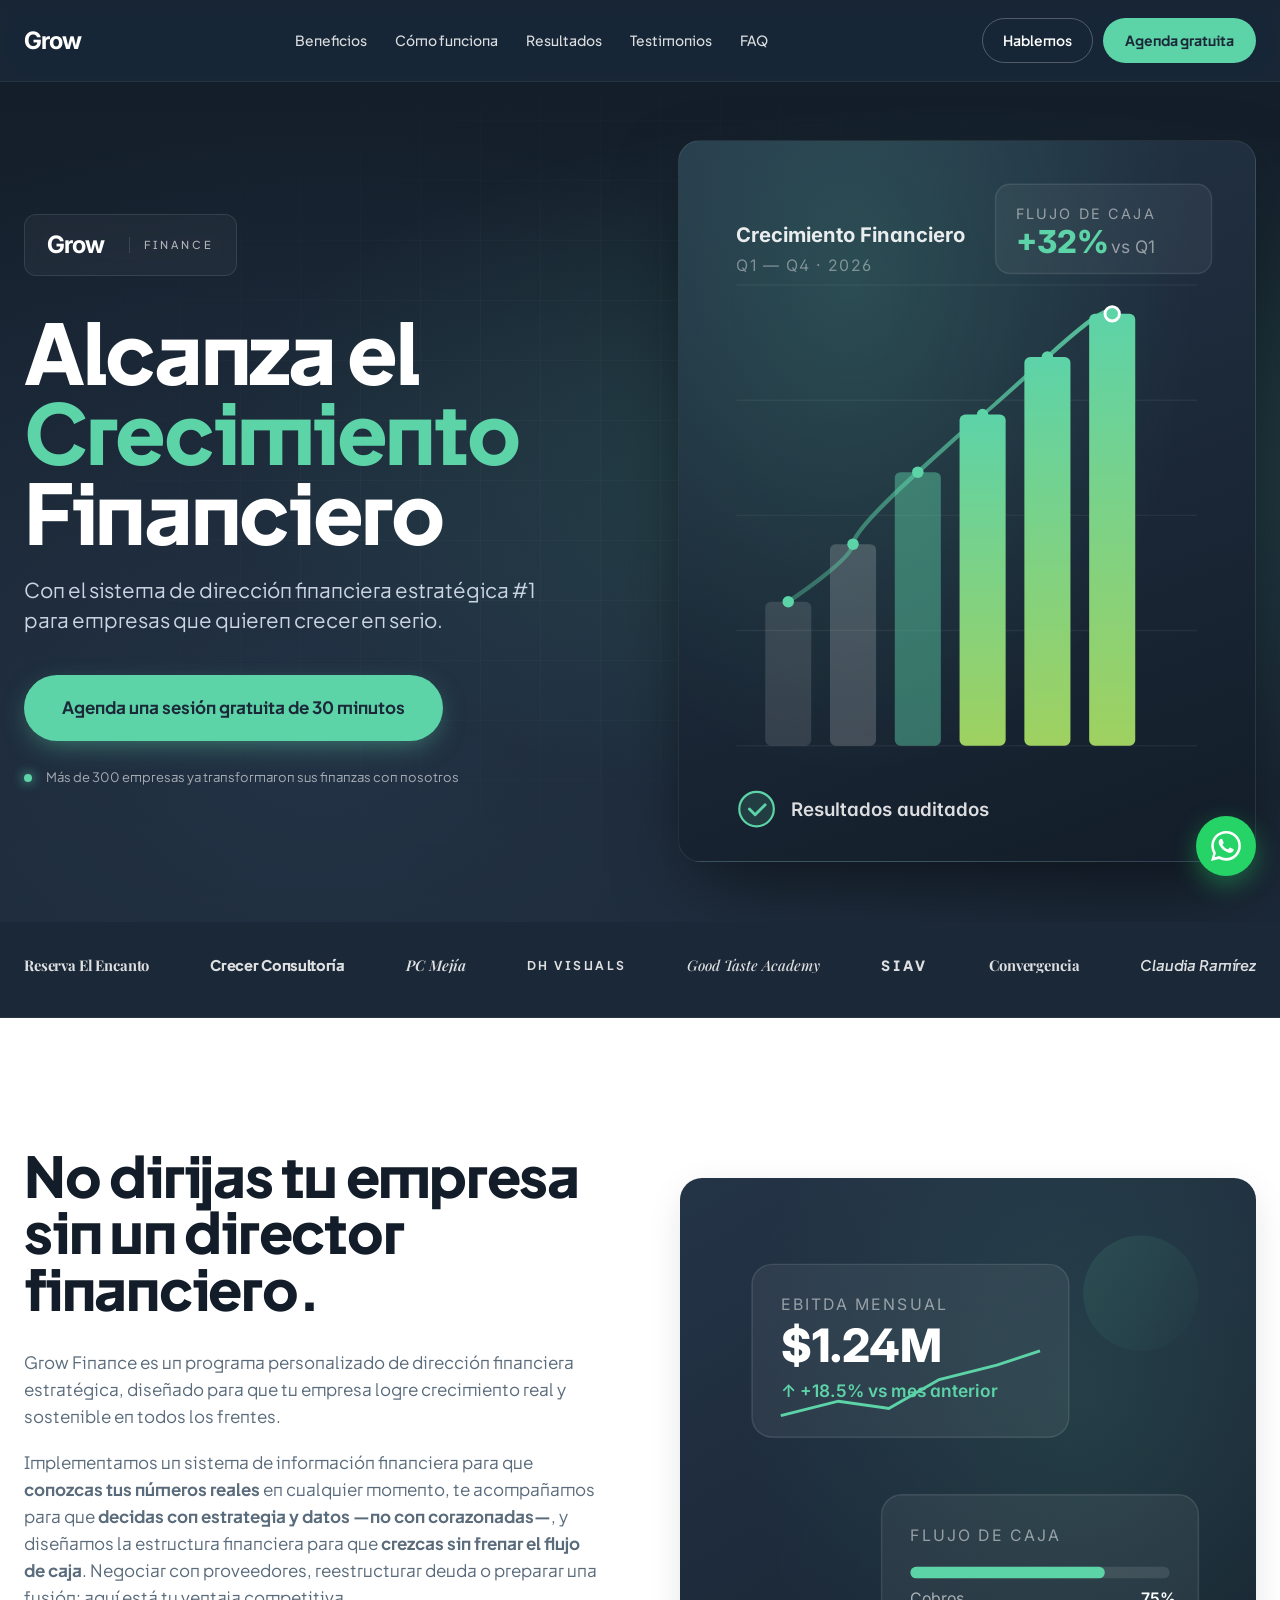
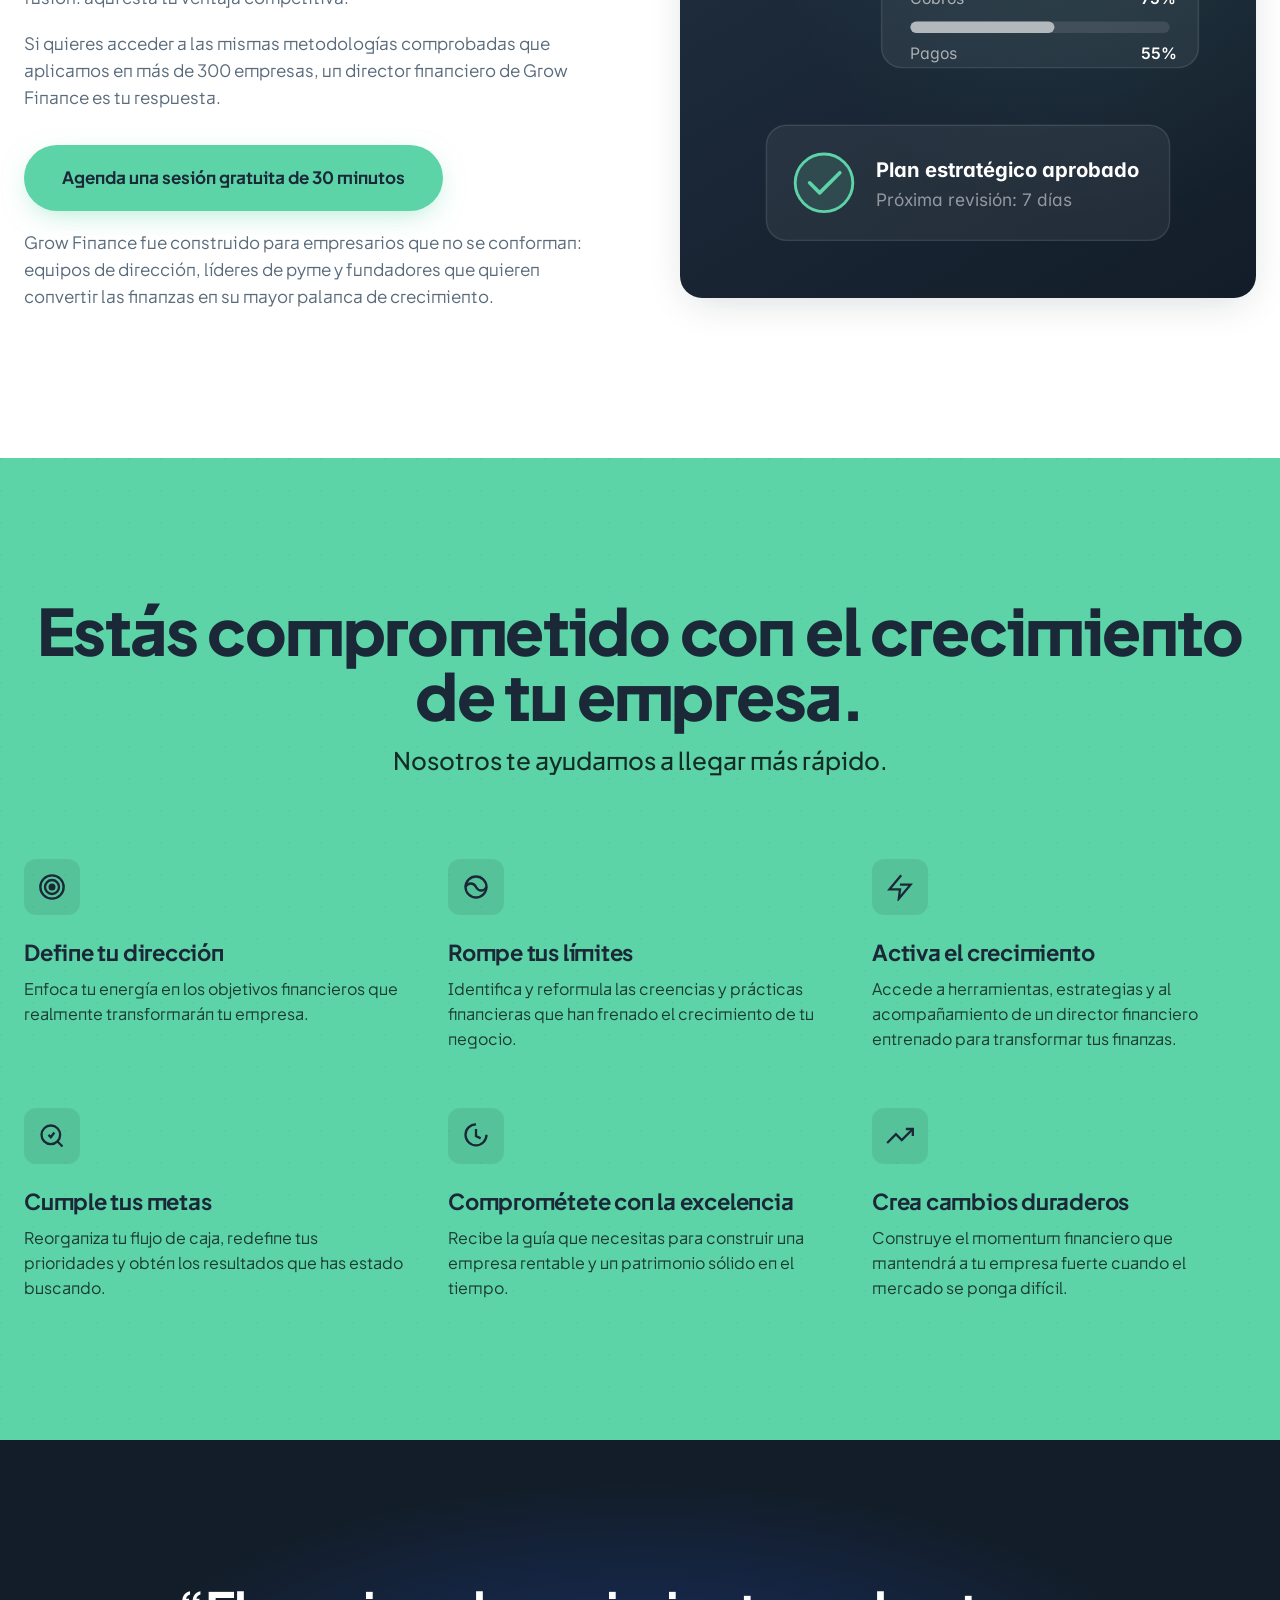
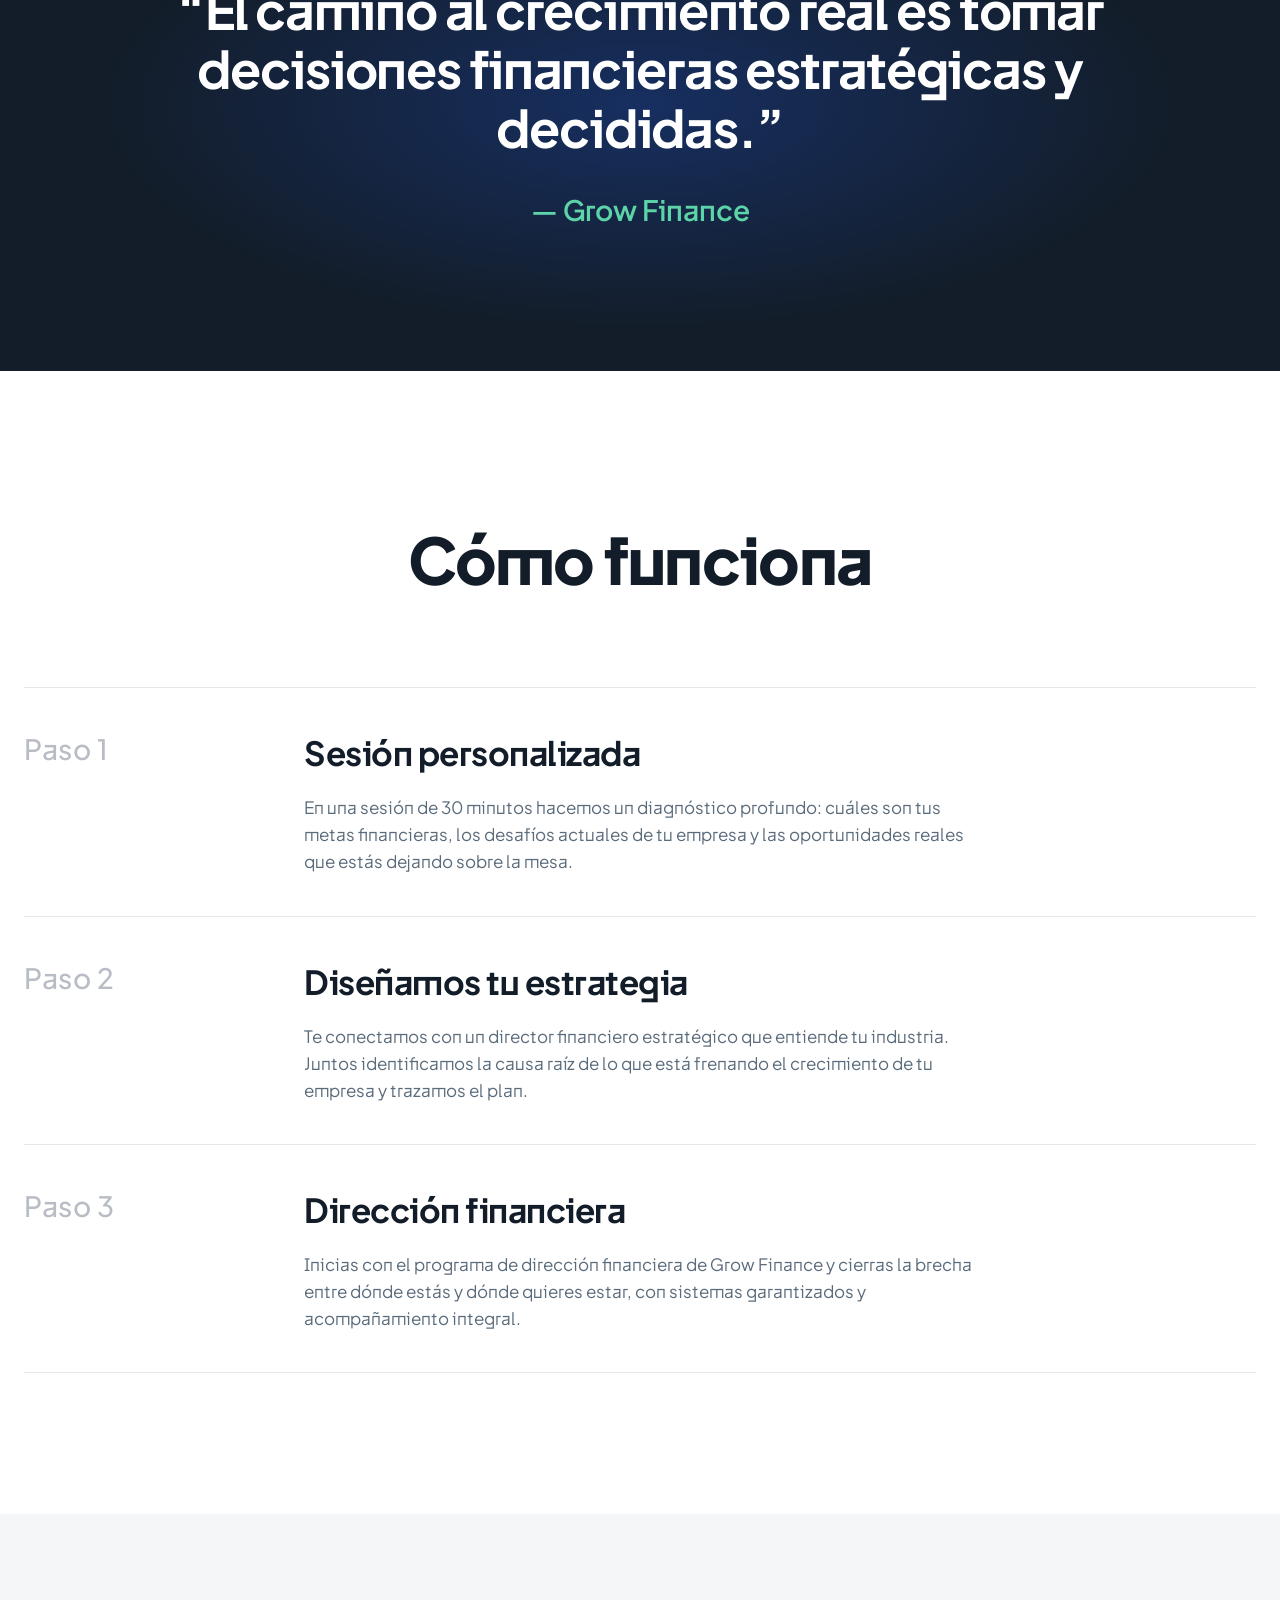
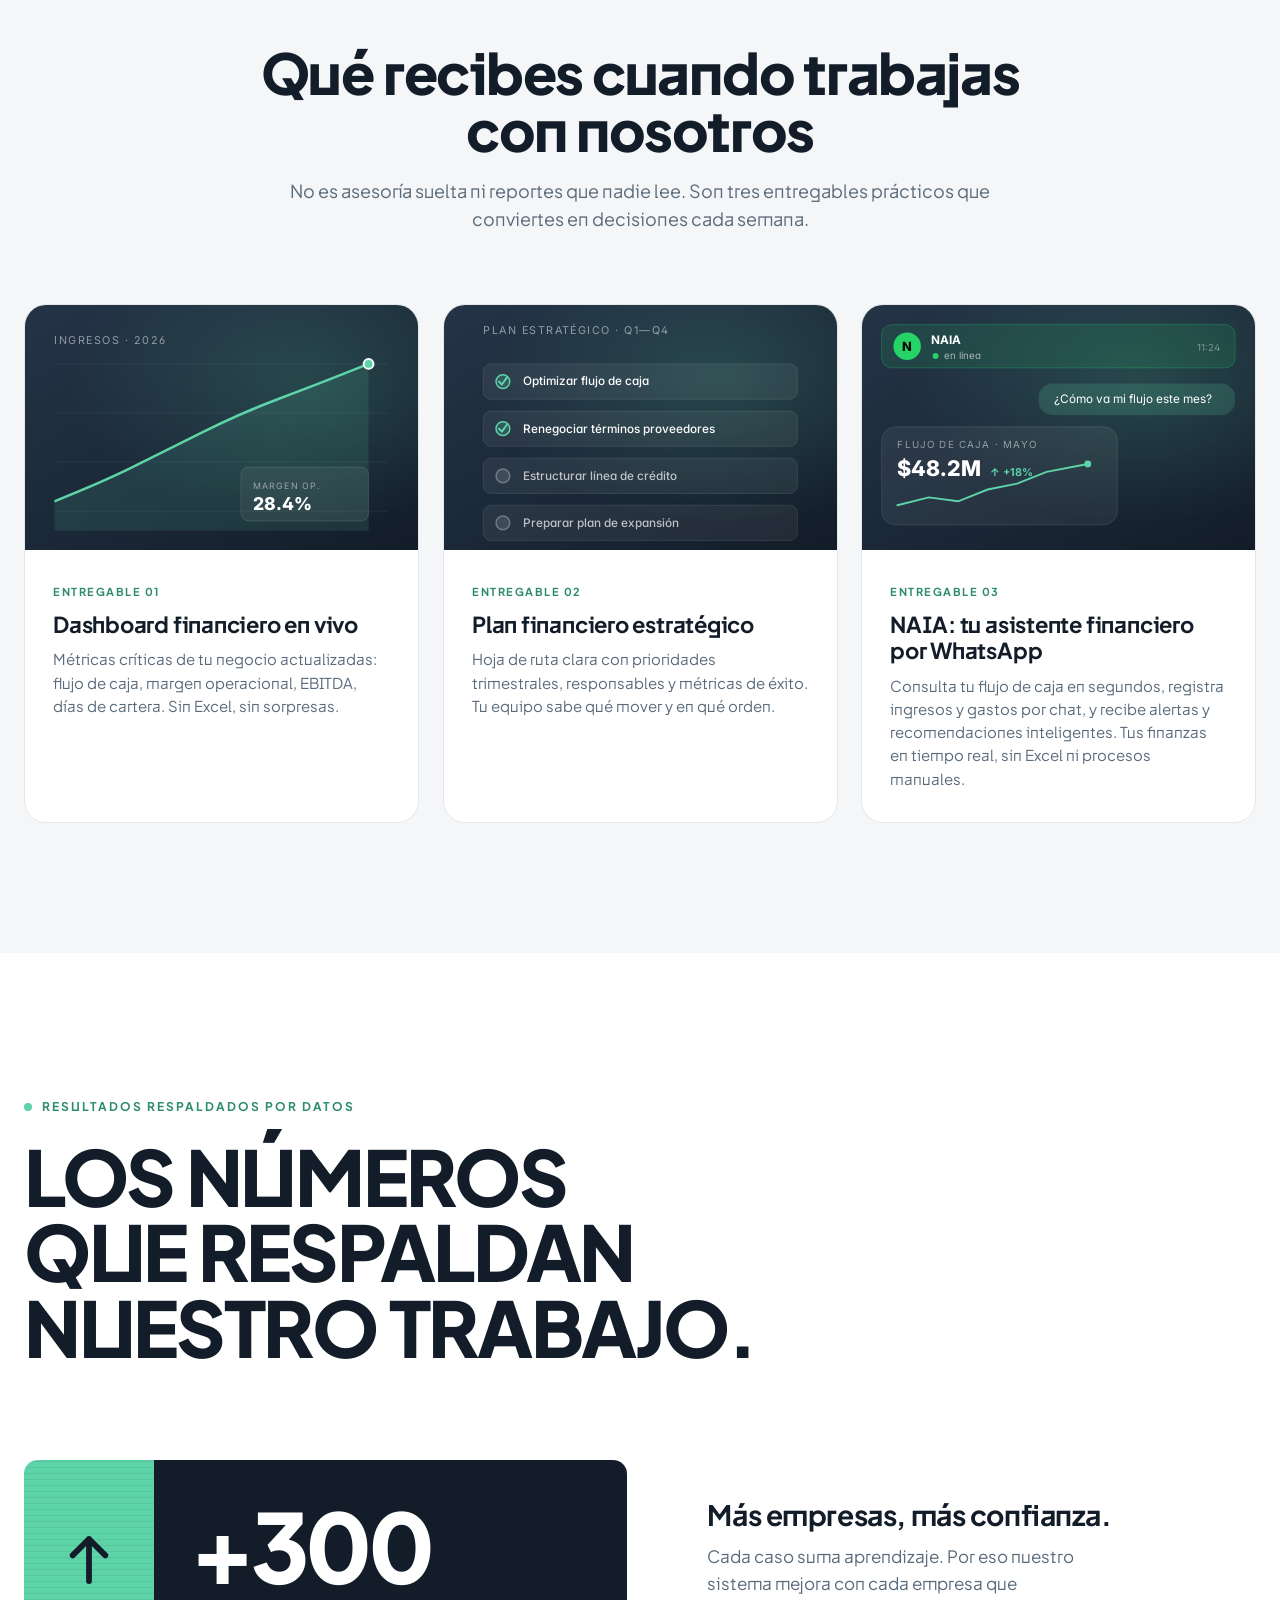
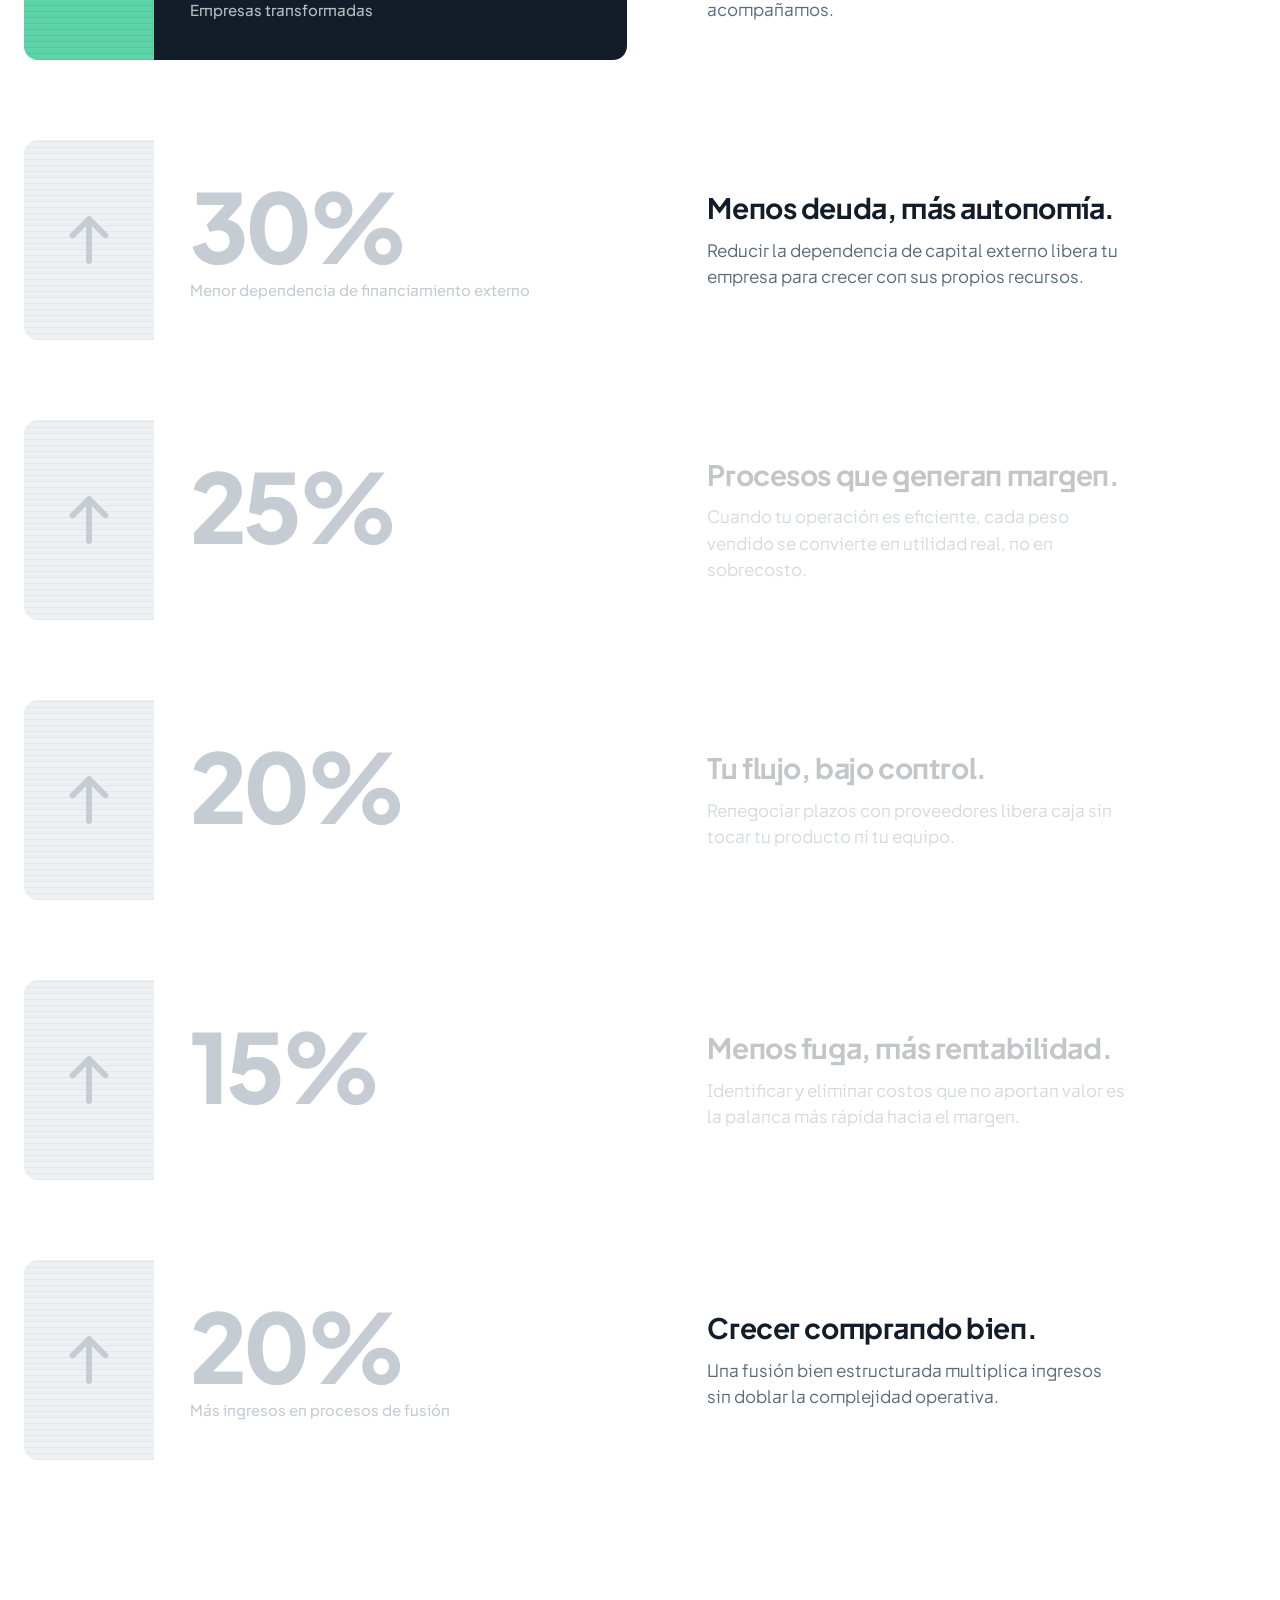
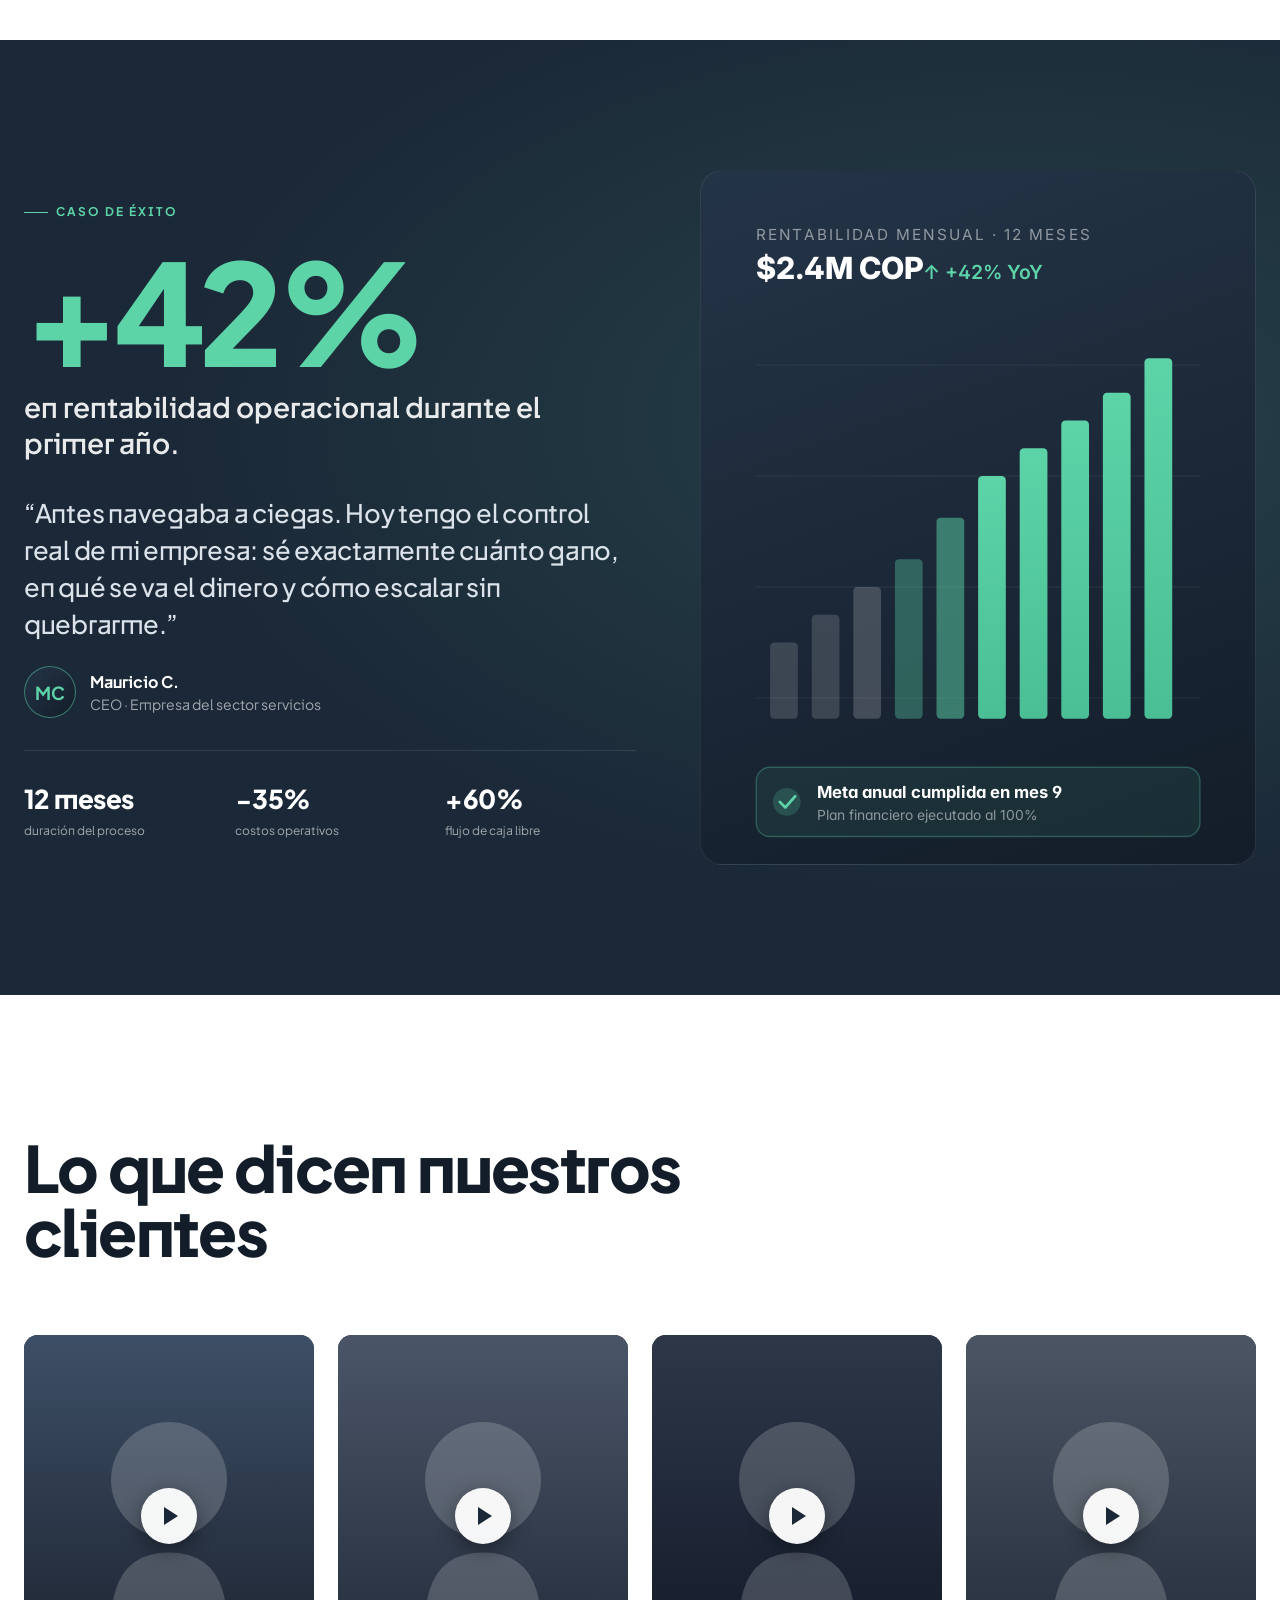
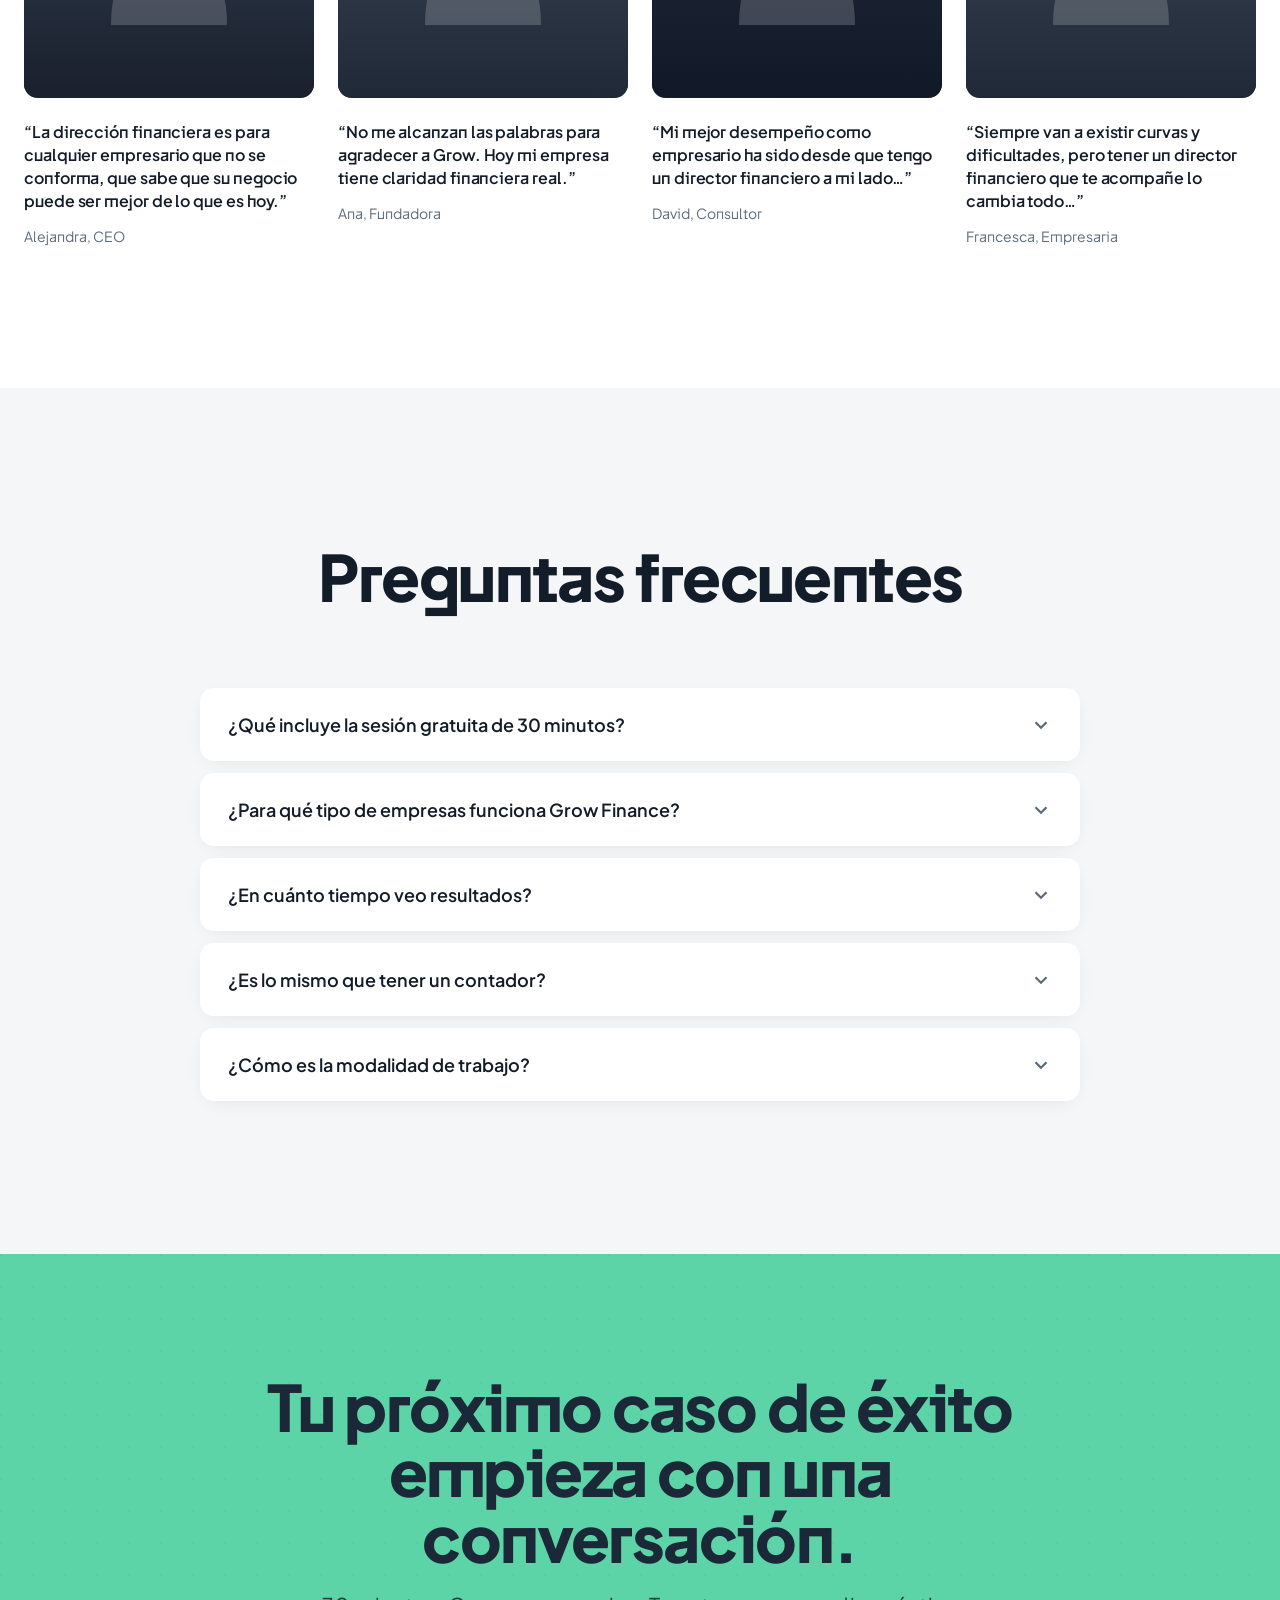
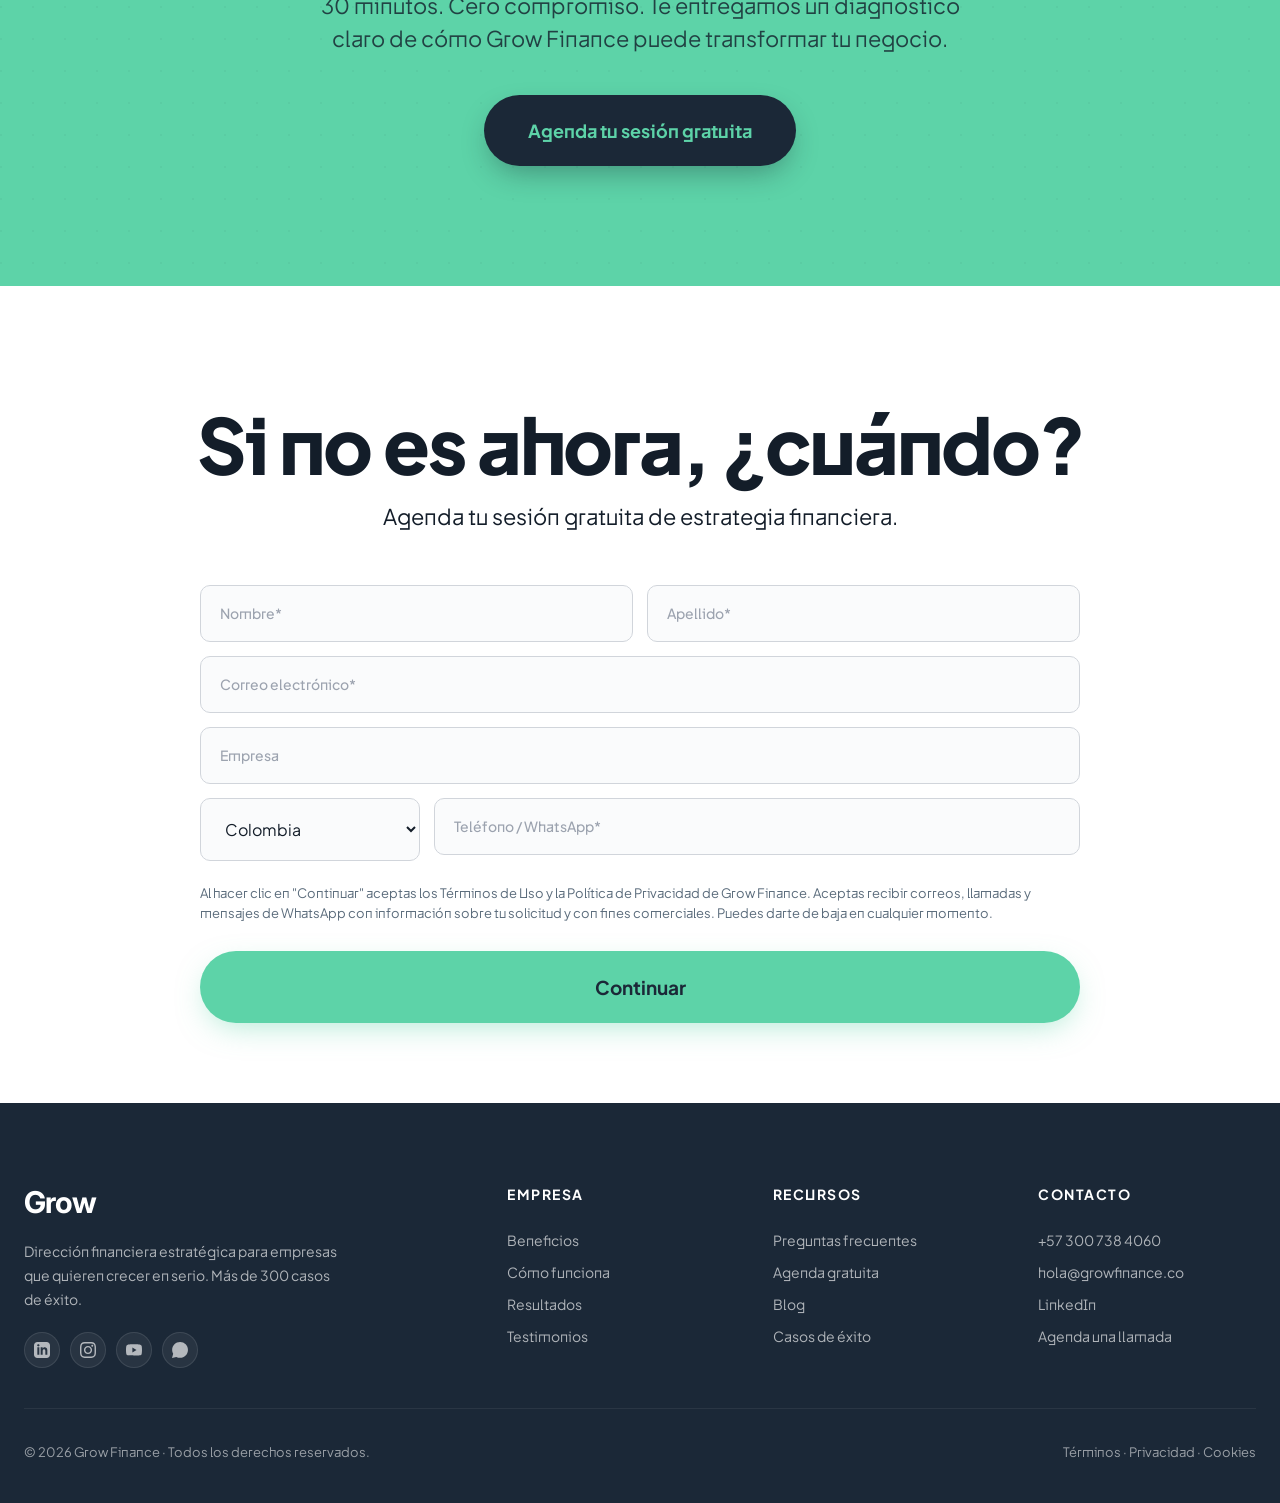
==== commit 50f1c294: "fix: stats v2 — ghost state with active row highlight on scroll, aligned columns" ====
--- a/index.html
+++ b/index.html
@@ -562,7 +562,7 @@
     font-weight: 500;
   }
 
-  /* ============ STATS V2 — Vertical Cards ============ */
+  /* ============ STATS V2 — Vertical Cards with Active Highlight ============ */
   .stats-v2 {
     padding: 140px 0;
     background: var(--white);
@@ -571,7 +571,7 @@
   }
   .stats-v2-head {
     max-width: 1280px;
-    margin: 0 auto 64px;
+    margin: 0 auto 56px;
     padding: 0 24px;
   }
   .stats-v2-eyebrow {
@@ -592,121 +592,97 @@
     border-radius: 50%;
   }
   .stats-v2 h2 {
-    font-size: clamp(48px, 6.5vw, 96px);
+    font-size: clamp(44px, 6vw, 88px);
     font-weight: 800;
-    line-height: 0.96;
+    line-height: 0.98;
     letter-spacing: -0.03em;
     text-transform: uppercase;
     color: var(--ink);
   }
-  .stats-v2-grid {
+  .stats-v2-list {
     max-width: 1280px;
     margin: 0 auto;
     padding: 0 24px;
+    display: flex;
+    flex-direction: column;
+  }
+  .stats-v2-row {
     display: grid;
     grid-template-columns: 1.1fr 1fr;
-    gap: 64px;
-    align-items: flex-start;
-  }
-  .stats-v2-cards {
-    display: flex;
-    flex-direction: column;
-    gap: 16px;
+    gap: 80px;
+    align-items: center;
+    min-height: 280px;
+    padding: 28px 0;
   }
   .stats-v2-card {
     display: grid;
-    grid-template-columns: 110px 1fr;
+    grid-template-columns: 130px 1fr;
     border-radius: var(--radius);
     overflow: hidden;
-    min-height: 220px;
-    transition: transform .35s cubic-bezier(0.22, 1, 0.36, 1);
-  }
-  .stats-v2-card:hover { transform: translateY(-4px); }
+    min-height: 200px;
+    transition: filter .5s ease;
+  }
   .stats-v2-card .card-arrow {
-    background: var(--green);
+    background: #EEF1F4;
     position: relative;
     overflow: hidden;
     display: flex;
     align-items: center;
     justify-content: center;
+    transition: background .5s ease;
   }
   .stats-v2-card .card-arrow::before {
     content: "";
     position: absolute; inset: 0;
     background-image: repeating-linear-gradient(
       0deg,
-      rgba(0,0,0,0.12) 0px,
-      rgba(0,0,0,0.12) 1px,
+      rgba(0,0,0,0.08) 0,
+      rgba(0,0,0,0.08) 1px,
       transparent 1px,
       transparent 6px
     );
-    opacity: .85;
+    opacity: .55;
+    transition: opacity .5s ease, background-image .5s ease;
   }
   .stats-v2-card .card-arrow svg {
     position: relative;
     z-index: 1;
-    width: 48px; height: 48px;
+    width: 56px; height: 56px;
+    color: #C5CCD3;
+    transition: color .5s ease;
   }
   .stats-v2-card .card-body {
-    background: var(--ink);
-    color: var(--white);
-    padding: 32px 36px;
+    background: transparent;
+    color: #C5CCD3;
+    padding: 28px 36px;
     display: flex;
     flex-direction: column;
     justify-content: center;
-    gap: 12px;
+    gap: 10px;
+    transition: background .5s ease, color .5s ease;
   }
   .stats-v2-card .card-num {
-    font-size: clamp(58px, 7vw, 96px);
+    font-size: clamp(60px, 7.5vw, 104px);
     font-weight: 800;
     line-height: 0.95;
-    letter-spacing: -0.04em;
+    letter-spacing: -0.045em;
+    transition: color .5s ease;
   }
   .stats-v2-card .card-lbl {
     font-size: 15px;
     font-weight: 500;
-    color: rgba(255,255,255,0.7);
     line-height: 1.35;
     max-width: 360px;
-  }
-  /* Color variants */
-  .stats-v2-card.v-light .card-arrow { background: #E8EEF4; }
-  .stats-v2-card.v-light .card-arrow::before {
-    background-image: repeating-linear-gradient(0deg, rgba(0,0,0,0.07) 0, rgba(0,0,0,0.07) 1px, transparent 1px, transparent 6px);
-  }
-  .stats-v2-card.v-light .card-arrow svg path,
-  .stats-v2-card.v-light .card-arrow svg polygon { fill: var(--ink); stroke: var(--ink); }
-  .stats-v2-card.v-light .card-body { background: var(--ink); }
-
-  .stats-v2-card.v-teal .card-arrow { background: var(--green); }
-  .stats-v2-card.v-teal .card-arrow svg path,
-  .stats-v2-card.v-teal .card-arrow svg polygon { fill: var(--ink); stroke: var(--ink); }
-  .stats-v2-card.v-teal .card-body { background: var(--ink); }
-
-  .stats-v2-card.v-dark .card-arrow {
-    background: #2A3B4F;
-  }
-  .stats-v2-card.v-dark .card-arrow::before {
-    background-image: repeating-linear-gradient(0deg, rgba(255,255,255,0.06) 0, rgba(255,255,255,0.06) 1px, transparent 1px, transparent 6px);
-  }
-  .stats-v2-card.v-dark .card-arrow svg path,
-  .stats-v2-card.v-dark .card-arrow svg polygon { fill: var(--green); stroke: var(--green); }
-  .stats-v2-card.v-dark .card-body { background: var(--night); }
-
-  .stats-v2-aside {
-    position: sticky;
-    top: 120px;
-    align-self: start;
-    padding-top: 20px;
-  }
-  .stats-v2-aside .aside-block {
-    margin-bottom: 240px;
-    opacity: 0.35;
-    transition: opacity .4s ease;
-  }
-  .stats-v2-aside .aside-block:last-child { margin-bottom: 0; }
-  .stats-v2-aside .aside-block.active { opacity: 1; }
-  .stats-v2-aside .aside-block h3 {
+    opacity: 0;
+    transition: opacity .5s ease, color .5s ease;
+  }
+
+  /* Right column: description aligned per row */
+  .aside-block {
+    transition: opacity .5s ease;
+    opacity: 0.25;
+  }
+  .aside-block h3 {
     font-size: clamp(22px, 2.2vw, 30px);
     font-weight: 700;
     line-height: 1.2;
@@ -714,12 +690,21 @@
     margin-bottom: 12px;
     color: var(--ink);
   }
-  .stats-v2-aside .aside-block p {
+  .aside-block p {
     font-size: 17px;
     color: var(--muted);
     line-height: 1.55;
     max-width: 420px;
   }
+
+  /* ACTIVE state — row highlighted */
+  .stats-v2-row.active .stats-v2-card .card-arrow { background: var(--green); }
+  .stats-v2-row.active .stats-v2-card .card-arrow::before { opacity: .9; }
+  .stats-v2-row.active .stats-v2-card .card-arrow svg { color: var(--ink); }
+  .stats-v2-row.active .stats-v2-card .card-body { background: var(--ink); color: var(--white); }
+  .stats-v2-row.active .stats-v2-card .card-num { color: var(--white); }
+  .stats-v2-row.active .stats-v2-card .card-lbl { opacity: 1; color: rgba(255,255,255,0.7); }
+  .stats-v2-row.active .aside-block { opacity: 1; }
 
   /* ============ TESTIMONIALS ============ */
   .testimonials-section { padding: 140px 0; }
@@ -1349,9 +1334,8 @@
     .nav-links { display: none; }
     .nav-cta-outline { display: none; }
     .nav-cta { padding: 10px 18px; font-size: 13px; }
-    .stats-v2-grid { grid-template-columns: 1fr; gap: 40px; }
-    .stats-v2-aside { position: static; }
-    .stats-v2-aside .aside-block { margin-bottom: 32px; opacity: 1; }
+    .stats-v2-row { grid-template-columns: 1fr; gap: 20px; min-height: auto; padding: 20px 0; }
+    .stats-v2-row .aside-block { opacity: 1; }
     .stats-v2 h2 { font-size: clamp(40px, 8vw, 64px); }
     .section, .features-section, .stats-section, .quote-section, .how-section, .testimonials-section, .faq-section, .form-section, .showcase-section, .case-section, .final-cta-section, .press { padding: 72px 0; }
     .press { padding: 32px 0 40px; }
@@ -1836,9 +1820,9 @@
     <span class="stats-v2-eyebrow">Resultados respaldados por datos</span>
     <h2>Los números<br>que respaldan<br>nuestro trabajo.</h2>
   </div>
-  <div class="stats-v2-grid">
-    <div class="stats-v2-cards">
-      <div class="stats-v2-card v-teal reveal" data-aside="0">
+  <div class="stats-v2-list">
+    <article class="stats-v2-row reveal">
+      <div class="stats-v2-card">
         <div class="card-arrow">
           <svg viewBox="0 0 48 48" aria-hidden="true">
             <path d="M24 6 L24 42 M10 20 L24 6 L38 20" stroke="currentColor" stroke-width="5" fill="none" stroke-linecap="round" stroke-linejoin="round"/>
@@ -1849,7 +1833,13 @@
           <div class="card-lbl">Empresas transformadas</div>
         </div>
       </div>
-      <div class="stats-v2-card v-dark reveal" data-aside="1">
+      <div class="aside-block">
+        <h3>Más empresas, más confianza.</h3>
+        <p>Cada caso suma aprendizaje. Por eso nuestro sistema mejora con cada empresa que acompañamos.</p>
+      </div>
+    </article>
+    <article class="stats-v2-row reveal">
+      <div class="stats-v2-card">
         <div class="card-arrow">
           <svg viewBox="0 0 48 48" aria-hidden="true">
             <path d="M24 6 L24 42 M10 20 L24 6 L38 20" stroke="currentColor" stroke-width="5" fill="none" stroke-linecap="round" stroke-linejoin="round"/>
@@ -1860,7 +1850,13 @@
           <div class="card-lbl">Menor dependencia de financiamiento externo</div>
         </div>
       </div>
-      <div class="stats-v2-card v-light reveal" data-aside="2">
+      <div class="aside-block">
+        <h3>Menos deuda, más autonomía.</h3>
+        <p>Reducir la dependencia de capital externo libera tu empresa para crecer con sus propios recursos.</p>
+      </div>
+    </article>
+    <article class="stats-v2-row reveal">
+      <div class="stats-v2-card">
         <div class="card-arrow">
           <svg viewBox="0 0 48 48" aria-hidden="true">
             <path d="M24 6 L24 42 M10 20 L24 6 L38 20" stroke="currentColor" stroke-width="5" fill="none" stroke-linecap="round" stroke-linejoin="round"/>
@@ -1871,7 +1867,13 @@
           <div class="card-lbl">Mejora en eficiencia operativa</div>
         </div>
       </div>
-      <div class="stats-v2-card v-dark reveal" data-aside="3">
+      <div class="aside-block">
+        <h3>Procesos que generan margen.</h3>
+        <p>Cuando tu operación es eficiente, cada peso vendido se convierte en utilidad real, no en sobrecosto.</p>
+      </div>
+    </article>
+    <article class="stats-v2-row reveal">
+      <div class="stats-v2-card">
         <div class="card-arrow">
           <svg viewBox="0 0 48 48" aria-hidden="true">
             <path d="M24 6 L24 42 M10 20 L24 6 L38 20" stroke="currentColor" stroke-width="5" fill="none" stroke-linecap="round" stroke-linejoin="round"/>
@@ -1882,7 +1884,13 @@
           <div class="card-lbl">Mejores términos de pago con proveedores</div>
         </div>
       </div>
-      <div class="stats-v2-card v-teal reveal" data-aside="4">
+      <div class="aside-block">
+        <h3>Tu flujo, bajo control.</h3>
+        <p>Renegociar plazos con proveedores libera caja sin tocar tu producto ni tu equipo.</p>
+      </div>
+    </article>
+    <article class="stats-v2-row reveal">
+      <div class="stats-v2-card">
         <div class="card-arrow">
           <svg viewBox="0 0 48 48" aria-hidden="true">
             <path d="M24 6 L24 42 M10 20 L24 6 L38 20" stroke="currentColor" stroke-width="5" fill="none" stroke-linecap="round" stroke-linejoin="round"/>
@@ -1893,7 +1901,13 @@
           <div class="card-lbl">Reducción de costos operativos</div>
         </div>
       </div>
-      <div class="stats-v2-card v-dark reveal" data-aside="5">
+      <div class="aside-block">
+        <h3>Menos fuga, más rentabilidad.</h3>
+        <p>Identificar y eliminar costos que no aportan valor es la palanca más rápida hacia el margen.</p>
+      </div>
+    </article>
+    <article class="stats-v2-row reveal">
+      <div class="stats-v2-card">
         <div class="card-arrow">
           <svg viewBox="0 0 48 48" aria-hidden="true">
             <path d="M24 6 L24 42 M10 20 L24 6 L38 20" stroke="currentColor" stroke-width="5" fill="none" stroke-linecap="round" stroke-linejoin="round"/>
@@ -1904,33 +1918,11 @@
           <div class="card-lbl">Más ingresos en procesos de fusión</div>
         </div>
       </div>
-    </div>
-    <div class="stats-v2-aside">
-      <div class="aside-block" data-index="0">
-        <h3>Más empresas, más confianza.</h3>
-        <p>Cada caso suma aprendizaje. Por eso nuestro sistema mejora con cada empresa que acompañamos.</p>
-      </div>
-      <div class="aside-block" data-index="1">
-        <h3>Menos deuda, más autonomía.</h3>
-        <p>Reducir la dependencia de capital externo libera tu empresa para crecer con sus propios recursos.</p>
-      </div>
-      <div class="aside-block" data-index="2">
-        <h3>Procesos que generan margen.</h3>
-        <p>Cuando tu operación es eficiente, cada peso vendido se convierte en utilidad real, no en sobrecosto.</p>
-      </div>
-      <div class="aside-block" data-index="3">
-        <h3>Tu flujo, bajo control.</h3>
-        <p>Renegociar plazos con proveedores libera caja sin tocar tu producto ni tu equipo.</p>
-      </div>
-      <div class="aside-block" data-index="4">
-        <h3>Menos fuga, más rentabilidad.</h3>
-        <p>Identificar y eliminar costos que no aportan valor es la palanca más rápida hacia el margen.</p>
-      </div>
-      <div class="aside-block" data-index="5">
+      <div class="aside-block">
         <h3>Crecer comprando bien.</h3>
         <p>Una fusión bien estructurada multiplica ingresos sin doblar la complejidad operativa.</p>
       </div>
-    </div>
+    </article>
   </div>
 </section>
 
@@ -2346,25 +2338,32 @@
     }
   }, { passive: true });
 
-  // ====== Stats v2: sync aside descriptions with active card ======
-  const statCards = document.querySelectorAll('.stats-v2-card');
-  const asideBlocks = document.querySelectorAll('.stats-v2-aside .aside-block');
-  if (statCards.length && asideBlocks.length) {
-    const setActive = (index) => {
-      asideBlocks.forEach(b => b.classList.remove('active'));
-      const target = asideBlocks[index];
-      if (target) target.classList.add('active');
-    };
-    const cardIO = new IntersectionObserver((entries) => {
-      entries.forEach(e => {
-        if (e.isIntersecting && e.intersectionRatio > 0.55) {
-          const idx = parseInt(e.target.dataset.aside, 10);
-          if (!isNaN(idx)) setActive(idx);
+  // ====== Stats v2: highlight the row most centered in the viewport ======
+  const statRows = document.querySelectorAll('.stats-v2-row');
+  if (statRows.length) {
+    const setActiveRow = () => {
+      const vpCenter = window.innerHeight / 2;
+      let bestIdx = 0;
+      let bestDist = Infinity;
+      statRows.forEach((row, i) => {
+        const rect = row.getBoundingClientRect();
+        const rowCenter = rect.top + rect.height / 2;
+        const dist = Math.abs(rowCenter - vpCenter);
+        if (dist < bestDist) {
+          bestDist = dist;
+          bestIdx = i;
         }
       });
-    }, { rootMargin: '-30% 0px -30% 0px', threshold: [0.55, 0.75] });
-    statCards.forEach(c => cardIO.observe(c));
-    setActive(0);
+      statRows.forEach((r, i) => r.classList.toggle('active', i === bestIdx));
+    };
+    let rowTick = false;
+    document.addEventListener('scroll', () => {
+      if (!rowTick) {
+        requestAnimationFrame(() => { setActiveRow(); rowTick = false; });
+        rowTick = true;
+      }
+    }, { passive: true });
+    setActiveRow();
   }
 
   // ====== FAQ accordion ======
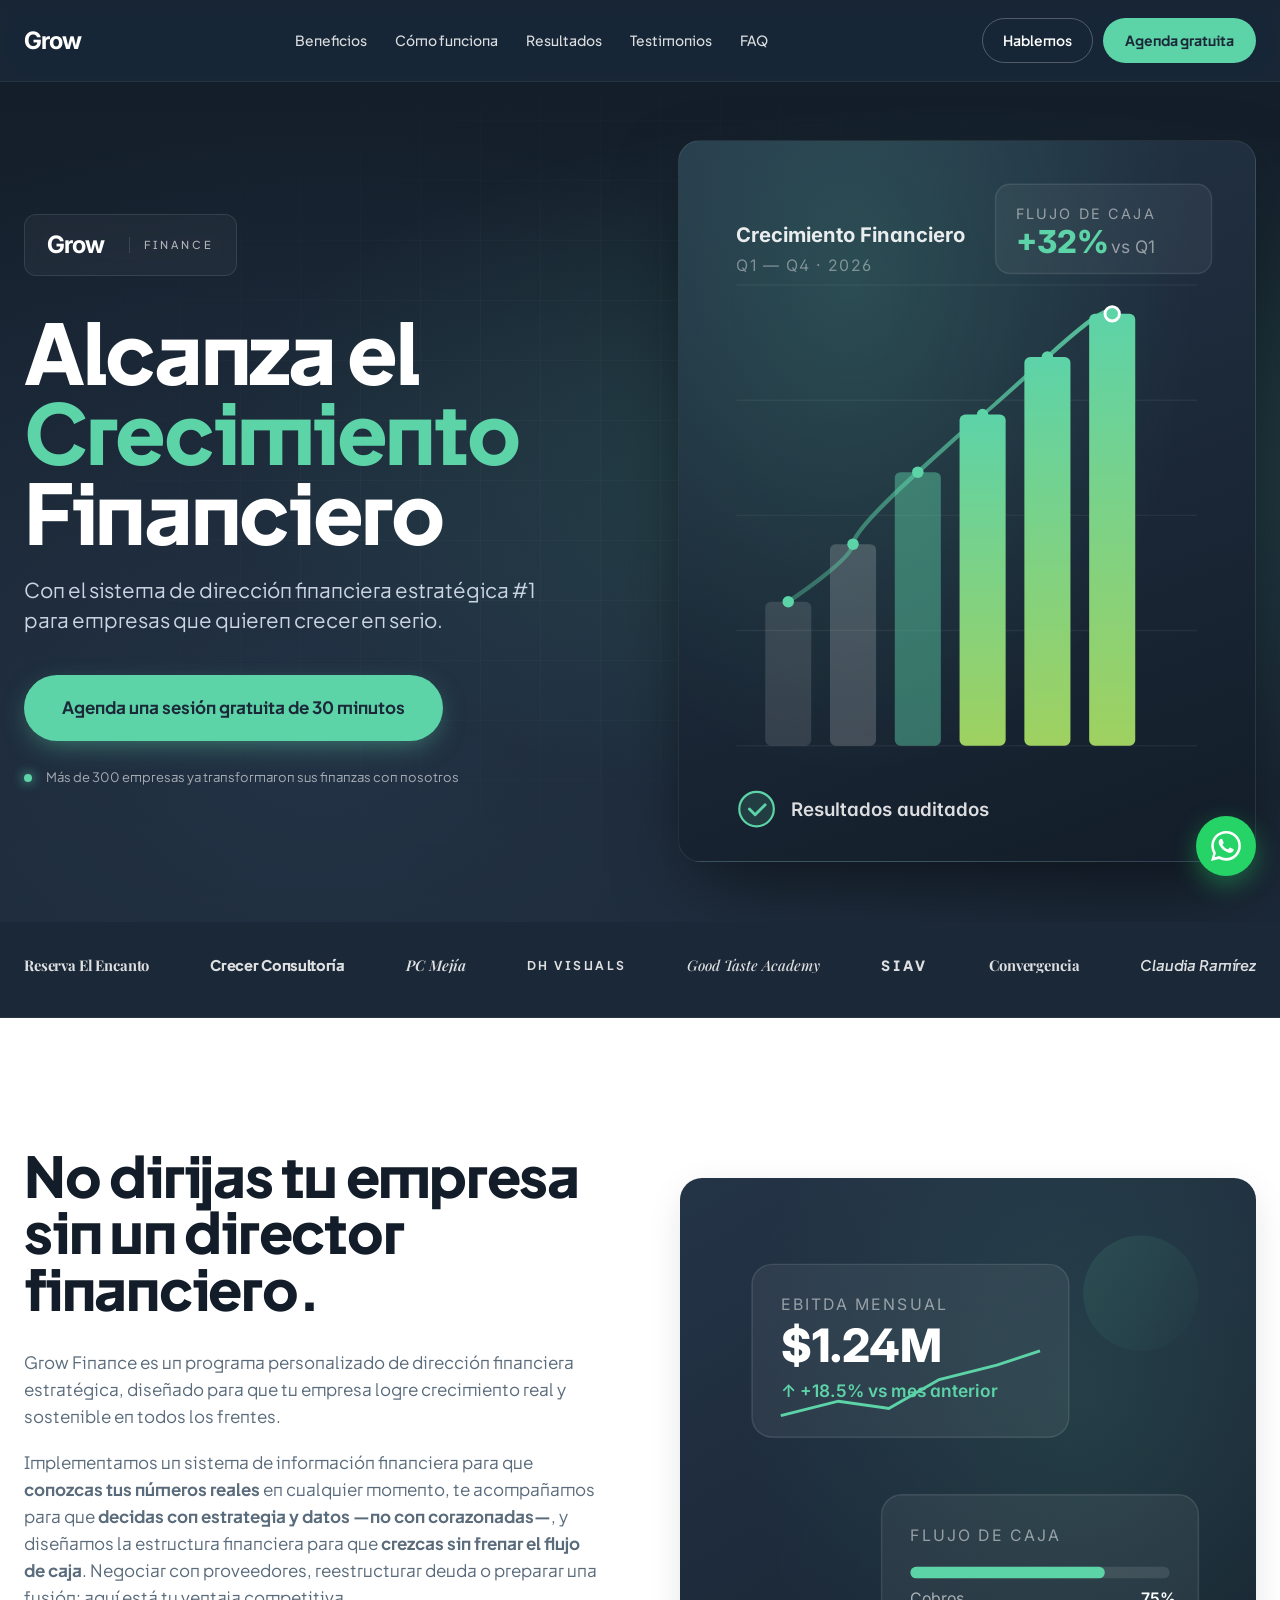
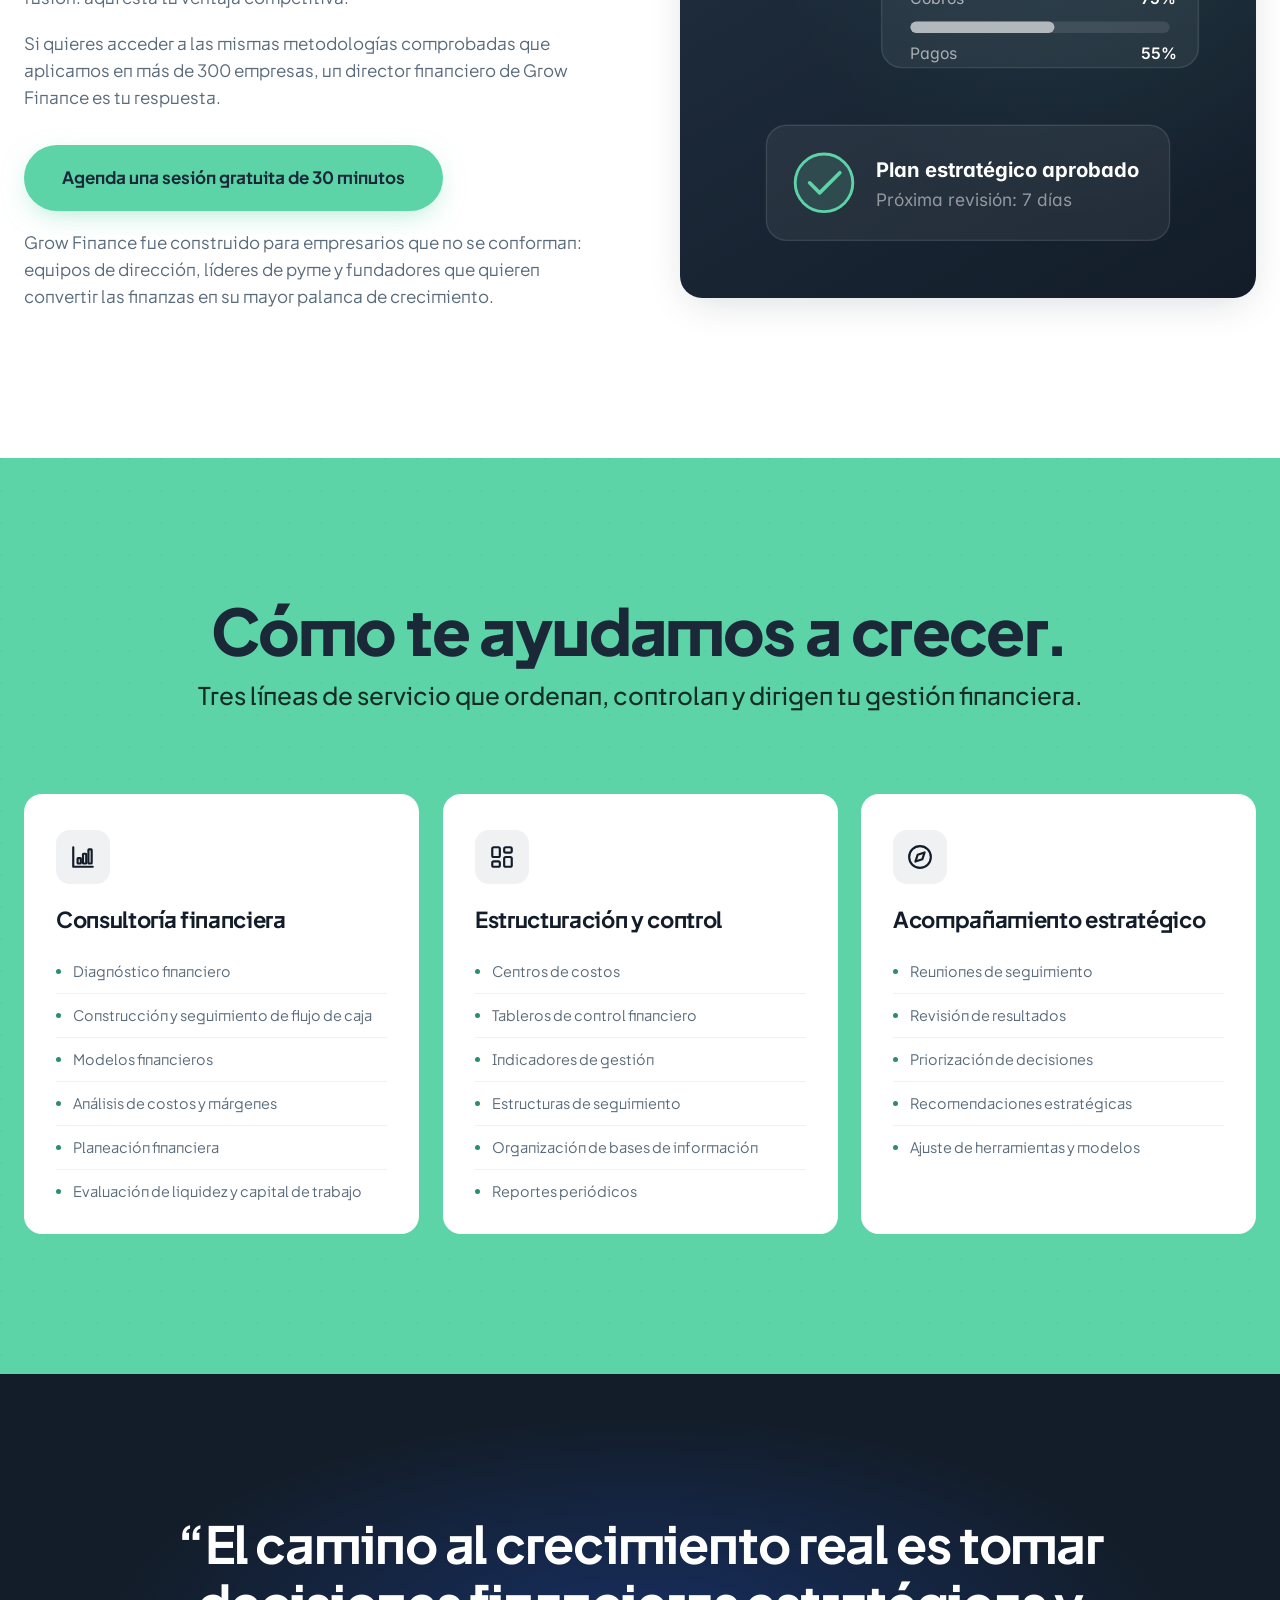
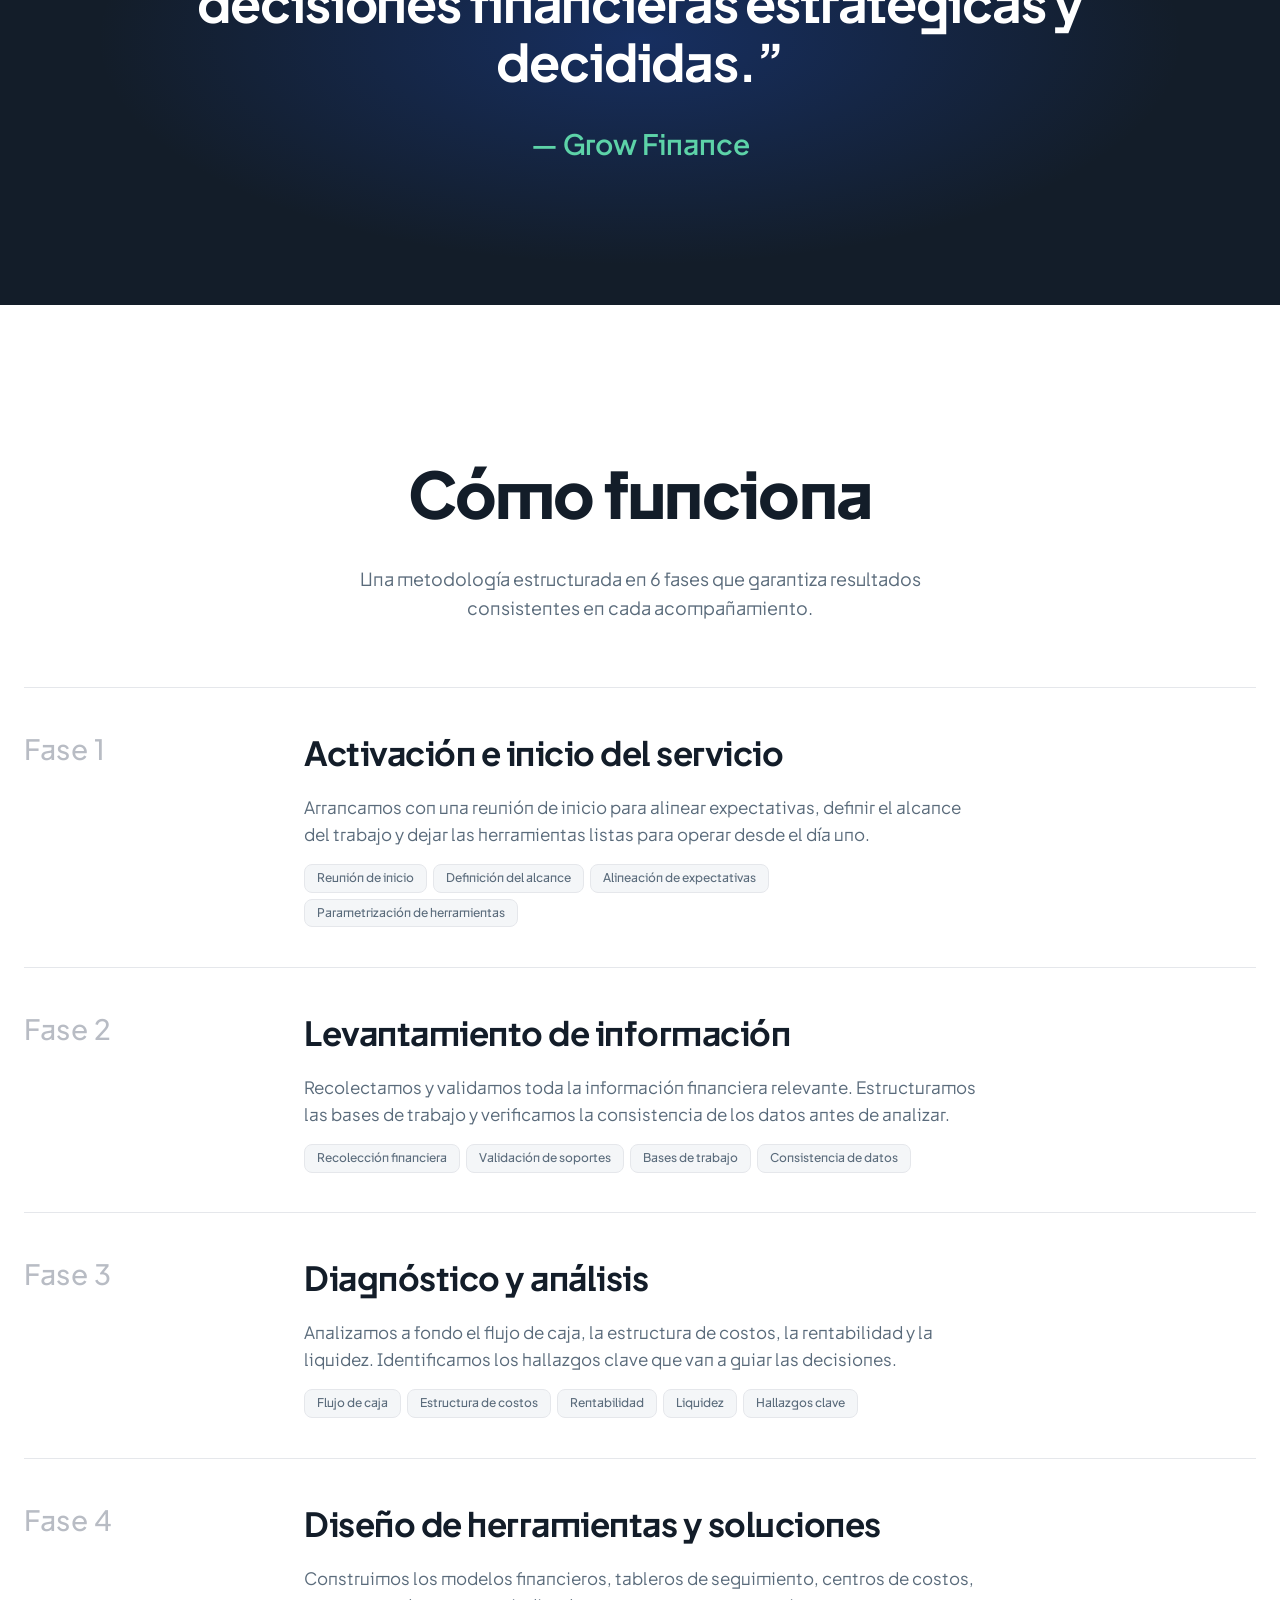
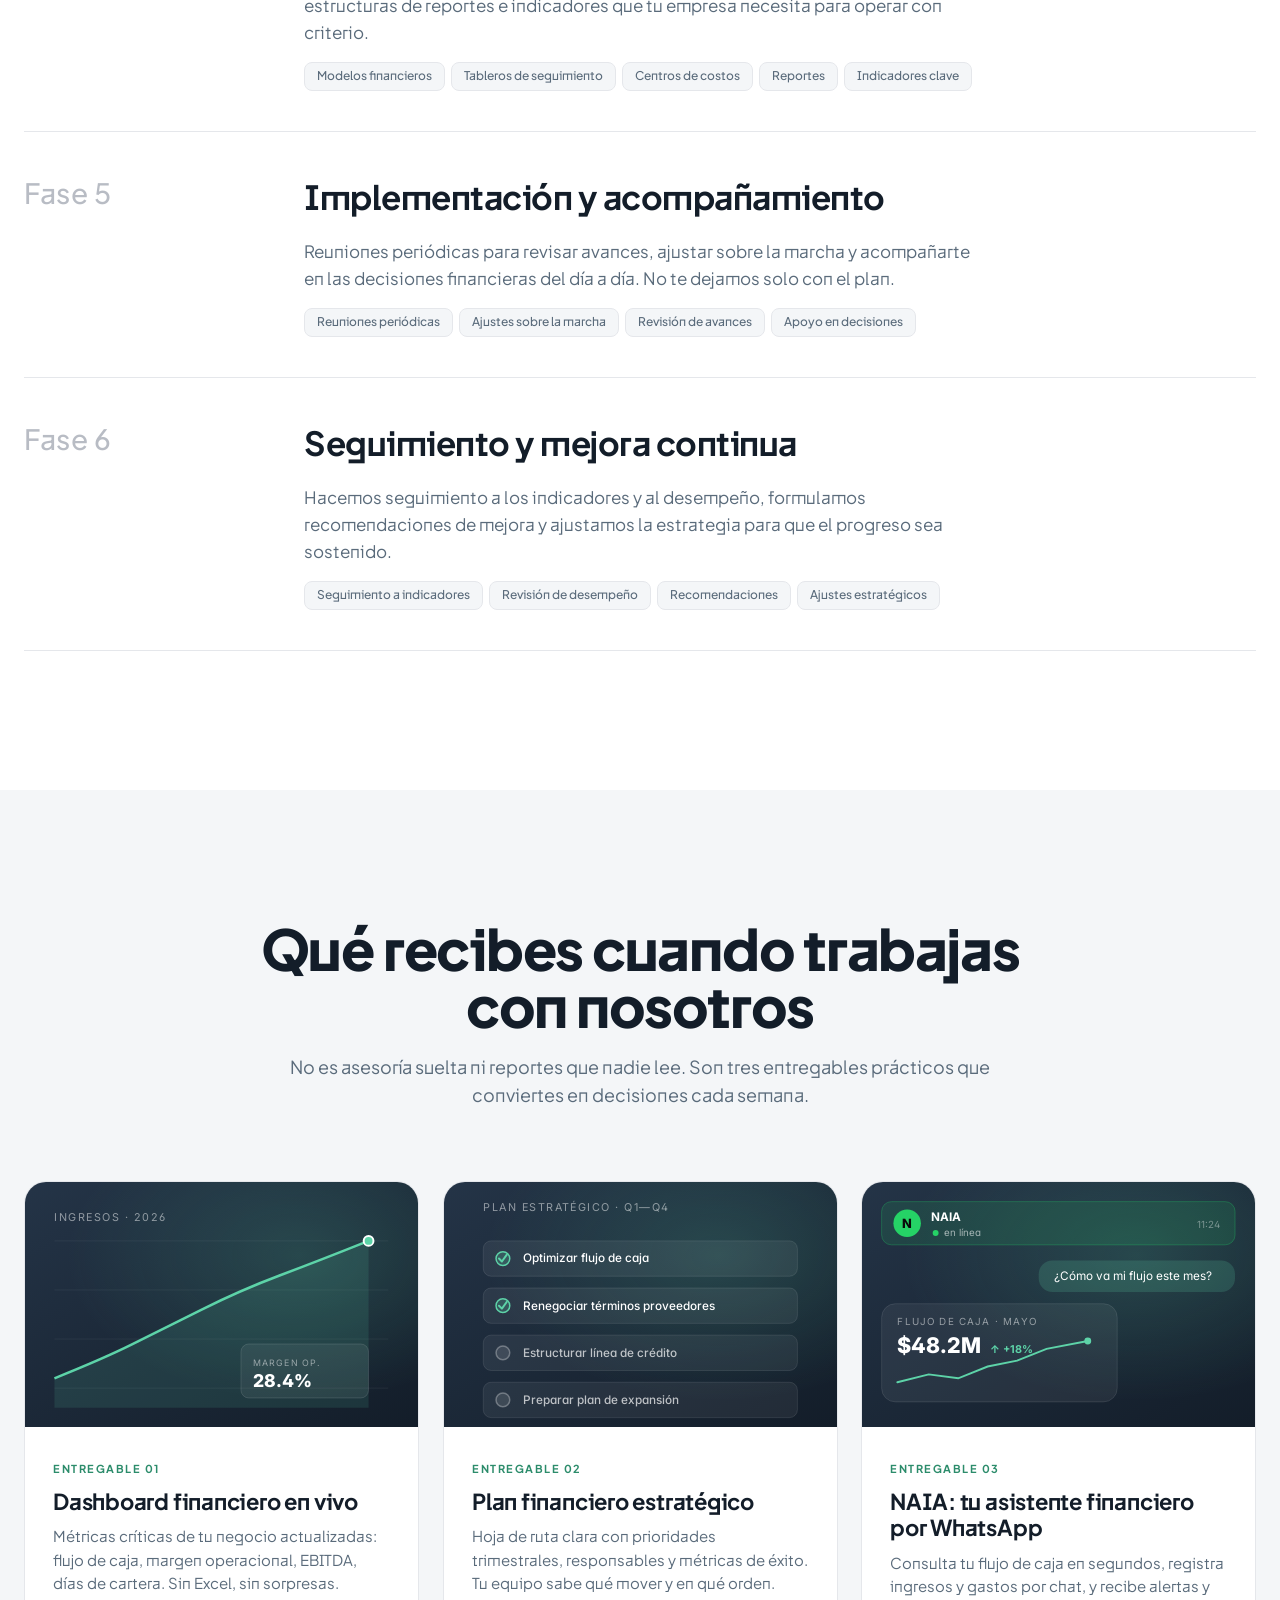
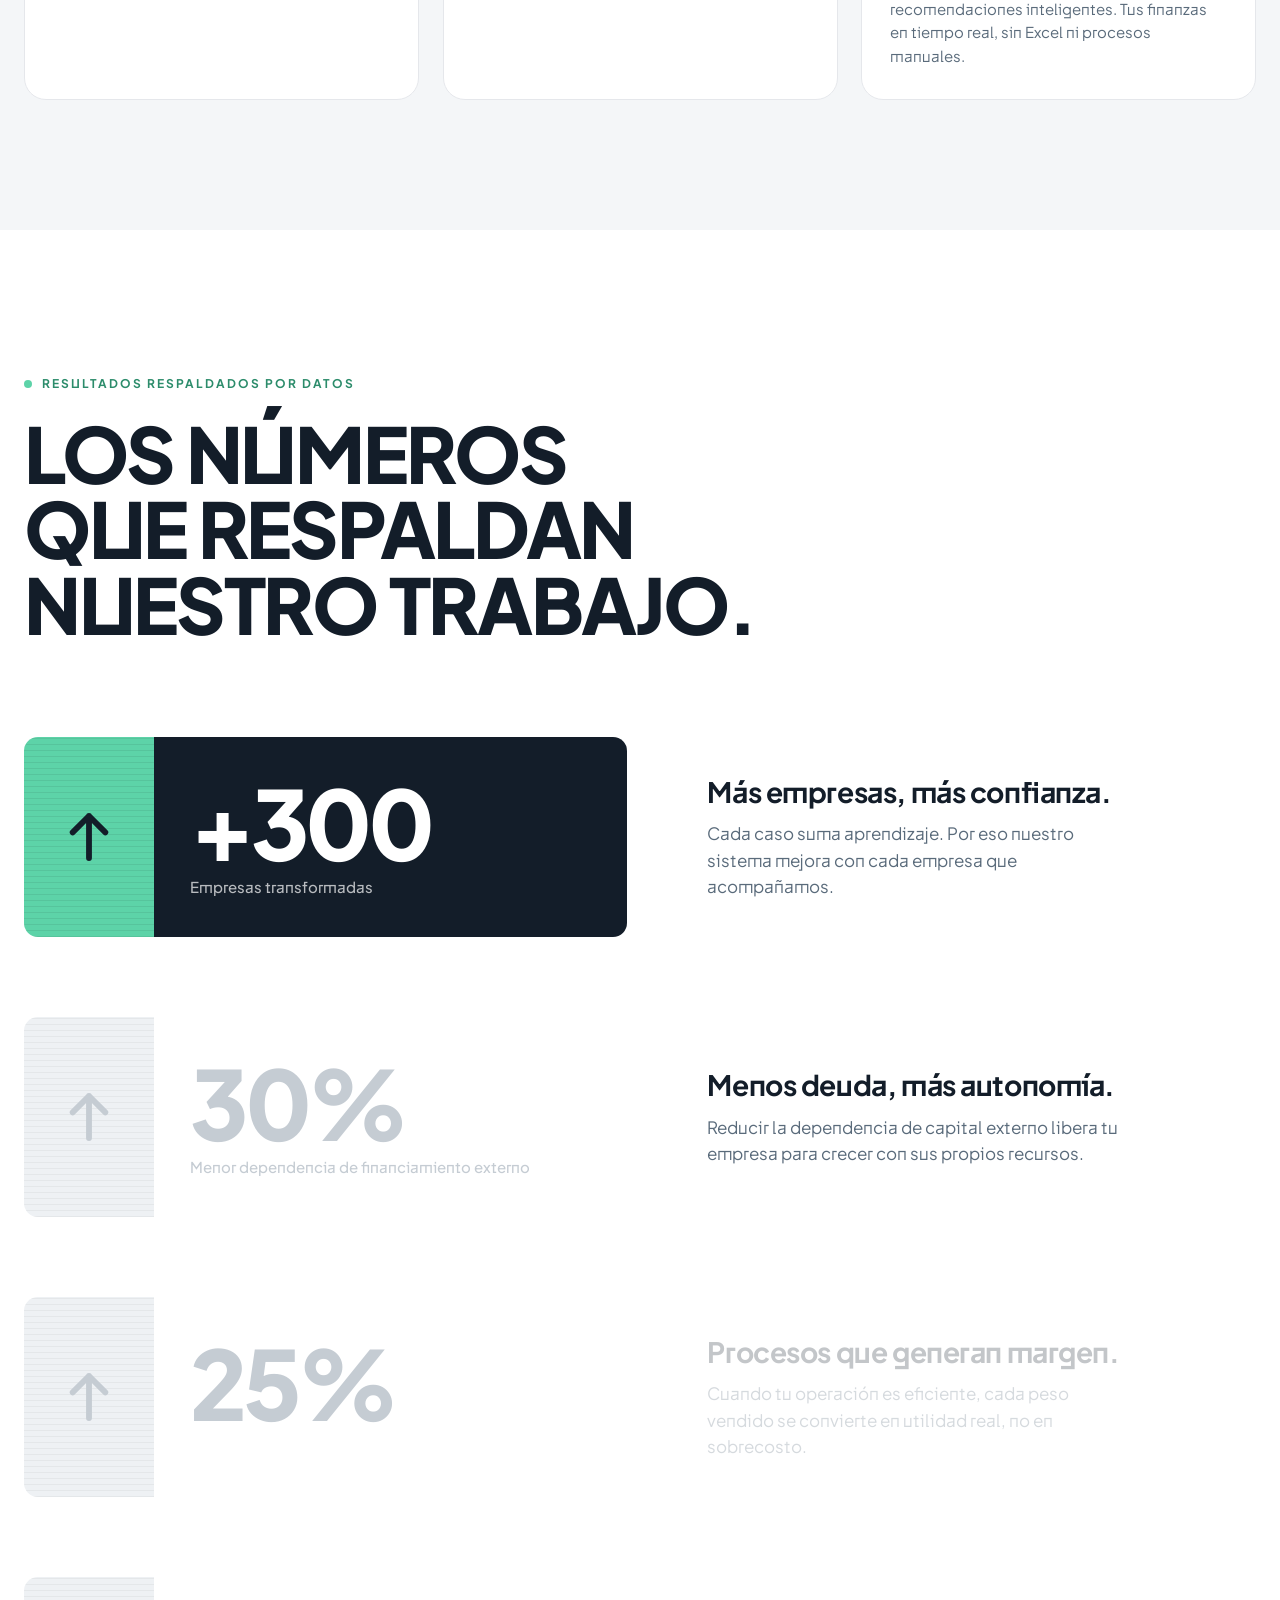
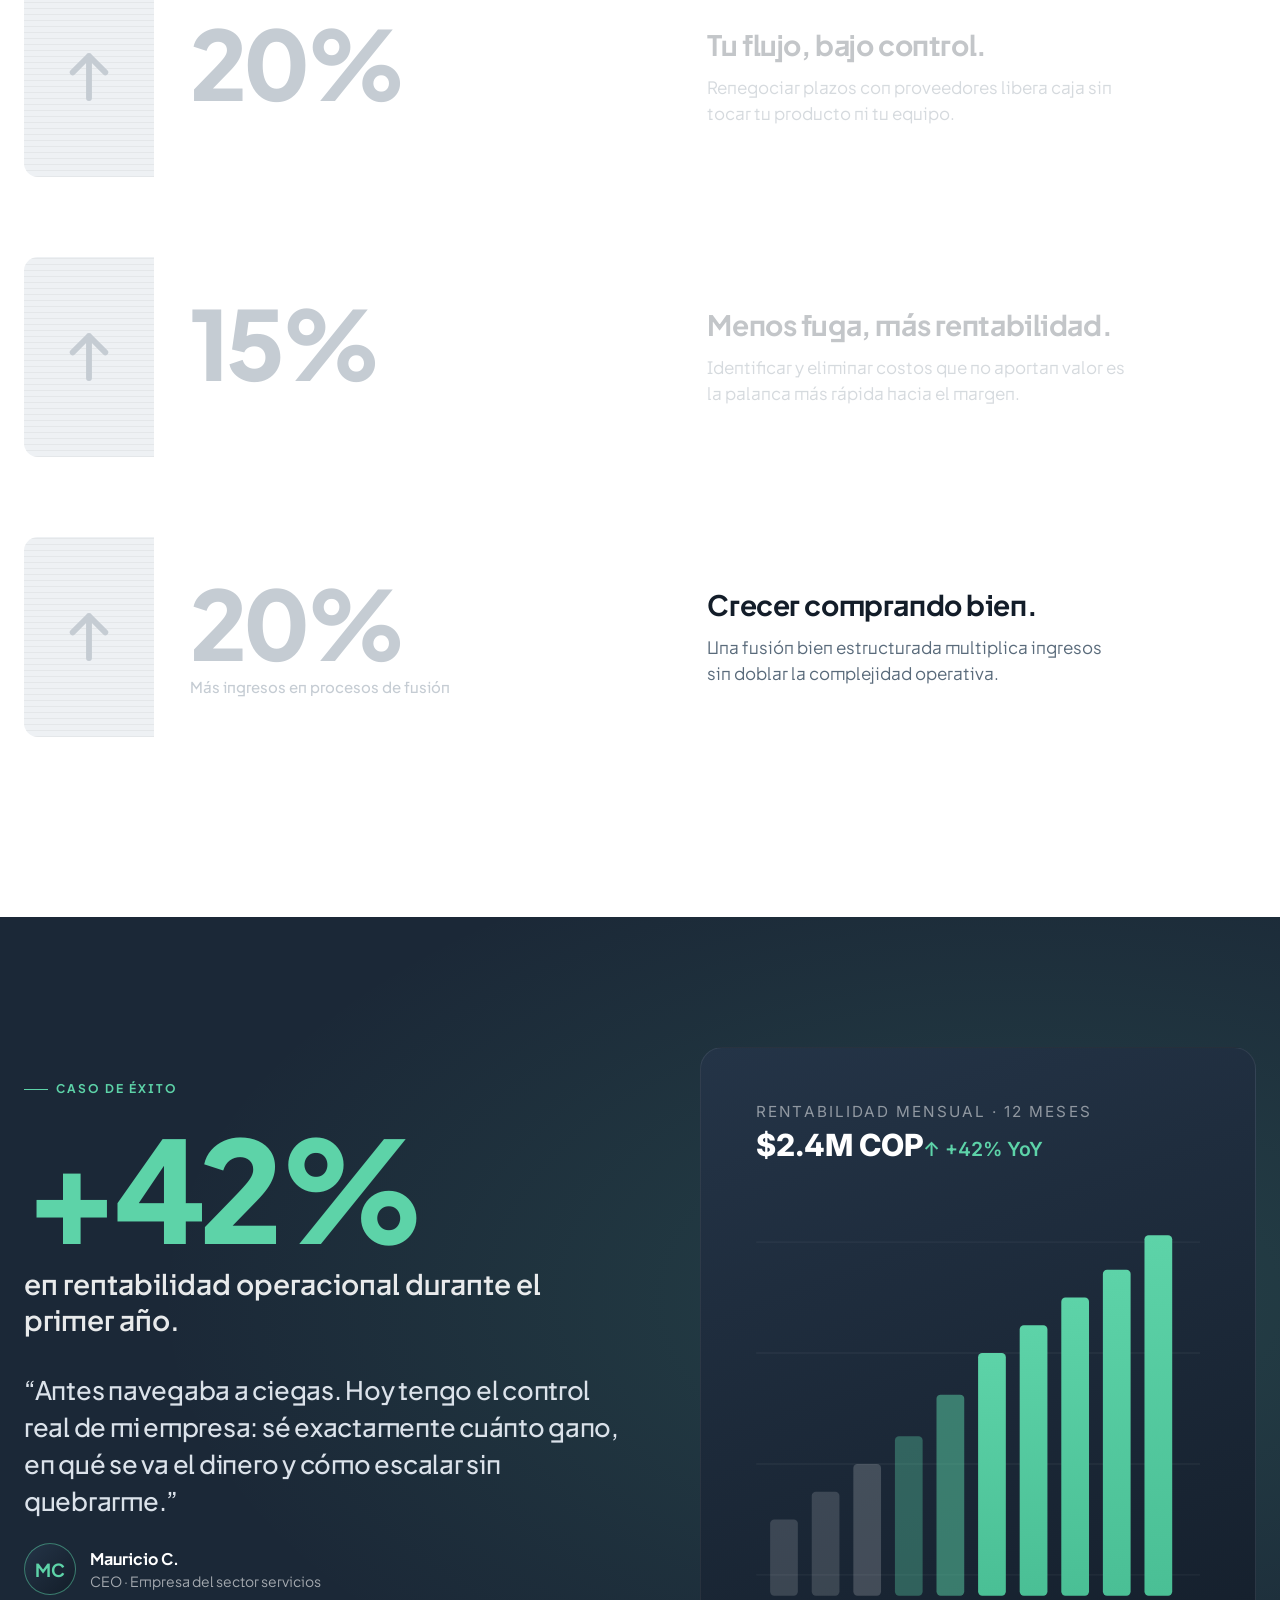
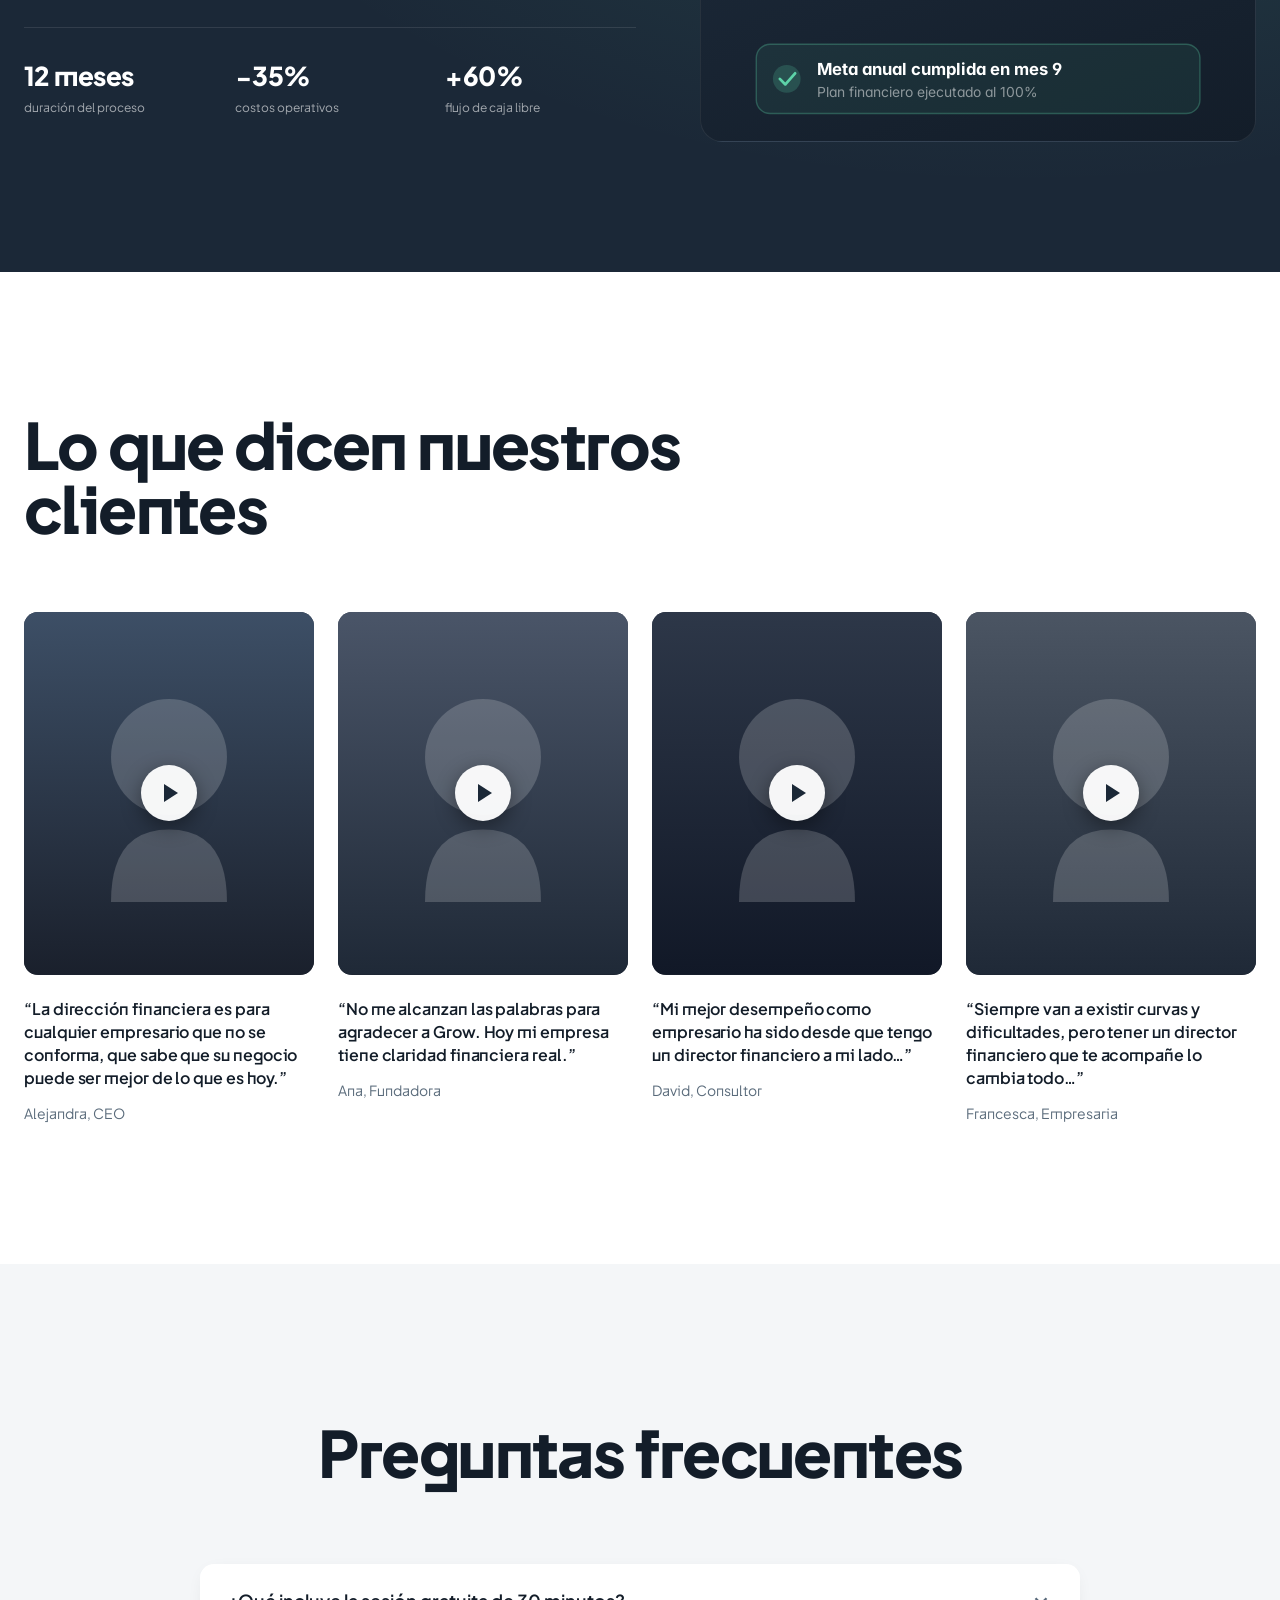
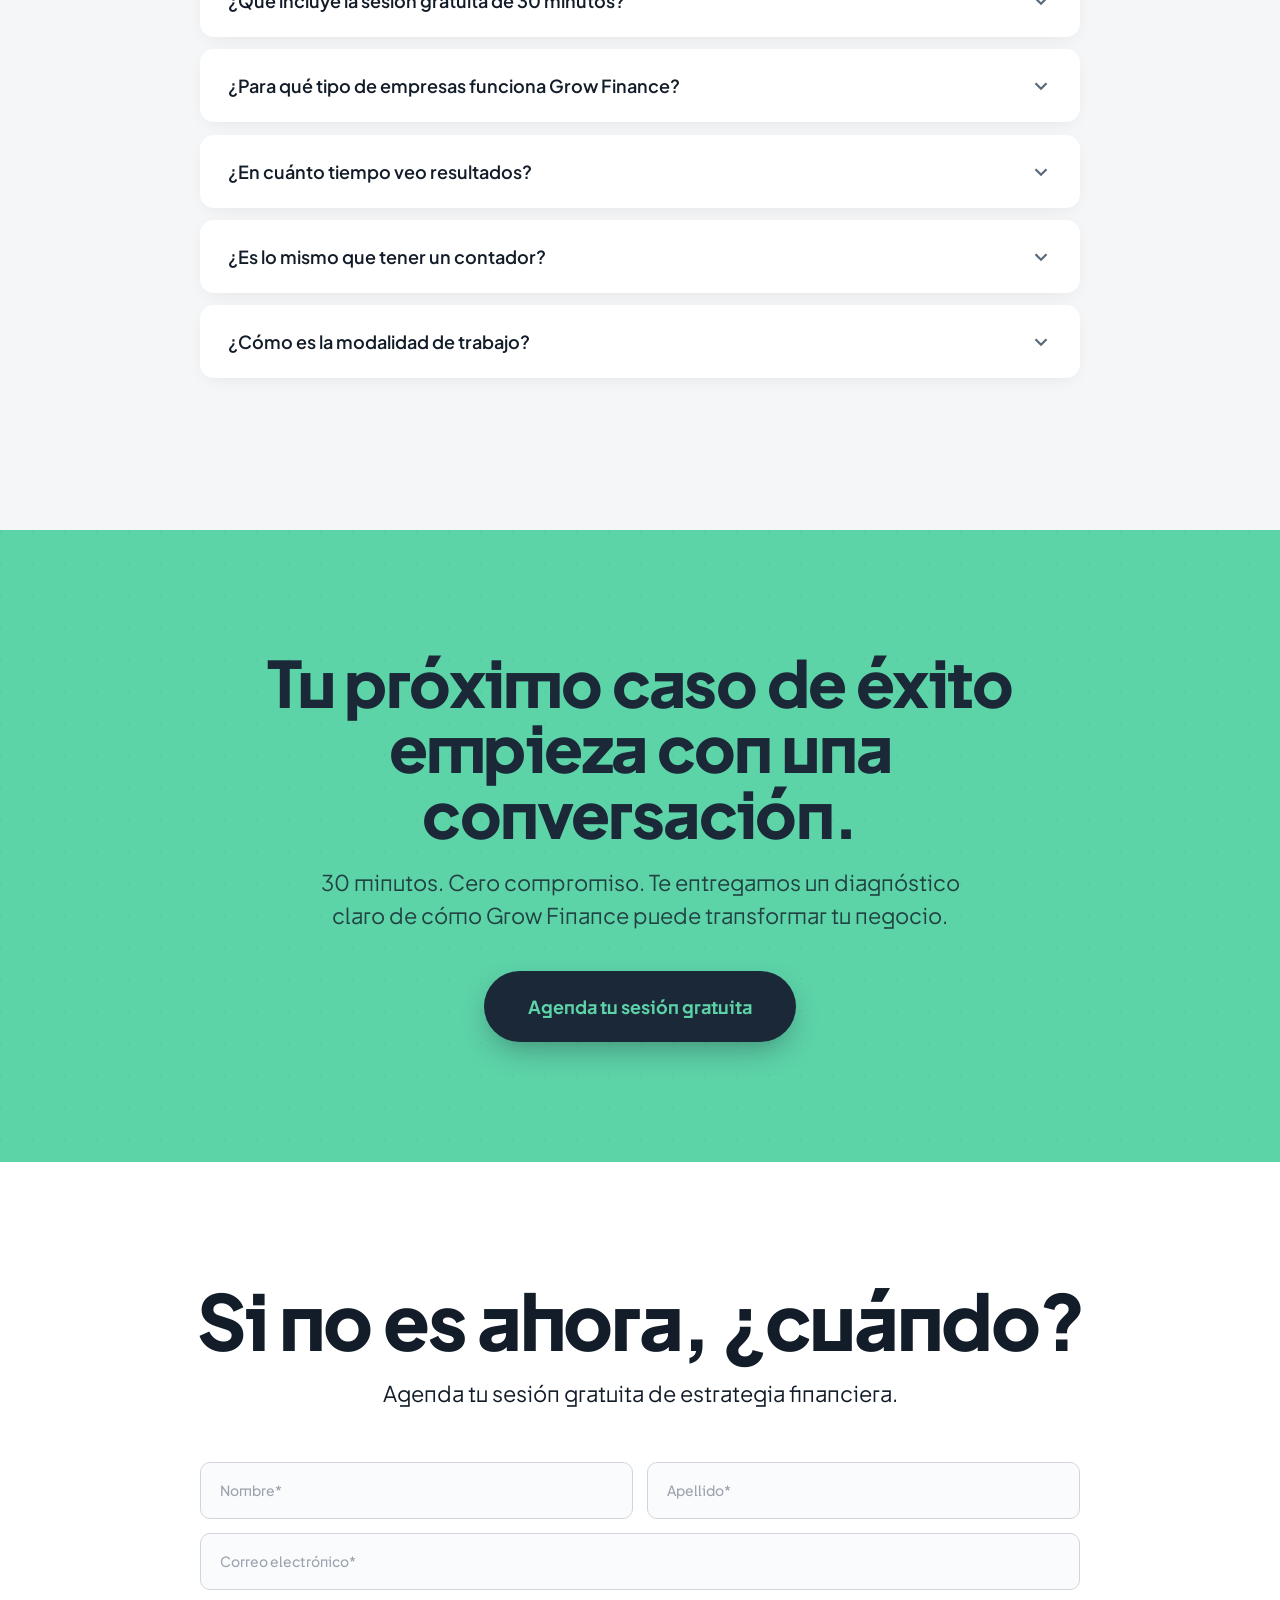
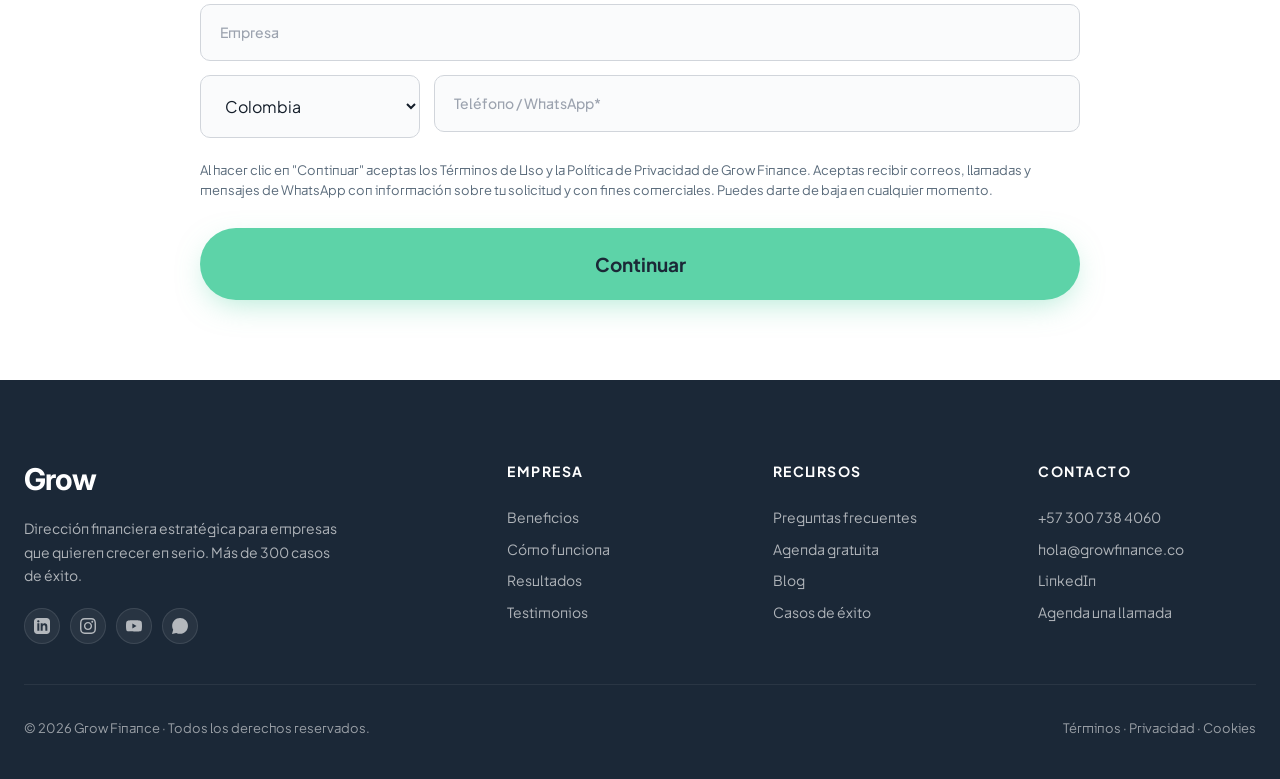
==== commit a033c404: "feat: replace generic features with 3 service lines and expand methodology to 6 phases" ====
--- a/index.html
+++ b/index.html
@@ -422,6 +422,88 @@
     font-size: 16px;
     line-height: 1.55;
     color: rgba(0,0,0,0.72);
+  }
+
+  /* ============ SERVICES (3 lines) ============ */
+  .services-grid {
+    display: grid;
+    grid-template-columns: repeat(3, 1fr);
+    gap: 24px;
+    margin-top: 56px;
+  }
+  .service-card {
+    background: var(--white);
+    border-radius: 18px;
+    padding: 36px 32px 32px;
+    display: flex;
+    flex-direction: column;
+    transition: transform .25s ease, box-shadow .25s ease;
+  }
+  .service-card:hover {
+    transform: translateY(-6px);
+    box-shadow: 0 18px 40px -10px rgba(11,29,41,0.18);
+  }
+  .service-icon-wrap {
+    width: 54px; height: 54px;
+    background: rgba(11,29,41,0.06);
+    border-radius: 14px;
+    display: flex; align-items: center; justify-content: center;
+    margin-bottom: 22px;
+    color: var(--ink);
+  }
+  .service-card h3 {
+    font-size: 22px;
+    font-weight: 700;
+    margin-bottom: 18px;
+    letter-spacing: -0.015em;
+    line-height: 1.2;
+    color: var(--ink);
+  }
+  .service-list { list-style: none; padding: 0; margin: 0; }
+  .service-list li {
+    font-size: 14.5px;
+    color: var(--muted);
+    padding: 11px 0;
+    border-bottom: 1px solid rgba(11,29,41,0.06);
+    display: flex;
+    align-items: flex-start;
+    gap: 12px;
+    line-height: 1.45;
+  }
+  .service-list li:last-child { border-bottom: none; padding-bottom: 0; }
+  .service-list li::before {
+    content: "";
+    width: 5px; height: 5px;
+    background: var(--green-deep);
+    border-radius: 50%;
+    margin-top: 8px;
+    flex-shrink: 0;
+  }
+
+  /* ============ METHODOLOGY tags per phase ============ */
+  .fase-tags {
+    display: flex;
+    flex-wrap: wrap;
+    gap: 6px;
+    margin-top: 16px;
+  }
+  .fase-tag {
+    background: var(--bg);
+    border: 1px solid var(--line);
+    border-radius: 8px;
+    padding: 6px 12px;
+    font-size: 12px;
+    color: var(--muted);
+    font-weight: 500;
+    line-height: 1.2;
+  }
+  .how-lead {
+    text-align: center;
+    font-size: 18px;
+    color: var(--muted);
+    max-width: 640px;
+    margin: -56px auto 64px;
+    line-height: 1.6;
   }
 
   /* ============ QUOTE ============ */
@@ -1326,6 +1408,7 @@
 
   /* ============ RESPONSIVE ============ */
   @media (max-width: 1024px) {
+    .services-grid { grid-template-columns: 1fr; max-width: 580px; margin-left: auto; margin-right: auto; }
     .showcase-grid { grid-template-columns: 1fr 1fr; }
     .case-grid { grid-template-columns: 1fr; gap: 48px; }
     .case-grid > div:last-child { aspect-ratio: 16/10 !important; max-height: 360px; }
@@ -1609,54 +1692,66 @@
   </div>
 </section>
 
-<!-- ============ FEATURES ============ -->
+<!-- ============ SERVICES (3 lines) ============ -->
 <section class="features-section">
   <div class="container">
-    <h2 class="reveal">Estás comprometido con el crecimiento de tu empresa.</h2>
-    <p class="lead reveal">Nosotros te ayudamos a llegar más rápido.</p>
-    <div class="features-grid">
-      <div class="feature reveal">
-        <div class="feature-icon">
-          <svg width="28" height="28" viewBox="0 0 24 24" fill="none" stroke="currentColor" stroke-width="2"><circle cx="12" cy="12" r="10"/><circle cx="12" cy="12" r="6"/><circle cx="12" cy="12" r="2" fill="currentColor"/></svg>
-        </div>
-        <h3>Define tu dirección</h3>
-        <p>Enfoca tu energía en los objetivos financieros que realmente transformarán tu empresa.</p>
-      </div>
-      <div class="feature reveal">
-        <div class="feature-icon">
-          <svg width="28" height="28" viewBox="0 0 24 24" fill="none" stroke="currentColor" stroke-width="2"><path d="M3 12c2-4 7-4 9 0s7 4 9 0"/><circle cx="12" cy="12" r="9"/></svg>
-        </div>
-        <h3>Rompe tus límites</h3>
-        <p>Identifica y reformula las creencias y prácticas financieras que han frenado el crecimiento de tu negocio.</p>
-      </div>
-      <div class="feature reveal">
-        <div class="feature-icon">
-          <svg width="28" height="28" viewBox="0 0 24 24" fill="none" stroke="currentColor" stroke-width="2"><polyline points="13 2 3 14 12 14 11 22 21 10 12 10"/></svg>
-        </div>
-        <h3>Activa el crecimiento</h3>
-        <p>Accede a herramientas, estrategias y al acompañamiento de un director financiero entrenado para transformar tus finanzas.</p>
-      </div>
-      <div class="feature reveal">
-        <div class="feature-icon">
-          <svg width="28" height="28" viewBox="0 0 24 24" fill="none" stroke="currentColor" stroke-width="2"><circle cx="11" cy="11" r="8"/><path d="M21 21l-4.3-4.3"/><polyline points="9 11 11 13 14 9"/></svg>
-        </div>
-        <h3>Cumple tus metas</h3>
-        <p>Reorganiza tu flujo de caja, redefine tus prioridades y obtén los resultados que has estado buscando.</p>
-      </div>
-      <div class="feature reveal">
-        <div class="feature-icon">
-          <svg width="28" height="28" viewBox="0 0 24 24" fill="none" stroke="currentColor" stroke-width="2"><path d="M12 2a9 9 0 1 0 9 9"/><path d="M12 6v6l4 2"/></svg>
-        </div>
-        <h3>Comprométete con la excelencia</h3>
-        <p>Recibe la guía que necesitas para construir una empresa rentable y un patrimonio sólido en el tiempo.</p>
-      </div>
-      <div class="feature reveal">
-        <div class="feature-icon">
-          <svg width="28" height="28" viewBox="0 0 24 24" fill="none" stroke="currentColor" stroke-width="2"><polyline points="23 6 13.5 15.5 8.5 10.5 1 18"/><polyline points="17 6 23 6 23 12"/></svg>
-        </div>
-        <h3>Crea cambios duraderos</h3>
-        <p>Construye el momentum financiero que mantendrá a tu empresa fuerte cuando el mercado se ponga difícil.</p>
-      </div>
+    <h2 class="reveal">Cómo te ayudamos a crecer.</h2>
+    <p class="lead reveal">Tres líneas de servicio que ordenan, controlan y dirigen tu gestión financiera.</p>
+    <div class="services-grid">
+      <article class="service-card reveal">
+        <div class="service-icon-wrap">
+          <svg width="26" height="26" viewBox="0 0 24 24" fill="none" stroke="currentColor" stroke-width="2" stroke-linecap="round" stroke-linejoin="round">
+            <path d="M3 3v18h18"/>
+            <rect x="7" y="13" width="3" height="5" rx="0.5"/>
+            <rect x="12" y="9" width="3" height="9" rx="0.5"/>
+            <rect x="17" y="5" width="3" height="13" rx="0.5"/>
+          </svg>
+        </div>
+        <h3>Consultoría financiera</h3>
+        <ul class="service-list">
+          <li>Diagnóstico financiero</li>
+          <li>Construcción y seguimiento de flujo de caja</li>
+          <li>Modelos financieros</li>
+          <li>Análisis de costos y márgenes</li>
+          <li>Planeación financiera</li>
+          <li>Evaluación de liquidez y capital de trabajo</li>
+        </ul>
+      </article>
+      <article class="service-card reveal">
+        <div class="service-icon-wrap">
+          <svg width="26" height="26" viewBox="0 0 24 24" fill="none" stroke="currentColor" stroke-width="2" stroke-linecap="round" stroke-linejoin="round">
+            <rect x="3" y="3" width="7" height="9" rx="1.5"/>
+            <rect x="14" y="3" width="7" height="5" rx="1.5"/>
+            <rect x="14" y="12" width="7" height="9" rx="1.5"/>
+            <rect x="3" y="16" width="7" height="5" rx="1.5"/>
+          </svg>
+        </div>
+        <h3>Estructuración y control</h3>
+        <ul class="service-list">
+          <li>Centros de costos</li>
+          <li>Tableros de control financiero</li>
+          <li>Indicadores de gestión</li>
+          <li>Estructuras de seguimiento</li>
+          <li>Organización de bases de información</li>
+          <li>Reportes periódicos</li>
+        </ul>
+      </article>
+      <article class="service-card reveal">
+        <div class="service-icon-wrap">
+          <svg width="26" height="26" viewBox="0 0 24 24" fill="none" stroke="currentColor" stroke-width="2" stroke-linecap="round" stroke-linejoin="round">
+            <circle cx="12" cy="12" r="10"/>
+            <polygon points="16.24 7.76 14.12 14.12 7.76 16.24 9.88 9.88 16.24 7.76"/>
+          </svg>
+        </div>
+        <h3>Acompañamiento estratégico</h3>
+        <ul class="service-list">
+          <li>Reuniones de seguimiento</li>
+          <li>Revisión de resultados</li>
+          <li>Priorización de decisiones</li>
+          <li>Recomendaciones estratégicas</li>
+          <li>Ajuste de herramientas y modelos</li>
+        </ul>
+      </article>
     </div>
   </div>
 </section>
@@ -1669,29 +1764,89 @@
   </div>
 </section>
 
-<!-- ============ HOW IT WORKS ============ -->
+<!-- ============ METHODOLOGY (6 phases) ============ -->
 <section class="how-section" id="proceso">
   <div class="container">
     <h2 class="reveal">Cómo funciona</h2>
+    <p class="how-lead reveal">Una metodología estructurada en 6 fases que garantiza resultados consistentes en cada acompañamiento.</p>
     <div class="step reveal">
-      <div class="step-num">Paso 1</div>
+      <div class="step-num">Fase 1</div>
       <div class="step-content">
-        <h3>Sesión personalizada</h3>
-        <p>En una sesión de 30 minutos hacemos un diagnóstico profundo: cuáles son tus metas financieras, los desafíos actuales de tu empresa y las oportunidades reales que estás dejando sobre la mesa.</p>
+        <h3>Activación e inicio del servicio</h3>
+        <p>Arrancamos con una reunión de inicio para alinear expectativas, definir el alcance del trabajo y dejar las herramientas listas para operar desde el día uno.</p>
+        <div class="fase-tags">
+          <span class="fase-tag">Reunión de inicio</span>
+          <span class="fase-tag">Definición del alcance</span>
+          <span class="fase-tag">Alineación de expectativas</span>
+          <span class="fase-tag">Parametrización de herramientas</span>
+        </div>
       </div>
     </div>
     <div class="step reveal">
-      <div class="step-num">Paso 2</div>
+      <div class="step-num">Fase 2</div>
       <div class="step-content">
-        <h3>Diseñamos tu estrategia</h3>
-        <p>Te conectamos con un director financiero estratégico que entiende tu industria. Juntos identificamos la causa raíz de lo que está frenando el crecimiento de tu empresa y trazamos el plan.</p>
+        <h3>Levantamiento de información</h3>
+        <p>Recolectamos y validamos toda la información financiera relevante. Estructuramos las bases de trabajo y verificamos la consistencia de los datos antes de analizar.</p>
+        <div class="fase-tags">
+          <span class="fase-tag">Recolección financiera</span>
+          <span class="fase-tag">Validación de soportes</span>
+          <span class="fase-tag">Bases de trabajo</span>
+          <span class="fase-tag">Consistencia de datos</span>
+        </div>
       </div>
     </div>
     <div class="step reveal">
-      <div class="step-num">Paso 3</div>
+      <div class="step-num">Fase 3</div>
       <div class="step-content">
-        <h3>Dirección financiera</h3>
-        <p>Inicias con el programa de dirección financiera de Grow Finance y cierras la brecha entre dónde estás y dónde quieres estar, con sistemas garantizados y acompañamiento integral.</p>
+        <h3>Diagnóstico y análisis</h3>
+        <p>Analizamos a fondo el flujo de caja, la estructura de costos, la rentabilidad y la liquidez. Identificamos los hallazgos clave que van a guiar las decisiones.</p>
+        <div class="fase-tags">
+          <span class="fase-tag">Flujo de caja</span>
+          <span class="fase-tag">Estructura de costos</span>
+          <span class="fase-tag">Rentabilidad</span>
+          <span class="fase-tag">Liquidez</span>
+          <span class="fase-tag">Hallazgos clave</span>
+        </div>
+      </div>
+    </div>
+    <div class="step reveal">
+      <div class="step-num">Fase 4</div>
+      <div class="step-content">
+        <h3>Diseño de herramientas y soluciones</h3>
+        <p>Construimos los modelos financieros, tableros de seguimiento, centros de costos, estructuras de reportes e indicadores que tu empresa necesita para operar con criterio.</p>
+        <div class="fase-tags">
+          <span class="fase-tag">Modelos financieros</span>
+          <span class="fase-tag">Tableros de seguimiento</span>
+          <span class="fase-tag">Centros de costos</span>
+          <span class="fase-tag">Reportes</span>
+          <span class="fase-tag">Indicadores clave</span>
+        </div>
+      </div>
+    </div>
+    <div class="step reveal">
+      <div class="step-num">Fase 5</div>
+      <div class="step-content">
+        <h3>Implementación y acompañamiento</h3>
+        <p>Reuniones periódicas para revisar avances, ajustar sobre la marcha y acompañarte en las decisiones financieras del día a día. No te dejamos solo con el plan.</p>
+        <div class="fase-tags">
+          <span class="fase-tag">Reuniones periódicas</span>
+          <span class="fase-tag">Ajustes sobre la marcha</span>
+          <span class="fase-tag">Revisión de avances</span>
+          <span class="fase-tag">Apoyo en decisiones</span>
+        </div>
+      </div>
+    </div>
+    <div class="step reveal">
+      <div class="step-num">Fase 6</div>
+      <div class="step-content">
+        <h3>Seguimiento y mejora continua</h3>
+        <p>Hacemos seguimiento a los indicadores y al desempeño, formulamos recomendaciones de mejora y ajustamos la estrategia para que el progreso sea sostenido.</p>
+        <div class="fase-tags">
+          <span class="fase-tag">Seguimiento a indicadores</span>
+          <span class="fase-tag">Revisión de desempeño</span>
+          <span class="fase-tag">Recomendaciones</span>
+          <span class="fase-tag">Ajustes estratégicos</span>
+        </div>
       </div>
     </div>
   </div>
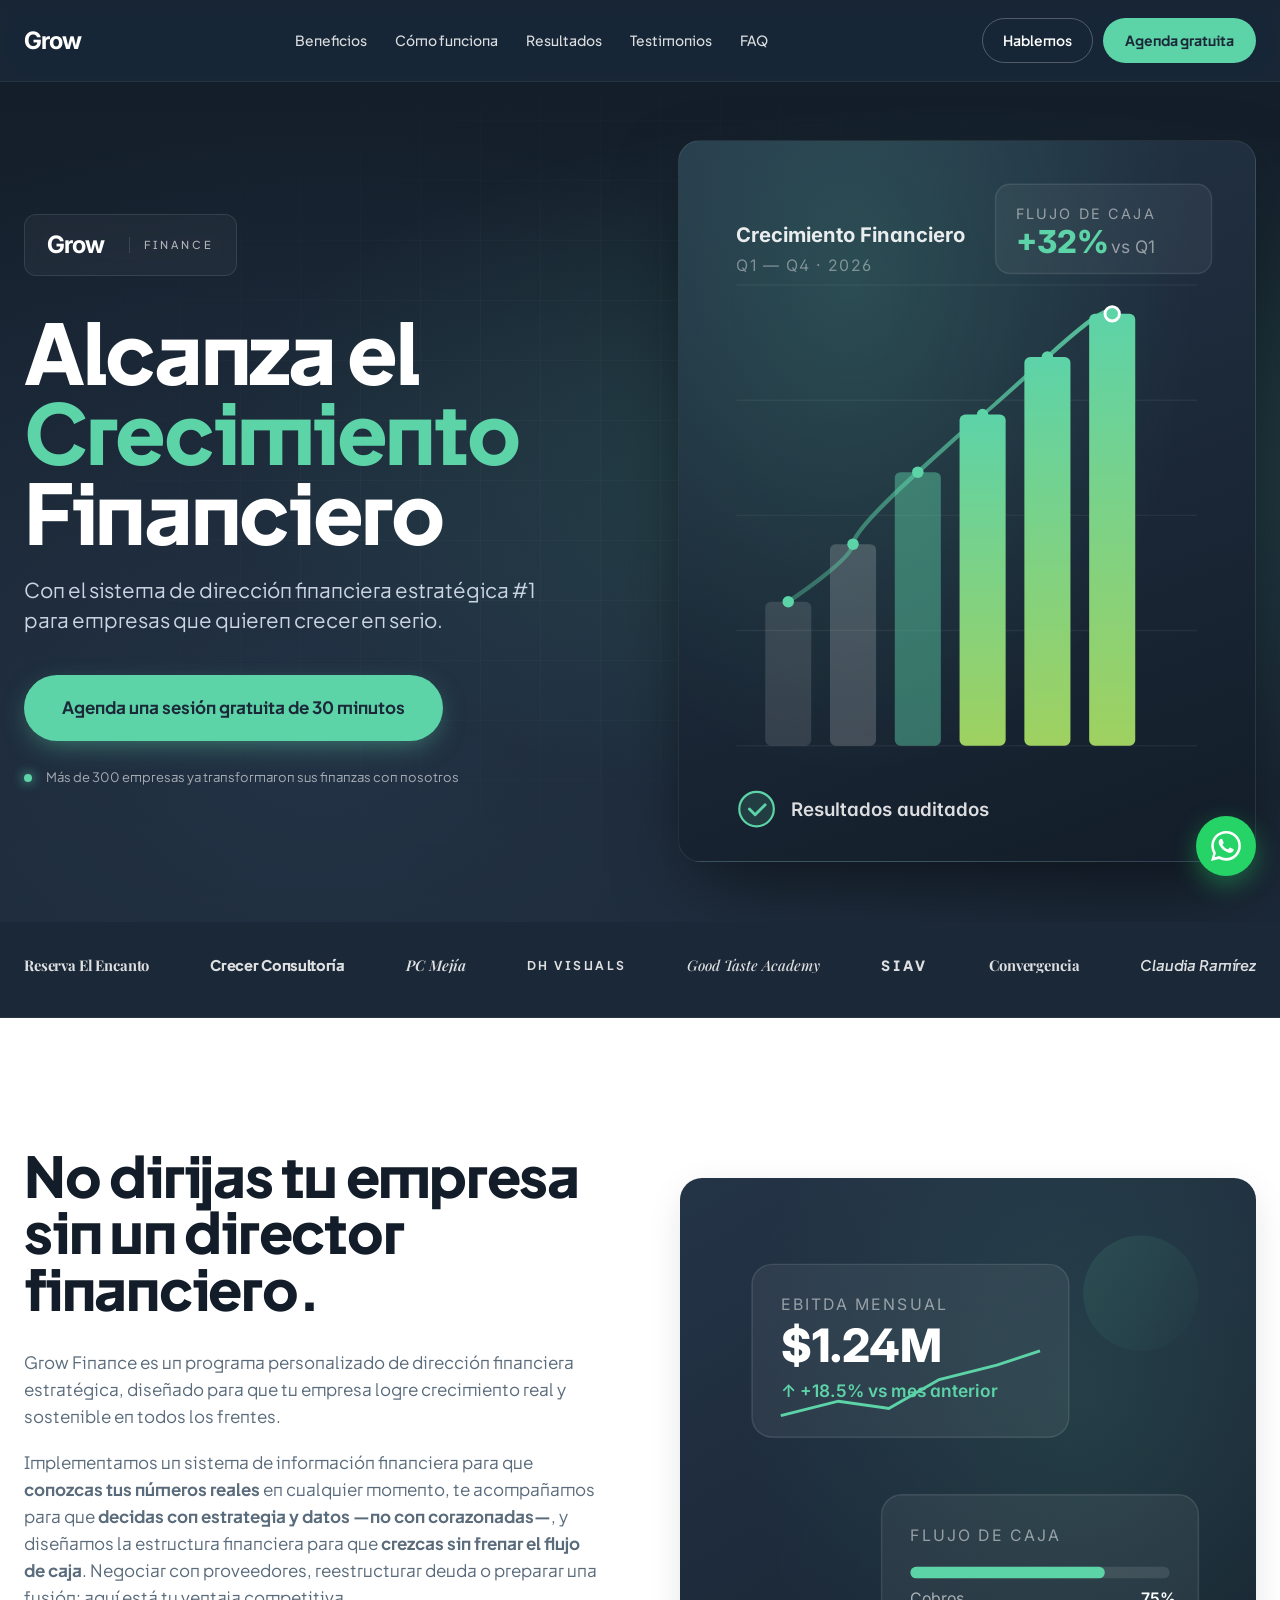
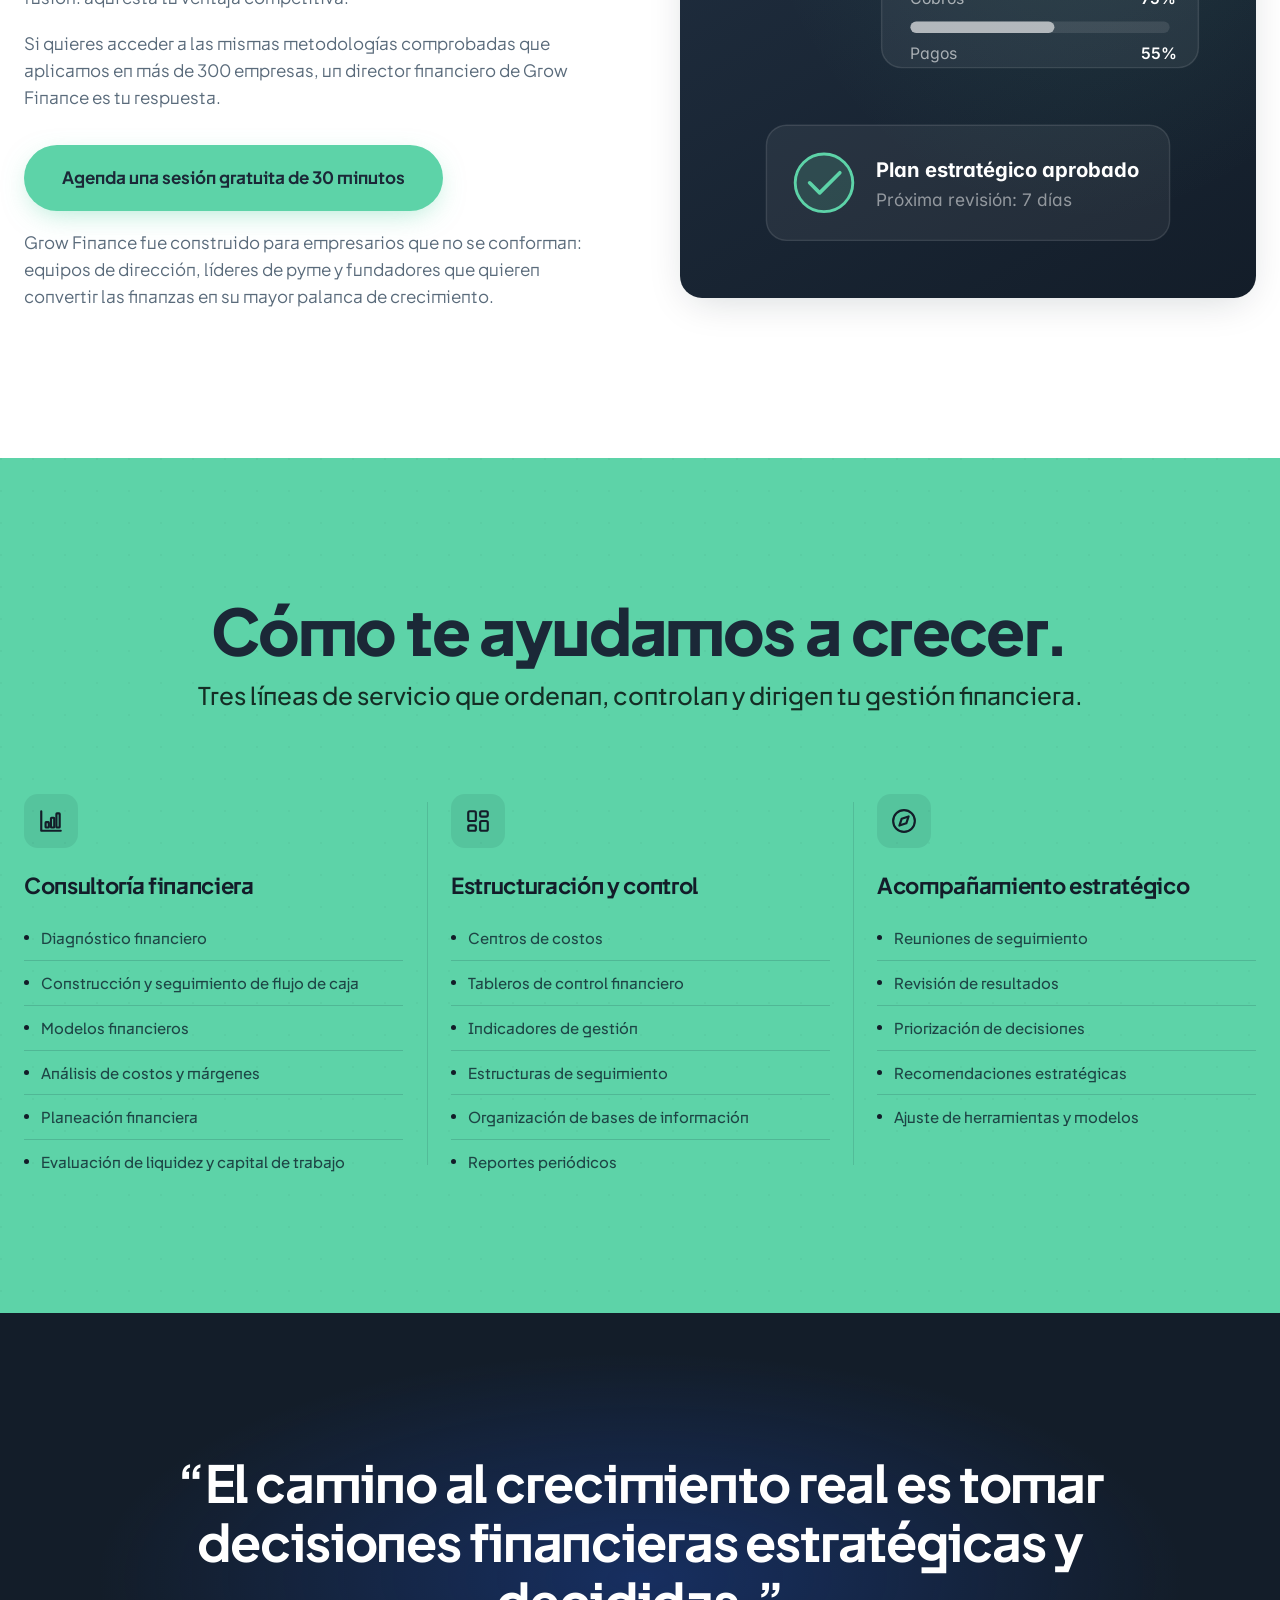
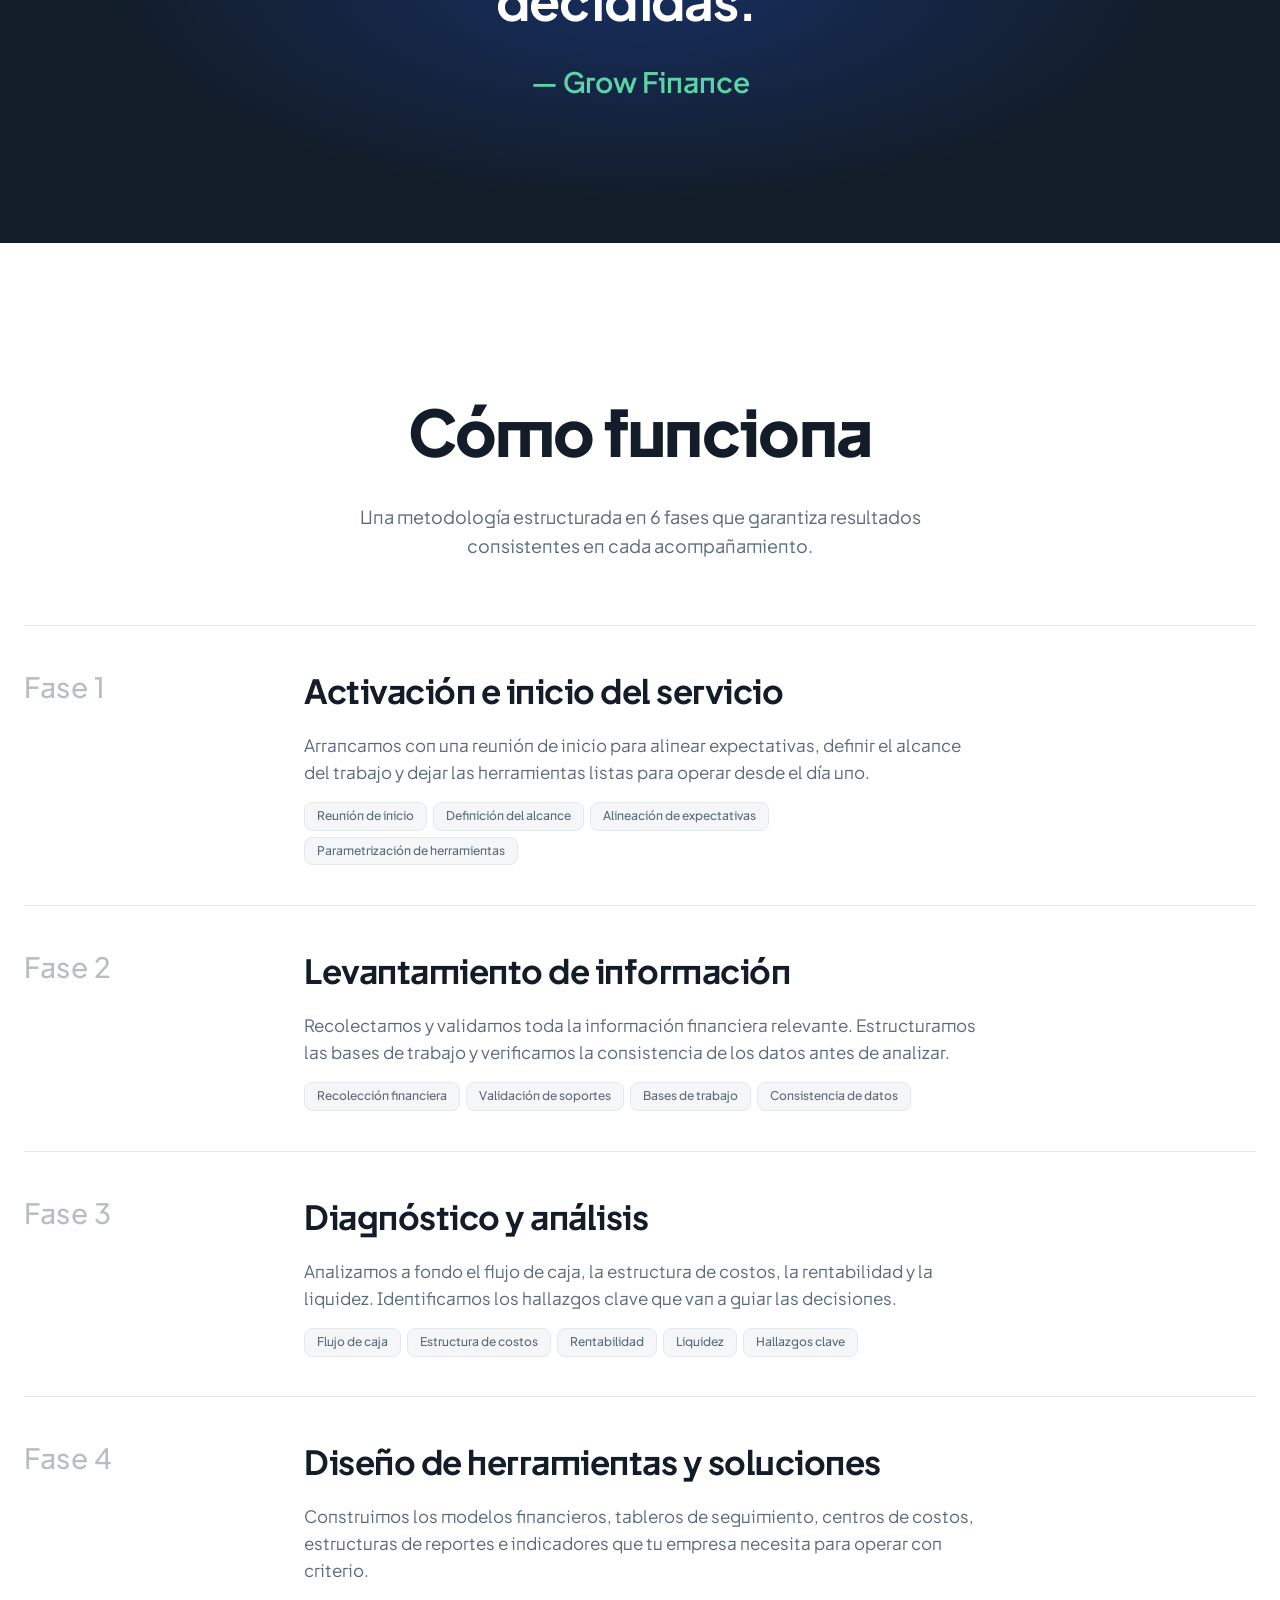
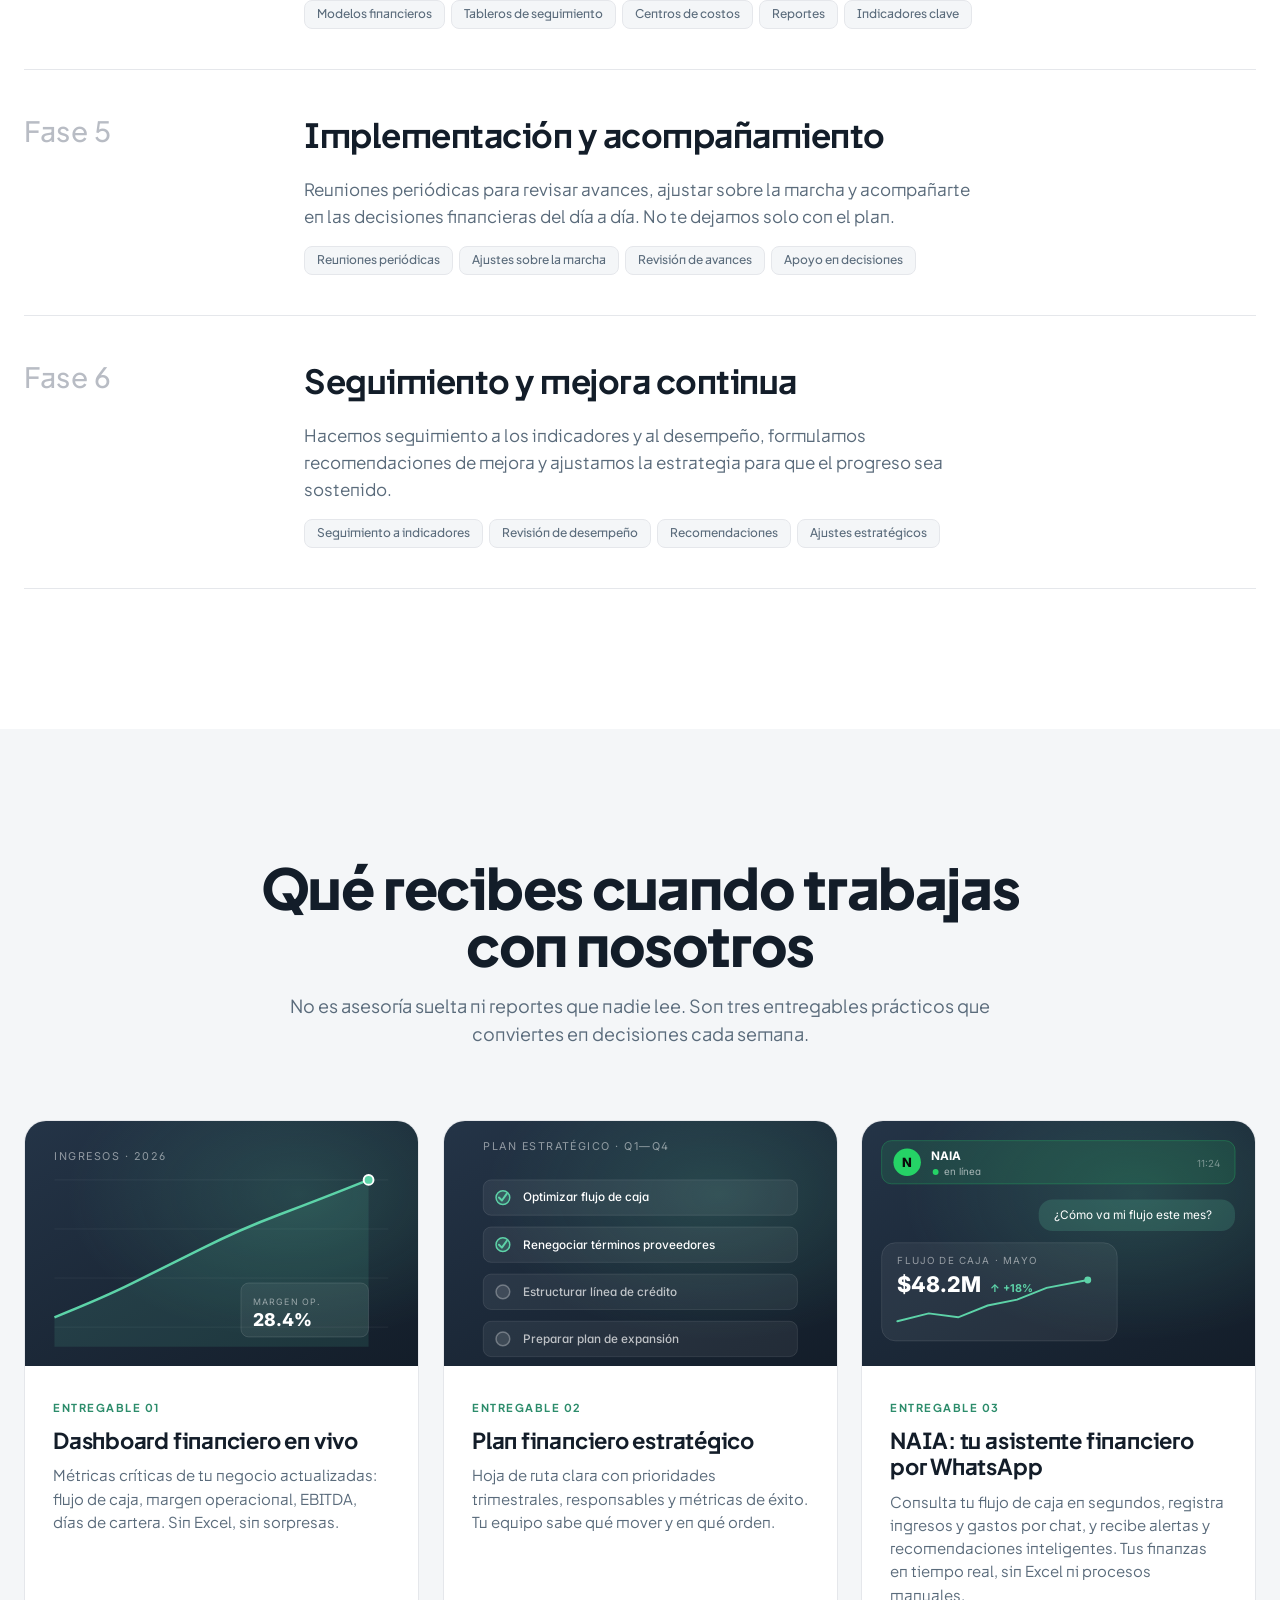
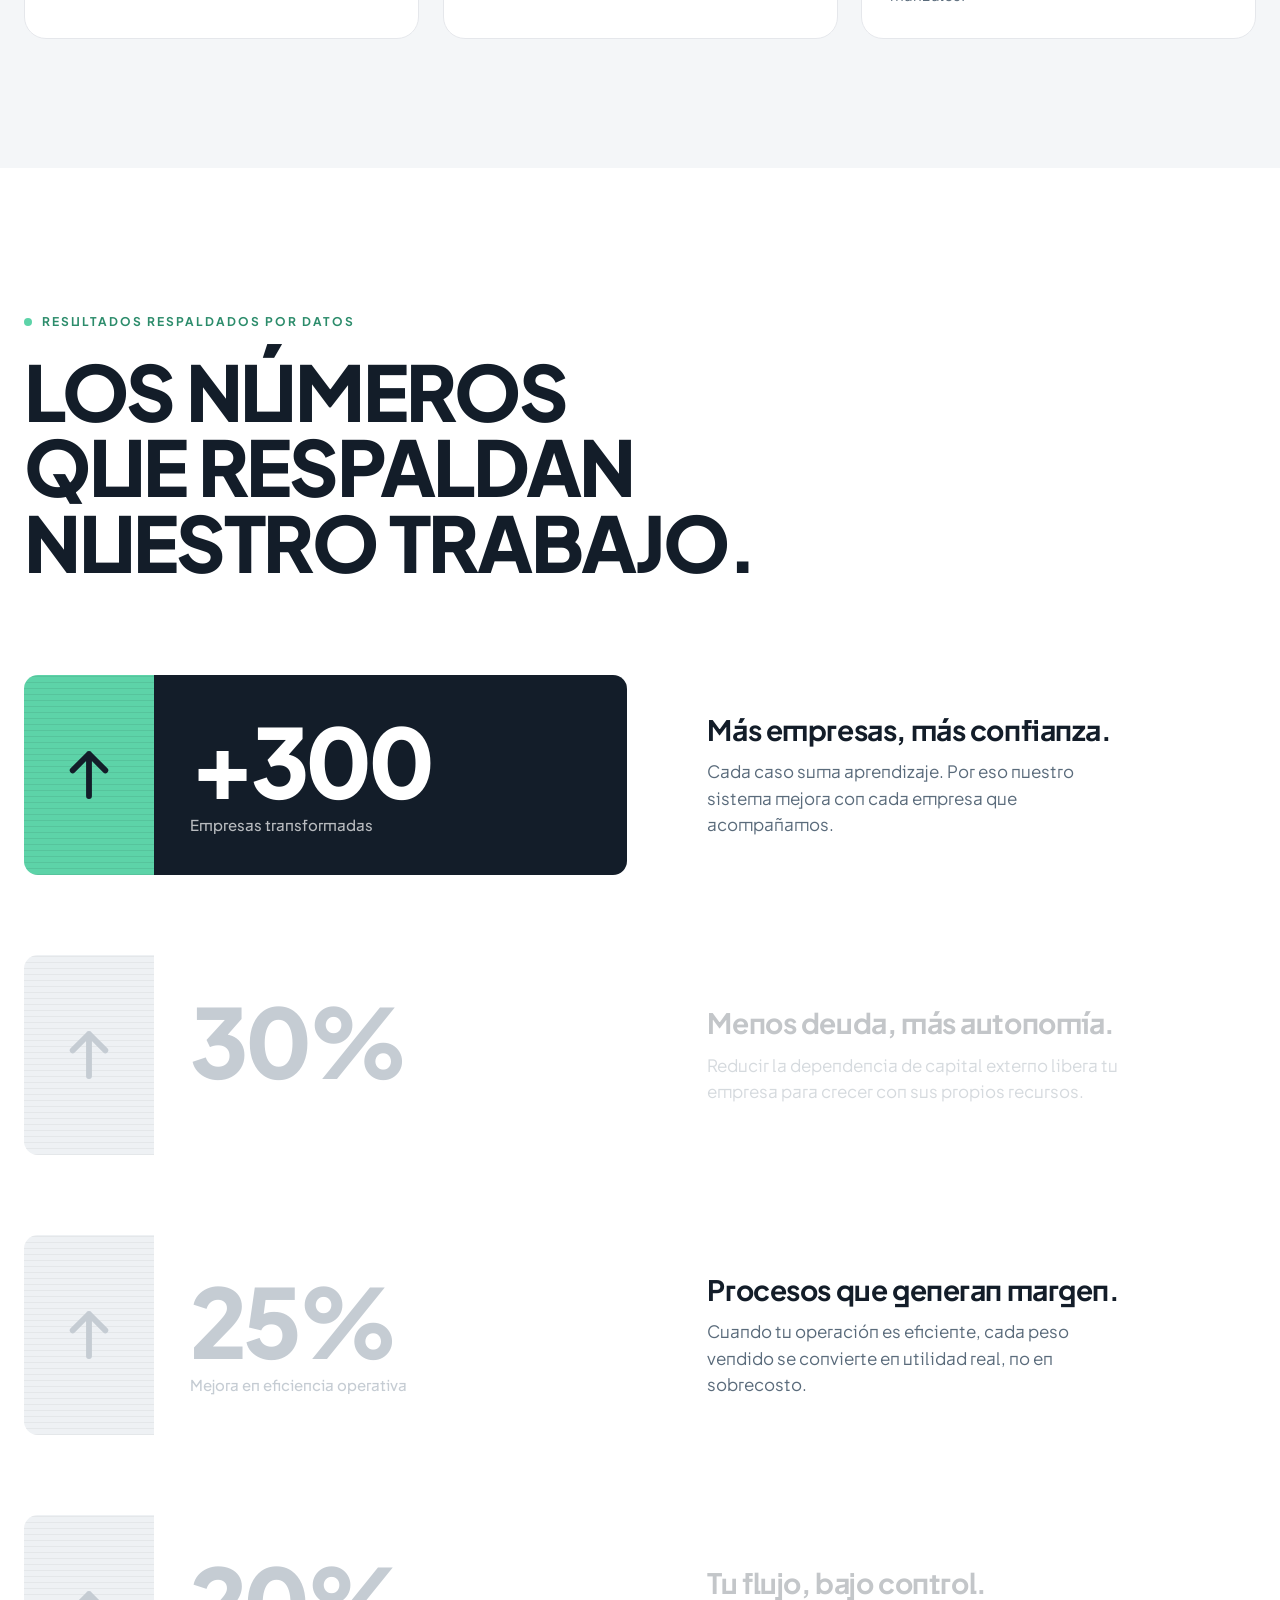
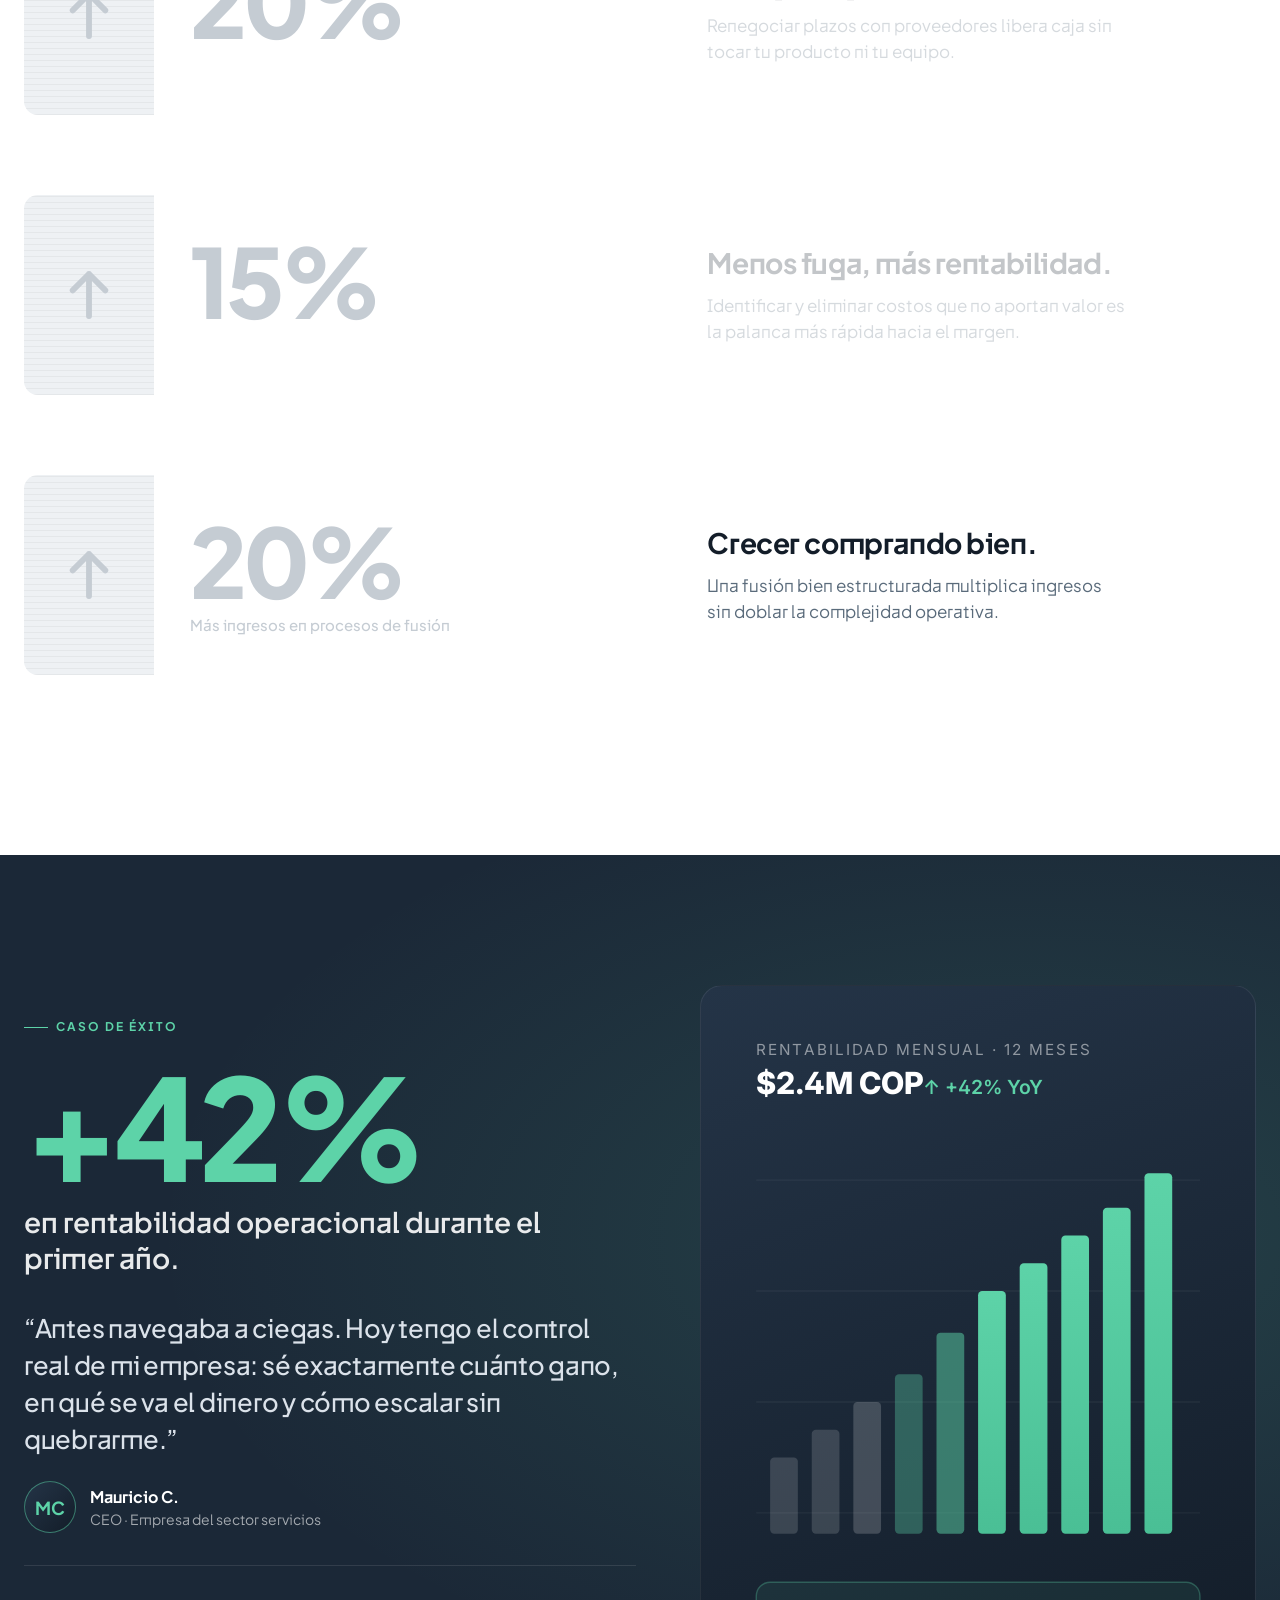
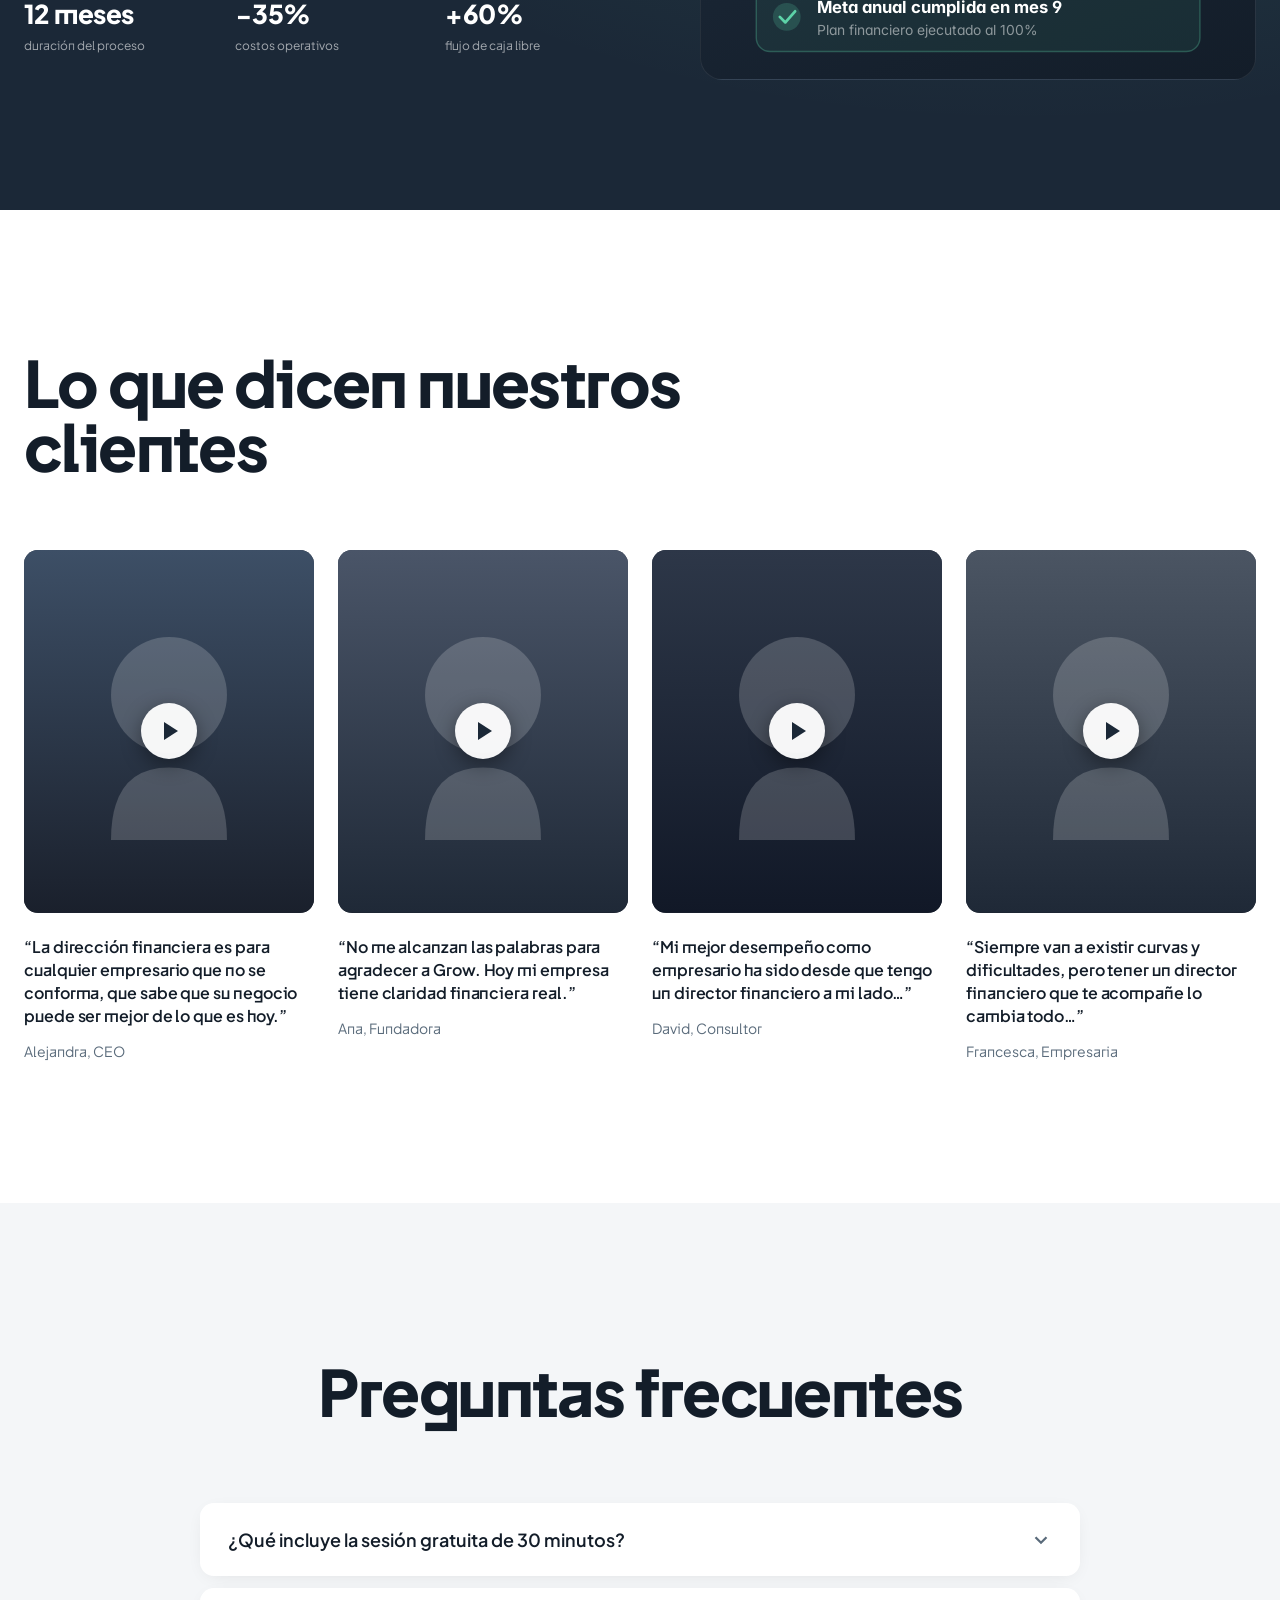
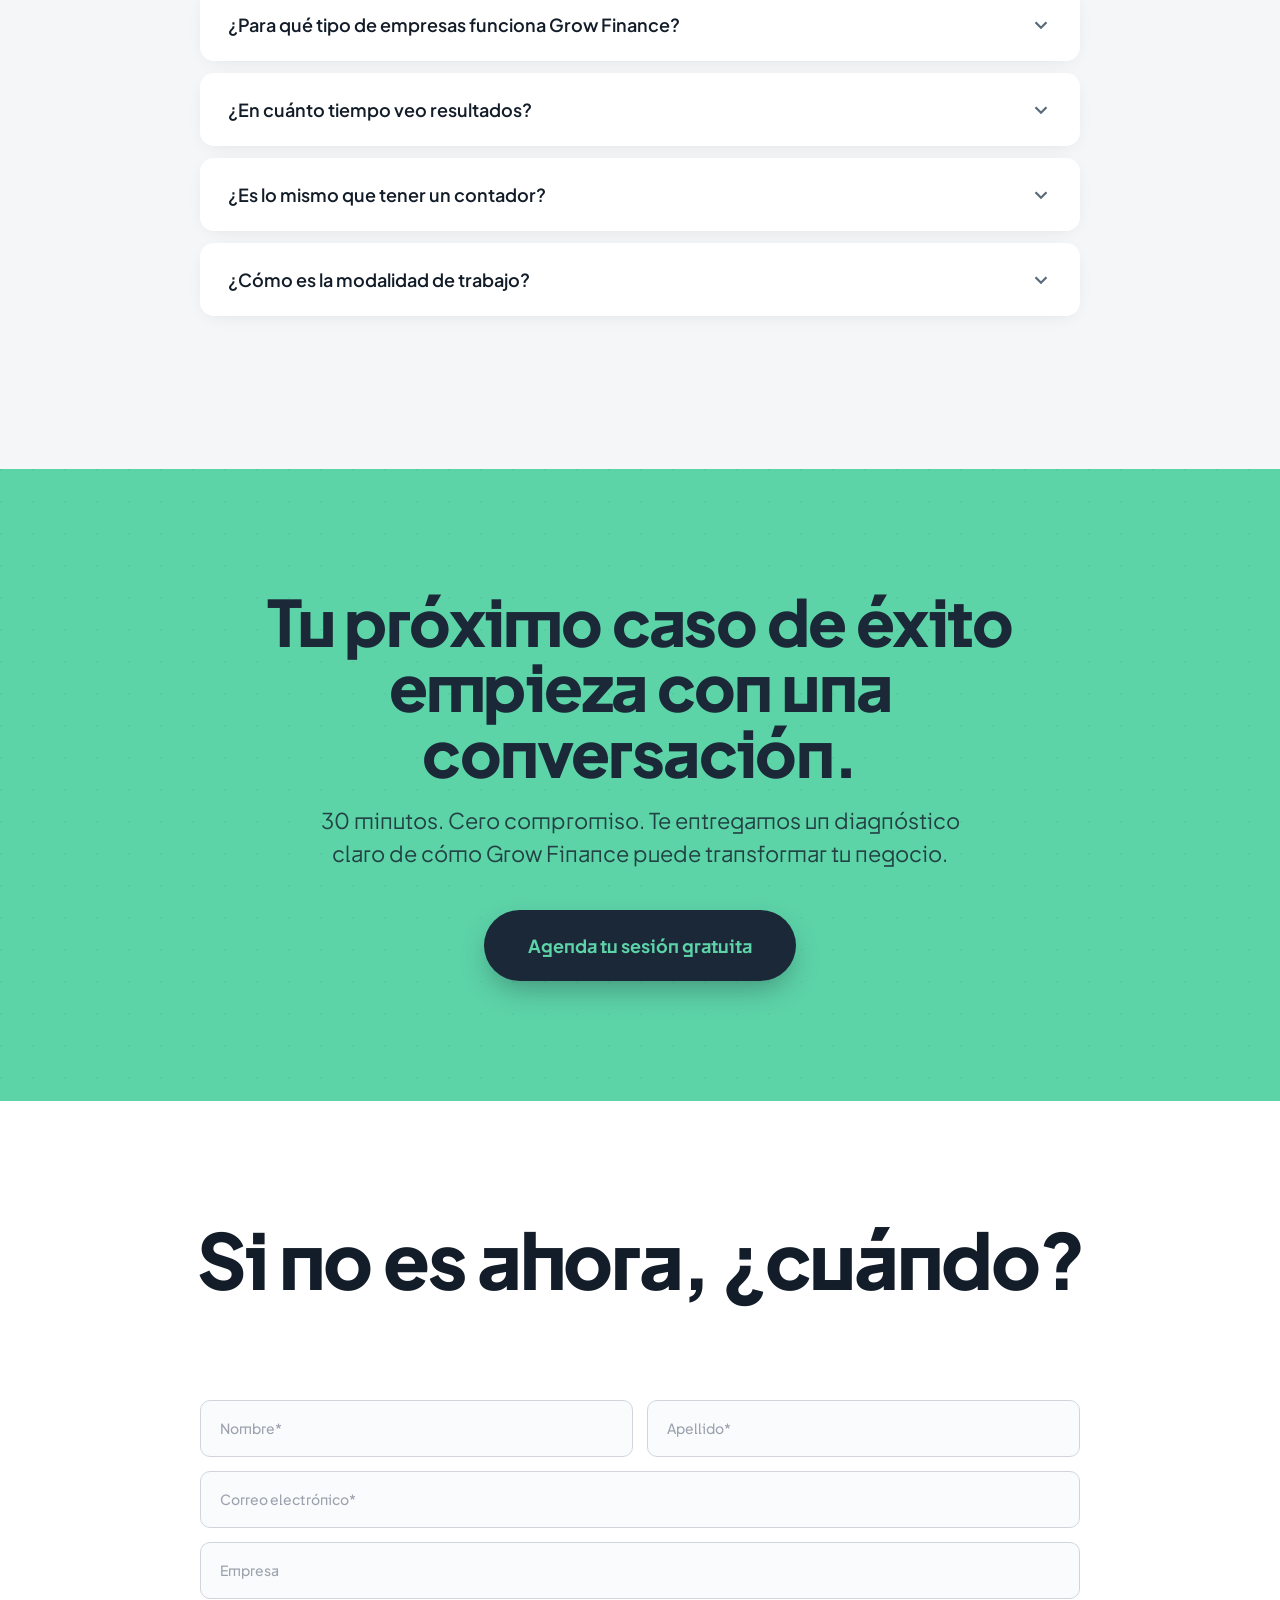
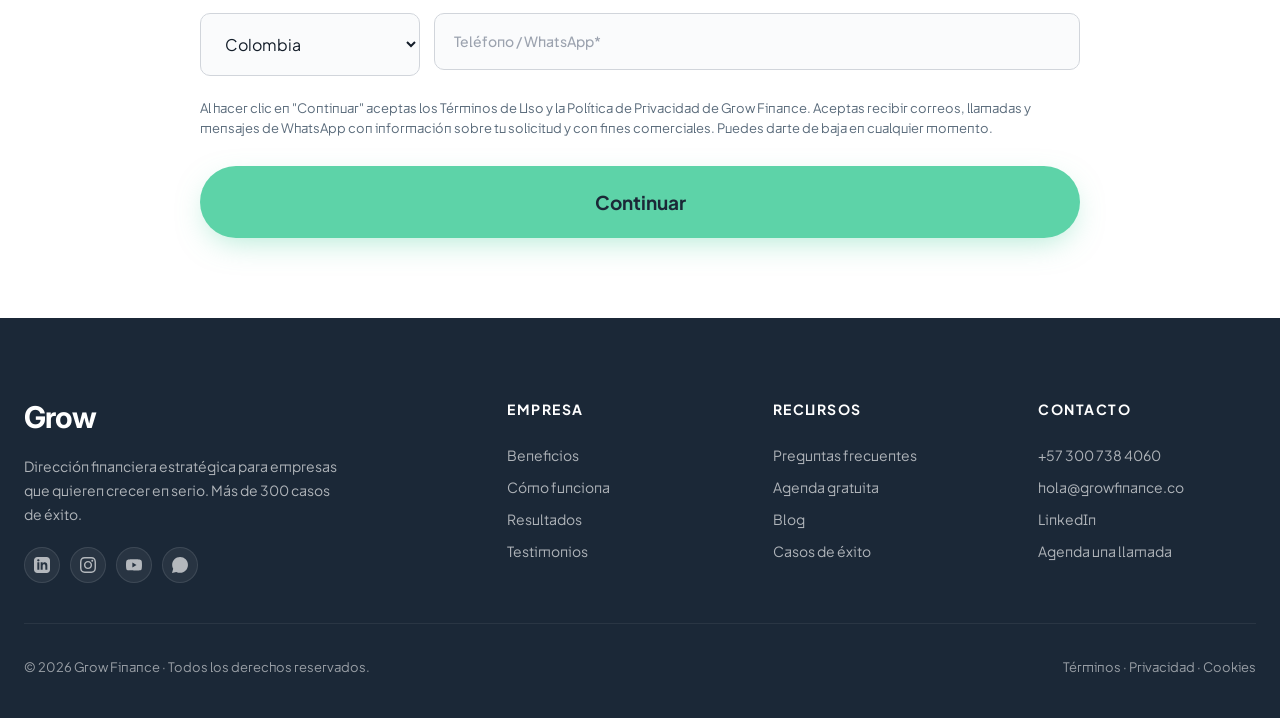
==== commit 9ad49677: "style: flatten service cards to feel unified with teal section" ====
--- a/index.html
+++ b/index.html
@@ -424,33 +424,37 @@
     color: rgba(0,0,0,0.72);
   }
 
-  /* ============ SERVICES (3 lines) ============ */
+  /* ============ SERVICES (3 lines) — flat on teal ============ */
   .services-grid {
     display: grid;
     grid-template-columns: repeat(3, 1fr);
-    gap: 24px;
-    margin-top: 56px;
+    gap: 32px 48px;
+    margin-top: 64px;
   }
   .service-card {
-    background: var(--white);
-    border-radius: 18px;
-    padding: 36px 32px 32px;
+    background: transparent;
+    padding: 0;
     display: flex;
     flex-direction: column;
-    transition: transform .25s ease, box-shadow .25s ease;
-  }
-  .service-card:hover {
-    transform: translateY(-6px);
-    box-shadow: 0 18px 40px -10px rgba(11,29,41,0.18);
+    position: relative;
+  }
+  .service-card + .service-card::before {
+    content: "";
+    position: absolute;
+    left: -24px; top: 8px; bottom: 8px;
+    width: 1px;
+    background: rgba(11,29,41,0.12);
   }
   .service-icon-wrap {
     width: 54px; height: 54px;
-    background: rgba(11,29,41,0.06);
+    background: rgba(11,29,41,0.08);
     border-radius: 14px;
     display: flex; align-items: center; justify-content: center;
-    margin-bottom: 22px;
+    margin-bottom: 24px;
     color: var(--ink);
-  }
+    transition: background .2s;
+  }
+  .service-card:hover .service-icon-wrap { background: rgba(11,29,41,0.14); }
   .service-card h3 {
     font-size: 22px;
     font-weight: 700;
@@ -461,20 +465,21 @@
   }
   .service-list { list-style: none; padding: 0; margin: 0; }
   .service-list li {
-    font-size: 14.5px;
-    color: var(--muted);
+    font-size: 15px;
+    color: rgba(11,29,41,0.78);
     padding: 11px 0;
-    border-bottom: 1px solid rgba(11,29,41,0.06);
+    border-bottom: 1px solid rgba(11,29,41,0.15);
     display: flex;
     align-items: flex-start;
     gap: 12px;
     line-height: 1.45;
+    font-weight: 500;
   }
   .service-list li:last-child { border-bottom: none; padding-bottom: 0; }
   .service-list li::before {
     content: "";
     width: 5px; height: 5px;
-    background: var(--green-deep);
+    background: var(--ink);
     border-radius: 50%;
     margin-top: 8px;
     flex-shrink: 0;
@@ -1408,7 +1413,9 @@
 
   /* ============ RESPONSIVE ============ */
   @media (max-width: 1024px) {
-    .services-grid { grid-template-columns: 1fr; max-width: 580px; margin-left: auto; margin-right: auto; }
+    .services-grid { grid-template-columns: 1fr; gap: 48px; max-width: 580px; margin-left: auto; margin-right: auto; }
+    .service-card + .service-card::before { display: none; }
+    .service-card + .service-card { padding-top: 36px; border-top: 1px solid rgba(11,29,41,0.15); }
     .showcase-grid { grid-template-columns: 1fr 1fr; }
     .case-grid { grid-template-columns: 1fr; gap: 48px; }
     .case-grid > div:last-child { aspect-ratio: 16/10 !important; max-height: 360px; }
